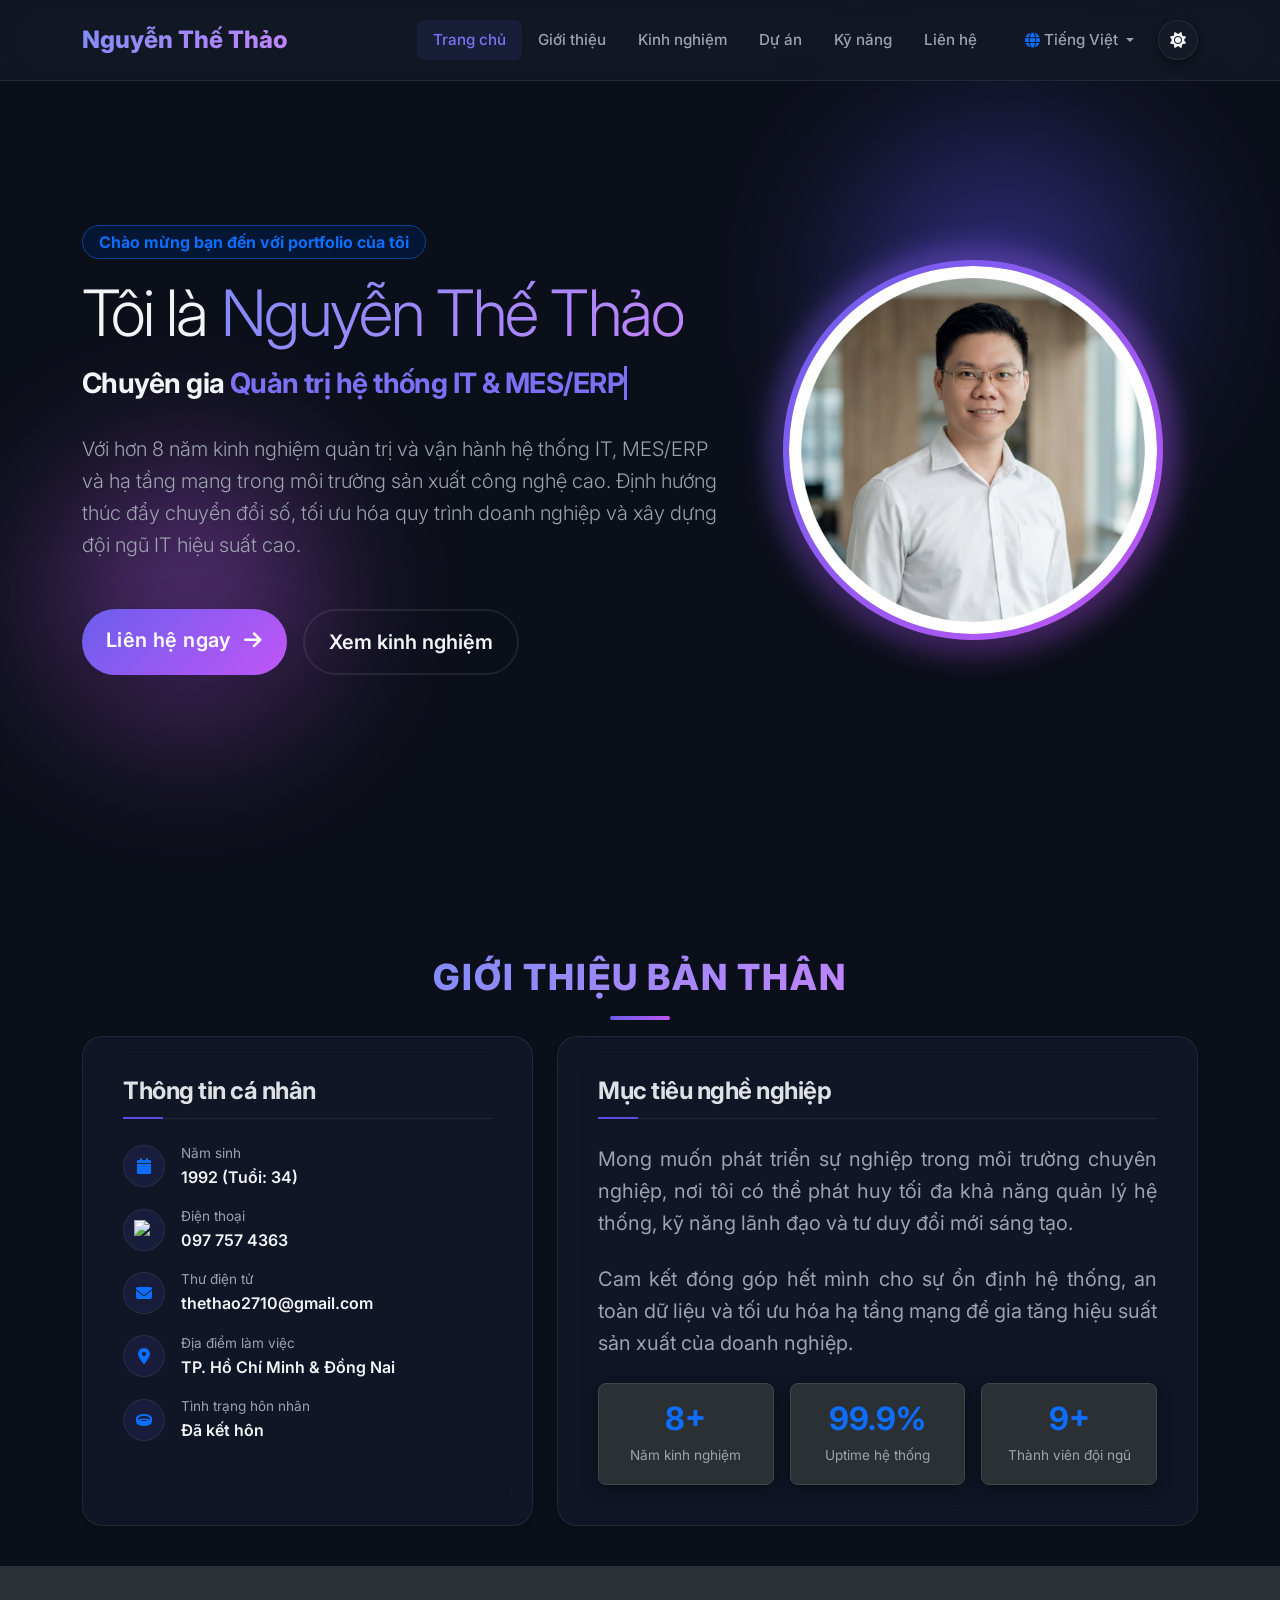
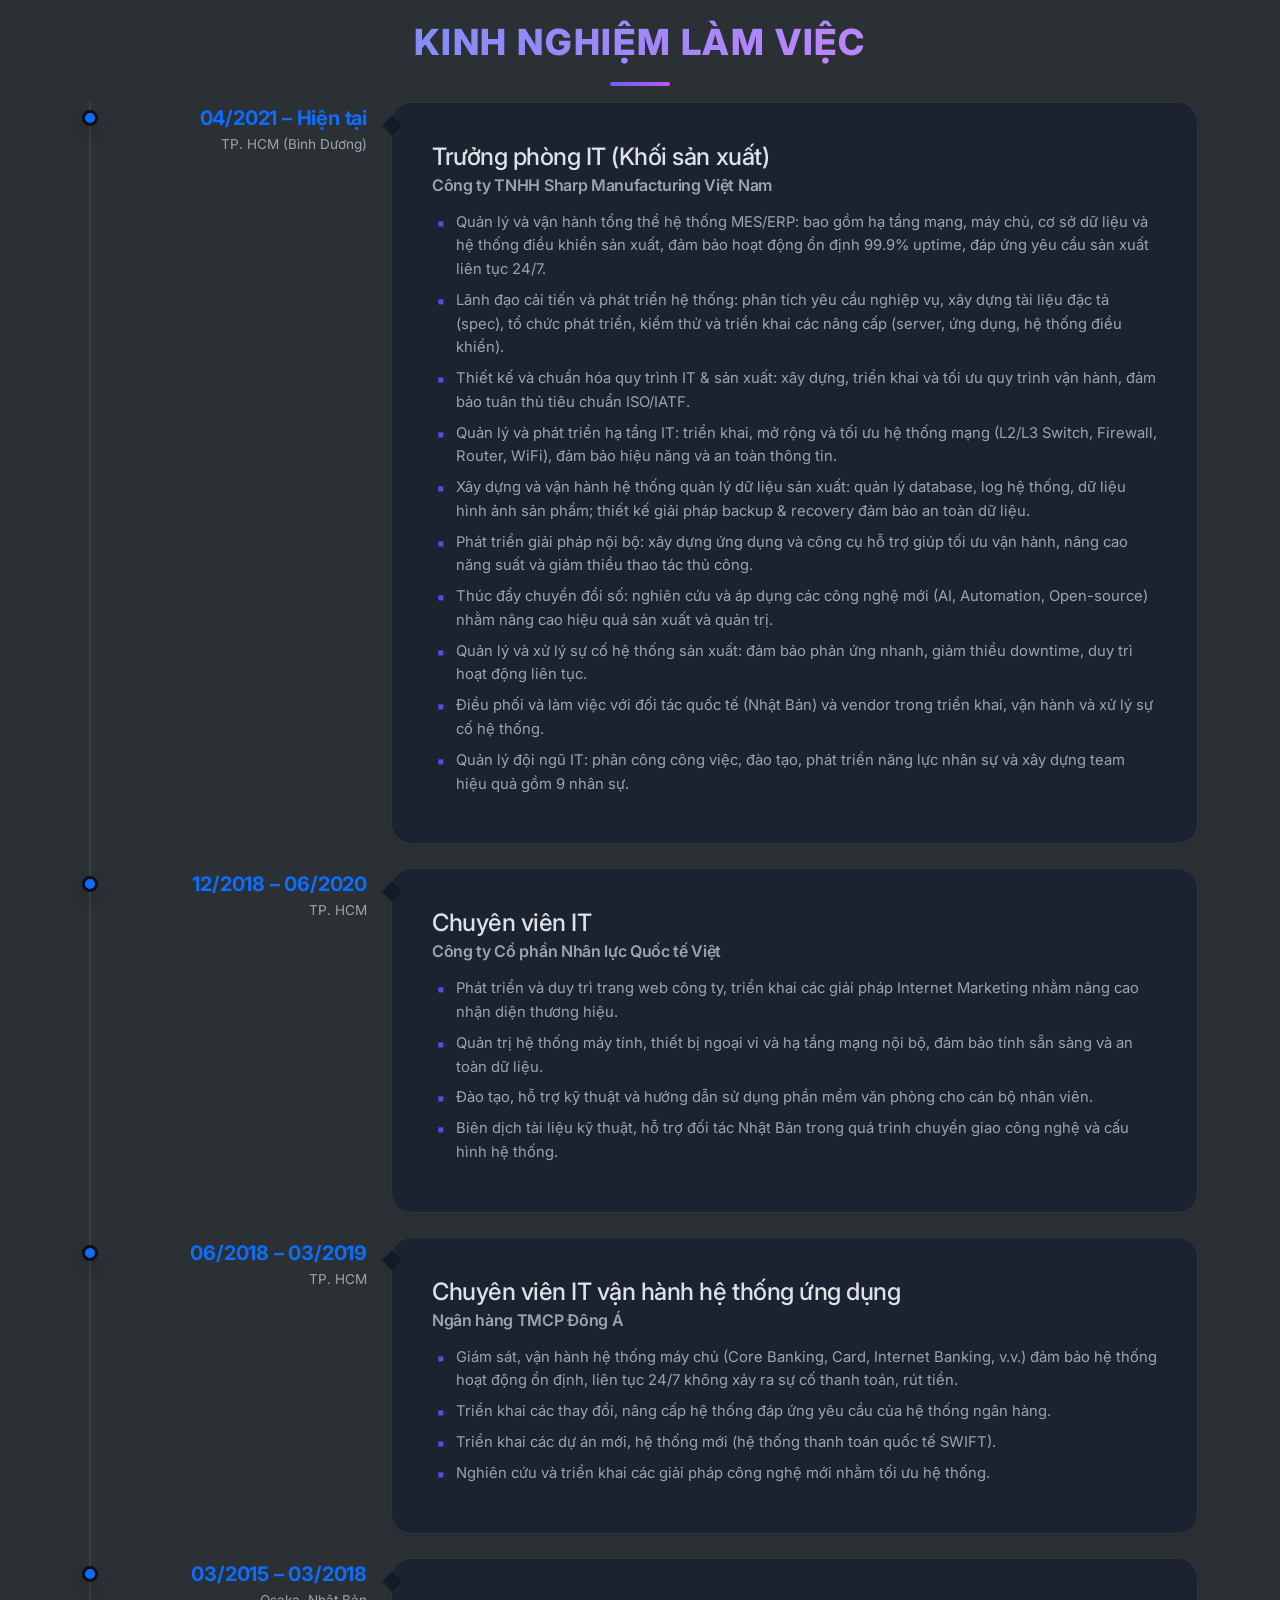
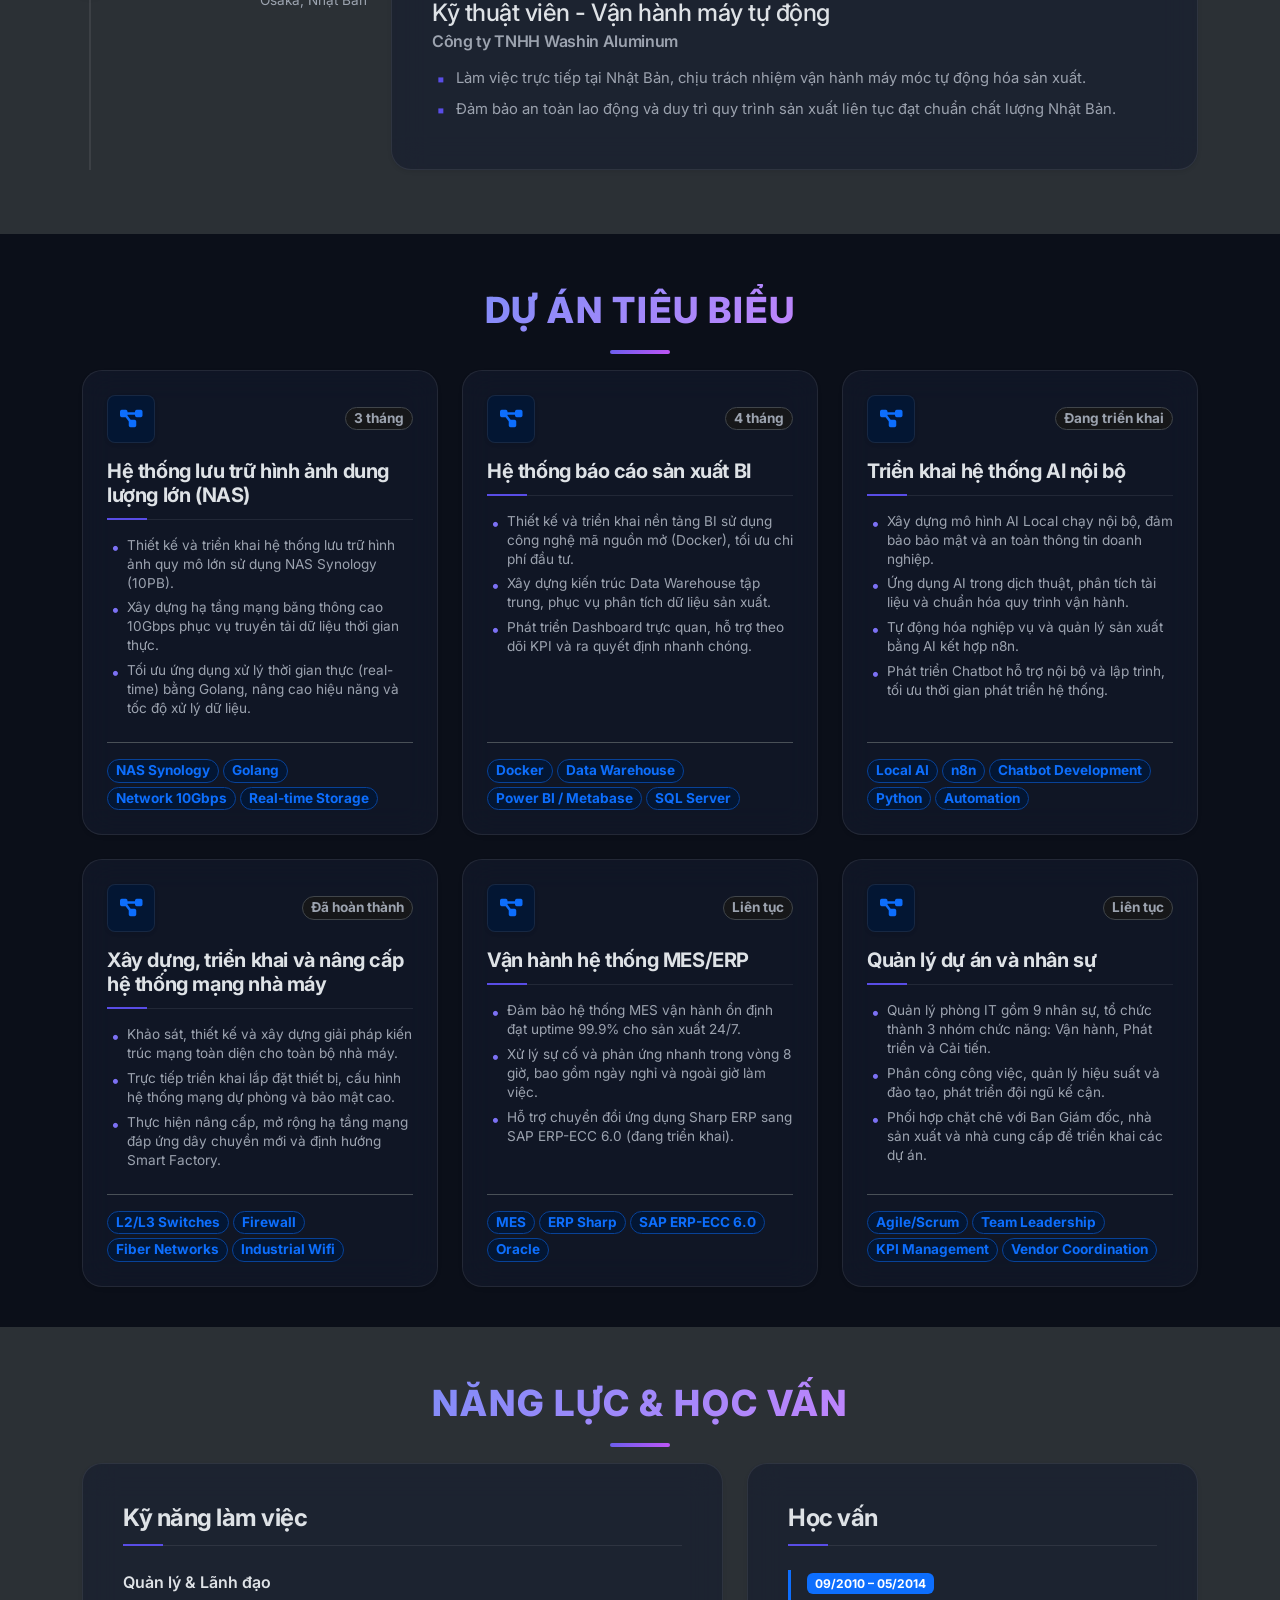
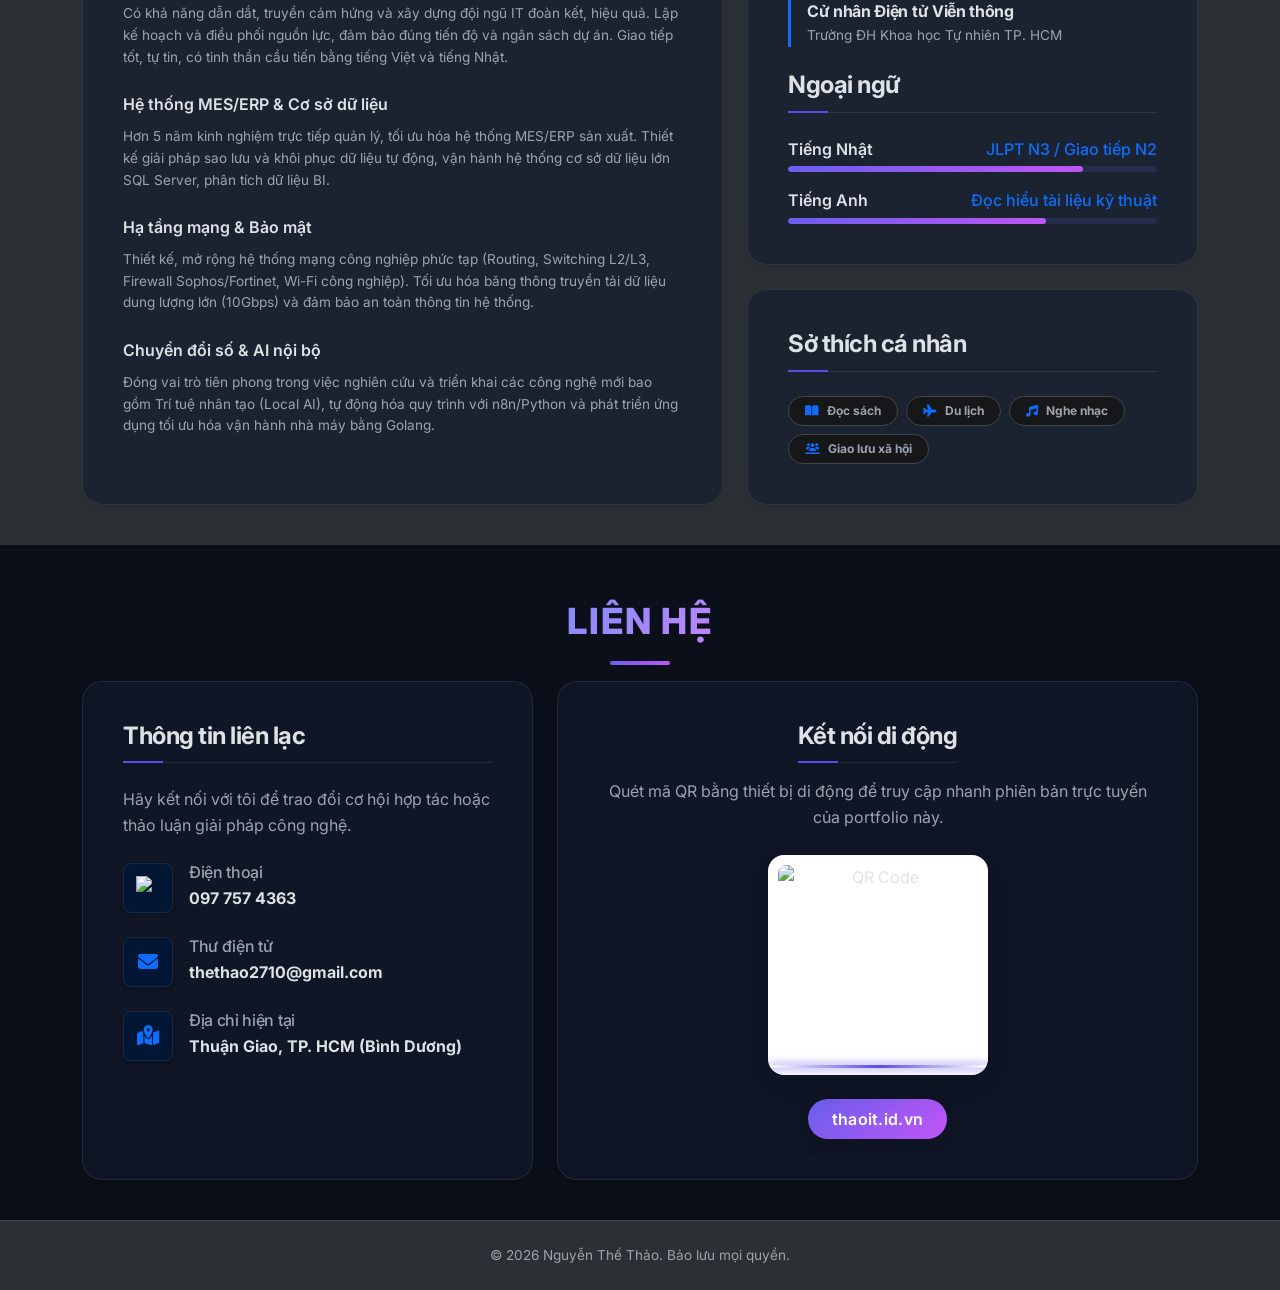
==== index.html @ 7d9b237a "Cập nhật dự án mạng nhà máy, đổi công nghệ sang Oracle, sửa lỗi giật màn hình trên mobile và đổi URL" ====
<!DOCTYPE html>
<html lang="vi" data-bs-theme="dark">

<head>
  <meta charset="UTF-8">
  <meta name="viewport" content="width=device-width, initial-scale=1.0">
  <meta name="description"
    content="Hồ sơ năng lực cá nhân của Nguyễn Thế Thảo - Trưởng phòng IT chuyên nghiệp với kinh nghiệm quản lý hệ thống IT, MES/ERP, hạ tầng mạng và chuyển đổi số.">
  <title>Nguyễn Thế Thảo - IT Systems & Infrastructure Manager Profile</title>
  <link rel="icon" href="data:image/svg+xml,<svg xmlns=%22http://www.w3.org/2000/svg%22 viewBox=%220 0 100 100%22><line x1=%2250%22 y1=%2220%22 x2=%2220%22 y2=%2275%22 stroke=%22%23818cf8%22 stroke-width=%226%22/><line x1=%2250%22 y1=%2220%22 x2=%2280%22 y2=%2275%22 stroke=%22%23818cf8%22 stroke-width=%226%22/><line x1=%2220%22 y1=%2275%22 x2=%2280%22 y2=%2275%22 stroke=%22%23818cf8%22 stroke-width=%226%22/><line x1=%2250%22 y1=%2220%22 x2=%2250%22 y2=%2250%22 stroke=%22%23818cf8%22 stroke-width=%224%22/><line x1=%2220%22 y1=%2275%22 x2=%2250%22 y2=%2250%22 stroke=%22%23818cf8%22 stroke-width=%224%22/><line x1=%2280%22 y1=%2275%22 x2=%2250%22 y2=%2250%22 stroke=%22%23818cf8%22 stroke-width=%224%22/><circle cx=%2250%22 cy=%2220%22 r=%2212%22 fill=%22%236366f1%22/><circle cx=%2220%22 cy=%2275%22 r=%2212%22 fill=%22%236366f1%22/><circle cx=%2280%22 cy=%2275%22 r=%2212%22 fill=%22%236366f1%22/><circle cx=%2250%22 cy=%2250%22 r=%228%22 fill=%22%23c084fc%22/></svg>">

  <!-- Google Fonts: Inter -->
  <link rel="preconnect" href="https://fonts.googleapis.com">
  <link rel="preconnect" href="https://fonts.gstatic.com" crossorigin>
  <link href="https://fonts.googleapis.com/css2?family=Inter:wght@300;400;500;600;700;800&display=swap"
    rel="stylesheet">

  <!-- Bootstrap 5 CSS -->
  <link href="https://cdn.jsdelivr.net/npm/bootstrap@5.3.3/dist/css/bootstrap.min.css" rel="stylesheet"
    integrity="sha384-QWTKZyjpPEjISv5WaRU9OFeRpok6YctnYmDr5pNlyT2bRjXh0JMhjY6hW+ALEwIH" crossorigin="anonymous">

  <!-- FontAwesome Icons -->
  <link rel="stylesheet" href="https://cdnjs.cloudflare.com/ajax/libs/font-awesome/6.4.0/css/all.min.css">

  <!-- Custom CSS -->
  <link rel="stylesheet" href="styles.css">
</head>

<body>

  <!-- Menu điều hướng -->
  <nav class="navbar navbar-expand-lg fixed-top custom-navbar" id="main-navbar">
    <div class="container">
      <a class="navbar-brand logo-text" href="#hero">
        <span class="gradient-text">Nguyễn Thế Thảo</span>
      </a>
      <button class="navbar-toggler" type="button" data-bs-toggle="collapse" data-bs-target="#navbar-nav"
        aria-controls="navbar-nav" aria-expanded="false" aria-label="Toggle navigation" id="navbar-toggle-btn">
        <span class="navbar-toggler-icon"></span>
      </button>
      <div class="collapse navbar-collapse" id="navbar-nav">
        <ul class="navbar-nav ms-auto align-items-center">
          <li class="nav-item">
            <a class="nav-link active" href="#hero" id="nav-link-hero" data-i18n="nav.home">Trang chủ</a>
          </li>
          <li class="nav-item">
            <a class="nav-link" href="#about" id="nav-link-about" data-i18n="nav.about">Giới thiệu</a>
          </li>
          <li class="nav-item">
            <a class="nav-link" href="#experience" id="nav-link-experience" data-i18n="nav.experience">Kinh nghiệm</a>
          </li>
          <li class="nav-item">
            <a class="nav-link" href="#projects" id="nav-link-projects" data-i18n="nav.projects">Dự án</a>
          </li>
          <li class="nav-item">
            <a class="nav-link" href="#skills" id="nav-link-skills" data-i18n="nav.skills">Kỹ năng</a>
          </li>
          <li class="nav-item">
            <a class="nav-link" href="#contact" id="nav-link-contact" data-i18n="nav.contact">Liên hệ</a>
          </li>

          <!-- Bộ chọn ngôn ngữ -->
          <li class="nav-item dropdown ms-lg-3 mt-3 mt-lg-0">
            <button class="btn btn-link nav-link dropdown-toggle d-flex align-items-center gap-1 lang-btn" type="button"
              id="language-dropdown-btn" data-bs-toggle="dropdown" aria-expanded="false">
              <i class="fa-solid fa-globe text-primary"></i> <span id="current-lang-text">Tiếng Việt</span>
            </button>
            <ul class="dropdown-menu dropdown-menu-end glass-card border-0 shadow-lg p-2"
              aria-labelledby="language-dropdown-btn">
              <li><button class="dropdown-item lang-option active rounded-2" data-lang="vi">Tiếng Việt</button></li>
              <li><button class="dropdown-item lang-option rounded-2" data-lang="en">English</button></li>
              <li><button class="dropdown-item lang-option rounded-2" data-lang="ja">日本語</button></li>
            </ul>
          </li>

          <!-- Nút đổi theme -->
          <li class="nav-item ms-lg-2 mt-2 mt-lg-0">
            <button class="btn-theme-toggle" id="theme-toggle-btn" aria-label="Chuyển đổi giao diện sáng tối">
              <i class="fa-solid fa-moon theme-icon-dark"></i>
              <i class="fa-solid fa-sun theme-icon-light d-none"></i>
            </button>
          </li>
        </ul>
      </div>
    </div>
  </nav>

  <!-- Trang chủ / Hero -->
  <section class="hero-section d-flex align-items-center position-relative overflow-hidden" id="hero">
    <div class="hero-bg-shapes">
      <div class="shape shape-1"></div>
      <div class="shape shape-2"></div>
    </div>
    <div class="container position-relative z-2">
      <div class="row align-items-center min-vh-100 py-5">
        <div class="col-lg-7 text-center text-lg-start">
          <span
            class="badge bg-primary-subtle text-primary border border-primary-subtle px-3 py-2 rounded-pill fs-6 mb-3 hero-tag"
            data-i18n="hero.badge">Chào mừng bạn đến với portfolio của tôi</span>
          <h1 class="display-3 fw-extrabold mb-3 name-heading">
            <span data-i18n="hero.iam">Tôi là</span> <span class="gradient-text">Nguyễn Thế Thảo</span>
          </h1>
          <h2 class="h3 fw-bold mb-4 profession-sub">
            <span data-i18n="hero.expert">Chuyên gia</span> <span class="typing-text" id="typed-text-target"></span>
          </h2>
          <p class="lead text-secondary mb-5 hero-description" data-i18n="hero.description">
            Với hơn 8 năm kinh nghiệm quản trị và vận hành hệ thống IT, MES/ERP và hạ tầng mạng trong môi trường sản
            xuất công nghệ cao. Định hướng thúc đẩy chuyển đổi số, tối ưu hóa quy trình doanh nghiệp và xây dựng đội ngũ
            IT hiệu suất cao.
          </p>
          <div class="d-flex flex-column flex-sm-row justify-content-center justify-content-lg-start gap-3">
            <a href="#contact" class="btn btn-primary btn-lg px-4 py-3 rounded-pill shadow-lg custom-btn-primary"
              id="cta-contact-btn">
              <span data-i18n="hero.btnContact">Liên hệ ngay</span> <i class="fa-solid fa-arrow-right ms-2"></i>
            </a>
            <a href="#experience" class="btn btn-outline-secondary btn-lg px-4 py-3 rounded-pill custom-btn-outline"
              id="cta-experience-btn" data-i18n="hero.btnExperience">
              Xem kinh nghiệm
            </a>
          </div>
        </div>
        <div class="col-lg-5 mt-5 mt-lg-0 text-center">
          <div class="hero-avatar-wrapper position-relative mx-auto">
            <div class="avatar-glow"></div>
            <div class="avatar-border">
              <img src="profile_picture.jpg" alt="Nguyễn Thế Thảo" class="hero-avatar-img">
            </div>
          </div>
        </div>
      </div>
    </div>
  </section>

  <!-- Giới thiệu / About -->
  <section class="about-section py-100-60" id="about">
    <div class="container">
      <div class="row mb-3">
        <div class="col-12 text-center">
          <h2 class="section-title" data-i18n="about.title">GIỚI THIỆU BẢN THÂN</h2>
          <div class="title-underline mx-auto"></div>
        </div>
      </div>
      <div class="row g-4 align-items-stretch">
        <div class="col-lg-5">
          <div class="card border-0 h-100 glass-card p-4 shadow-sm">
            <div class="card-body">
              <h3 class="h4 fw-bold mb-4 card-title-custom" data-i18n="about.personalInfo">Thông tin cá nhân</h3>
              <ul class="list-unstyled contact-info-list fs-6">
                <li class="mb-3 d-flex align-items-center">
                  <span class="info-icon-wrapper me-3"><i class="fa-solid fa-calendar text-primary"></i></span>
                  <div>
                    <span class="text-secondary d-block fs-7" data-i18n="about.yob">Năm sinh</span>
                    <strong class="info-value"><span id="personal-age-text">1992</span></strong>
                  </div>
                </li>
                <li class="mb-3 d-flex align-items-center">
                  <span class="info-icon-wrapper me-3">
                    <img src="https://upload.wikimedia.org/wikipedia/commons/9/91/Icon_of_Zalo.svg" alt="Zalo" class="zalo-icon">
                  </span>
                  <div>
                    <span class="text-secondary d-block fs-7" data-i18n="about.phone">Điện thoại</span>
                    <strong class="info-value"><a href="tel:0977574363" class="text-decoration-none text-reset">097 757
                        4363</a></strong>
                  </div>
                </li>
                <li class="mb-3 d-flex align-items-center">
                  <span class="info-icon-wrapper me-3"><i class="fa-solid fa-envelope text-primary"></i></span>
                  <div>
                    <span class="text-secondary d-block fs-7" data-i18n="about.email">Thư điện tử</span>
                    <strong class="info-value"><a href="mailto:thethao2710@gmail.com"
                        class="text-decoration-none text-reset">thethao2710@gmail.com</a></strong>
                  </div>
                </li>
                <li class="mb-3 d-flex align-items-center">
                  <span class="info-icon-wrapper me-3"><i class="fa-solid fa-location-dot text-primary"></i></span>
                  <div>
                    <span class="text-secondary d-block fs-7" data-i18n="about.address">Địa điểm làm việc</span>
                    <strong class="info-value" id="personal-address-val">TP. Hồ Chí Minh & Đồng Nai</strong>
                  </div>
                </li>
                <li class="d-flex align-items-center">
                  <span class="info-icon-wrapper me-3"><i class="fa-solid fa-ring text-primary"></i></span>
                  <div>
                    <span class="text-secondary d-block fs-7" data-i18n="about.marital">Tình trạng hôn nhân</span>
                    <strong class="info-value" id="personal-marital-val">Đã kết hôn</strong>
                  </div>
                </li>
              </ul>
            </div>
          </div>
        </div>
        <div class="col-lg-7">
          <div class="card border-0 h-100 glass-card p-4 shadow-sm">
            <div class="card-body d-flex flex-column justify-content-between">
              <div>
                <h3 class="h4 fw-bold mb-4 card-title-custom" data-i18n="about.objective">Mục tiêu nghề nghiệp</h3>
                <p class="fs-5 text-secondary mb-4 text-justify" data-i18n="about.obj1">
                  Mong muốn phát triển sự nghiệp trong môi trường chuyên nghiệp, nơi tôi có thể phát huy tối đa khả năng
                  quản lý hệ thống, kỹ năng lãnh đạo và tư duy đổi mới sáng tạo.
                </p>
                <p class="fs-5 text-secondary mb-4 text-justify" data-i18n="about.obj2">
                  Cam kết đóng góp hết mình cho sự ổn định hệ thống, an toàn dữ liệu và tối ưu hóa hạ tầng mạng để gia
                  tăng hiệu suất sản xuất của doanh nghiệp.
                </p>
              </div>
              <div class="row g-3">
                <div class="col-sm-4 text-center">
                  <div class="p-3 bg-body-tertiary rounded-3 stats-item border border-secondary-subtle">
                    <span class="h2 fw-bold text-primary mb-1 d-block">8+</span>
                    <span class="text-secondary fs-7" data-i18n="about.stat1">Năm kinh nghiệm</span>
                  </div>
                </div>
                <div class="col-sm-4 text-center">
                  <div class="p-3 bg-body-tertiary rounded-3 stats-item border border-secondary-subtle">
                    <span class="h2 fw-bold text-primary mb-1 d-block">99.9%</span>
                    <span class="text-secondary fs-7" data-i18n="about.stat2">Uptime hệ thống</span>
                  </div>
                </div>
                <div class="col-sm-4 text-center">
                  <div class="p-3 bg-body-tertiary rounded-3 stats-item border border-secondary-subtle">
                    <span class="h2 fw-bold text-primary mb-1 d-block">9+</span>
                    <span class="text-secondary fs-7" data-i18n="about.stat3">Thành viên đội ngũ</span>
                  </div>
                </div>
              </div>
            </div>
          </div>
        </div>
      </div>
    </div>
  </section>

  <!-- Kinh nghiệm làm việc / Experience -->
  <section class="experience-section py-100-60 bg-body-tertiary" id="experience">
    <div class="container">
      <div class="row mb-3">
        <div class="col-12 text-center">
          <h2 class="section-title" data-i18n="experience.title">KINH NGHIỆM LÀM VIỆC</h2>
          <div class="title-underline mx-auto"></div>
        </div>
      </div>

      <!-- Timeline -->
      <div class="timeline-container position-relative" id="experience-list-target">
        <!-- JS sẽ render nội dung kinh nghiệm vào đây thông qua template -->
      </div>
    </div>
  </section>

  <!-- Dự án tiêu biểu / Projects -->
  <section class="projects-section py-100-60" id="projects">
    <div class="container">
      <div class="row mb-3">
        <div class="col-12 text-center">
          <h2 class="section-title" data-i18n="projects.title">DỰ ÁN TIÊU BIỂU</h2>
          <div class="title-underline mx-auto"></div>
        </div>
      </div>

      <!-- Dự án Grid -->
      <div class="row g-4" id="projects-list-target">
        <!-- JS sẽ render danh sách dự án vào đây thông qua template -->
      </div>
    </div>
  </section>

  <!-- Kỹ năng & Học vấn / Skills & Education -->
  <section class="skills-section py-100-60 bg-body-tertiary" id="skills">
    <div class="container">
      <div class="row mb-3">
        <div class="col-12 text-center">
          <h2 class="section-title" data-i18n="skills.title">NĂNG LỰC & HỌC VẤN</h2>
          <div class="title-underline mx-auto"></div>
        </div>
      </div>
      <div class="row g-4">
        <!-- Kỹ năng -->
        <div class="col-lg-7">
          <div class="card border-0 h-100 glass-card p-4 shadow-sm">
            <div class="card-body">
              <h3 class="h4 fw-bold mb-4 card-title-custom" data-i18n="skills.workskills">Kỹ năng làm việc</h3>
              <div id="skills-list-target" class="d-flex flex-column gap-4">
                <!-- JS sẽ render danh sách kỹ năng vào đây -->
              </div>
            </div>
          </div>
        </div>
        <!-- Học vấn & Khác -->
        <div class="col-lg-5">
          <div class="d-flex flex-column gap-4 h-100">
            <!-- Học vấn -->
            <div class="card border-0 glass-card p-4 shadow-sm flex-fill">
              <div class="card-body">
                <h3 class="h4 fw-bold mb-4 card-title-custom" data-i18n="skills.education">Học vấn</h3>
                <div class="education-item mb-4 border-start border-primary border-3 ps-3">
                  <span class="badge bg-primary mb-2">09/2010 – 05/2014</span>
                  <h4 class="h6 fw-bold mb-1" data-i18n="skills.degree">Cử nhân Điện tử Viễn thông</h4>
                  <p class="text-secondary fs-7 mb-0" data-i18n="skills.school">Trường ĐH Khoa học Tự nhiên TP. HCM</p>

                </div>

                <h3 class="h4 fw-bold mb-4 card-title-custom" data-i18n="skills.languages">Ngoại ngữ</h3>
                <div class="language-list">
                  <div class="mb-3">
                    <div class="d-flex justify-content-between mb-1">
                      <span class="fw-semibold" data-i18n="skills.japanese">Tiếng Nhật</span>
                      <span class="text-primary fw-medium" data-i18n="skills.japaneseLevel">JLPT N3 / Giao tiếp
                        N2</span>
                    </div>
                    <div class="progress progress-custom" style="height: 6px;">
                      <div class="progress-bar" role="progressbar" style="width: 80%" aria-valuenow="80"
                        aria-valuemin="0" aria-valuemax="100"></div>
                    </div>
                  </div>
                  <div>
                    <div class="d-flex justify-content-between mb-1">
                      <span class="fw-semibold" data-i18n="skills.english">Tiếng Anh</span>
                      <span class="text-primary fw-medium" data-i18n="skills.englishLevel">Đọc hiểu tài liệu kỹ
                        thuật</span>
                    </div>
                    <div class="progress progress-custom" style="height: 6px;">
                      <div class="progress-bar" role="progressbar" style="width: 70%" aria-valuenow="70"
                        aria-valuemin="0" aria-valuemax="100"></div>
                    </div>
                  </div>
                </div>
              </div>
            </div>

            <!-- Sở thích -->
            <div class="card border-0 glass-card p-4 shadow-sm flex-fill">
              <div class="card-body">
                <h3 class="h4 fw-bold mb-4 card-title-custom" data-i18n="skills.hobbies">Sở thích cá nhân</h3>
                <div class="d-flex flex-wrap gap-2">
                  <span
                    class="badge bg-secondary-subtle text-secondary border border-secondary-subtle px-3 py-2 rounded-pill"><i
                      class="fa-solid fa-book-open me-2 text-primary"></i><span data-i18n="skills.hobbyRead">Đọc
                      sách</span></span>
                  <span
                    class="badge bg-secondary-subtle text-secondary border border-secondary-subtle px-3 py-2 rounded-pill"><i
                      class="fa-solid fa-plane me-2 text-primary"></i><span data-i18n="skills.hobbyTravel">Du
                      lịch</span></span>
                  <span
                    class="badge bg-secondary-subtle text-secondary border border-secondary-subtle px-3 py-2 rounded-pill"><i
                      class="fa-solid fa-music me-2 text-primary"></i><span data-i18n="skills.hobbyMusic">Nghe
                      nhạc</span></span>
                  <span
                    class="badge bg-secondary-subtle text-secondary border border-secondary-subtle px-3 py-2 rounded-pill"><i
                      class="fa-solid fa-users-line me-2 text-primary"></i><span data-i18n="skills.hobbySocial">Giao lưu
                      xã hội</span></span>
                </div>
              </div>
            </div>
          </div>
        </div>
      </div>
    </div>
  </section>

  <!-- Liên hệ / Contact -->
  <section class="contact-section py-100-60" id="contact">
    <div class="container">
      <div class="row mb-3">
        <div class="col-12 text-center">
          <h2 class="section-title" data-i18n="contact.title">LIÊN HỆ</h2>
          <div class="title-underline mx-auto"></div>
        </div>
      </div>
      <div class="row g-4">
        <div class="col-lg-5">
          <div class="card border-0 h-100 glass-card p-4 shadow-sm">
            <div class="card-body">
              <h3 class="h4 fw-bold mb-4 card-title-custom" data-i18n="contact.infoTitle">Thông tin liên lạc</h3>
              <p class="text-secondary mb-4" data-i18n="contact.infoDesc">
                Hãy kết nối với tôi để trao đổi cơ hội hợp tác hoặc thảo luận giải pháp công nghệ.
              </p>

              <div class="d-flex mb-4">
                <div
                  class="contact-icon bg-primary-subtle text-primary rounded-3 d-flex align-items-center justify-content-center me-3 shadow-sm">
                  <img src="https://upload.wikimedia.org/wikipedia/commons/9/91/Icon_of_Zalo.svg" alt="Zalo" class="zalo-icon">
                </div>
                <div>
                  <h4 class="h6 text-secondary mb-1" data-i18n="contact.phone">Điện thoại</h4>
                  <p class="fw-bold mb-0"><a href="tel:0977574363" class="text-decoration-none text-reset">097 757
                      4363</a></p>
                </div>
              </div>

              <div class="d-flex mb-4">
                <div
                  class="contact-icon bg-primary-subtle text-primary rounded-3 d-flex align-items-center justify-content-center me-3 shadow-sm">
                  <i class="fa-solid fa-envelope"></i>
                </div>
                <div>
                  <h4 class="h6 text-secondary mb-1" data-i18n="contact.email">Thư điện tử</h4>
                  <p class="fw-bold mb-0"><a href="mailto:thethao2710@gmail.com"
                      class="text-decoration-none text-reset">thethao2710@gmail.com</a></p>
                </div>
              </div>

              <div class="d-flex">
                <div
                  class="contact-icon bg-primary-subtle text-primary rounded-3 d-flex align-items-center justify-content-center me-3 shadow-sm">
                  <i class="fa-solid fa-map-location-dot"></i>
                </div>
                <div>
                  <h4 class="h6 text-secondary mb-1" data-i18n="contact.address">Địa chỉ hiện tại</h4>
                  <p class="fw-bold mb-0" id="contact-address-val">Thuận Giao, TP. HCM (Bình Dương)</p>
                </div>
              </div>
            </div>
          </div>
        </div>
        <div class="col-lg-7">
          <div class="card border-0 glass-card p-4 shadow-sm qr-card-container">
            <div class="card-body">
              <h3 class="h4 fw-bold mb-3 card-title-custom qr-title-custom" data-i18n="contact.qrTitle">Kết nối di động
              </h3>
              <p class="text-secondary mb-4" data-i18n="contact.qrDesc">
                Quét mã QR bằng thiết bị di động để truy cập nhanh phiên bản trực tuyến của portfolio này.
              </p>
              <div class="qr-wrapper mb-4">
                <img
                  src="https://api.qrserver.com/v1/create-qr-code/?size=200x200&data=http://thaoit.id.vn/"
                  alt="QR Code" class="qr-image">
                <div class="qr-scan-line"></div>
              </div>
              <a href="http://thaoit.id.vn/" target="_blank"
                class="btn btn-primary rounded-pill px-4 py-2 custom-btn-primary shadow">
                thaoit.id.vn
              </a>
            </div>
          </div>
        </div>
      </div>
    </div>
  </section>

  <footer class="py-4 border-top border-secondary-subtle bg-body-tertiary">
    <div class="container text-center">
      <p class="mb-0 text-secondary fs-7" data-i18n="footer.copyright">&copy; 2026 Nguyễn Thế Thảo. Bảo lưu mọi quyền.
      </p>
    </div>
  </footer>

  <!-- TEMPLATES (Cho render động bằng JS) -->

  <!-- Template Kinh nghiệm làm việc -->
  <template id="experience-card-template">
    <div class="timeline-item position-relative mb-4 scroll-reveal">
      <div class="timeline-dot bg-primary shadow"></div>
      <div class="row">
        <div class="col-md-3 text-md-end mb-2 mb-md-0">
          <span class="timeline-date fw-bold text-primary fs-5 d-block"></span>
          <span class="timeline-location text-secondary fs-7 d-block"></span>
        </div>
        <div class="col-md-9">
          <div class="card border-0 glass-card p-4 shadow-sm timeline-card">
            <div class="card-body">
              <h3 class="h4 fw-extrabold mb-1 job-title"></h3>
              <h4 class="h6 fw-semibold text-secondary mb-3 company-name"></h4>
              <ul class="job-duties list-unstyled mb-0 text-secondary">
                <!-- Thẻ li sẽ được chèn vào đây -->
              </ul>
            </div>
          </div>
        </div>
      </div>
    </div>
  </template>

  <!-- Template Dự án -->
  <template id="project-card-template">
    <div class="col-md-6 col-lg-4 scroll-reveal">
      <div class="card border-0 h-100 glass-card project-card shadow-sm">
        <div class="card-body d-flex flex-column justify-content-between p-4">
          <div>
            <div class="d-flex justify-content-between align-items-center mb-3">
              <span
                class="project-icon-box bg-primary-subtle text-primary rounded-3 d-flex align-items-center justify-content-center shadow-sm">
                <i class="fa-solid fa-diagram-project"></i>
              </span>
              <span
                class="badge bg-secondary-subtle text-secondary border border-secondary-subtle rounded-pill project-duration px-2 py-1 fs-7"></span>
            </div>
            <h3 class="h5 fw-bold mb-3 project-title card-title-custom"></h3>
            <ul class="project-details list-unstyled text-secondary fs-7 mb-4">
              <!-- Chi tiết dự án chèn vào đây -->
            </ul>
          </div>
          <div class="project-technologies d-flex flex-wrap gap-1 border-top pt-3">
            <!-- Badge công nghệ chèn vào đây -->
          </div>
        </div>
      </div>
    </div>
  </template>

  <!-- Template Kỹ năng làm việc (dạng thanh tiến trình / hoặc list chi tiết) -->
  <template id="skill-group-template">
    <div class="skill-group">
      <div class="d-flex justify-content-between align-items-center mb-2">
        <span class="fw-semibold skill-name fs-6"></span>
        <span class="text-primary fw-medium skill-level fs-7 d-none"></span>
      </div>
      <div class="skill-description text-secondary fs-7">
        <!-- Chi tiết kỹ năng -->
      </div>
    </div>
  </template>

  <!-- Bootstrap 5 JS Bundle -->
  <script src="https://cdn.jsdelivr.net/npm/bootstrap@5.3.3/dist/js/bootstrap.bundle.min.js"
    integrity="sha384-YvpcrYf0tY3lHB60NNkmXc5s9fDVZLESaAA55NDzOxhy9GkcIdslK1eN7N6jIeHz"
    crossorigin="anonymous"></script>

  <!-- Custom JS -->
  <script src="script.js"></script>
</body>

</html>
---- styles.css ----
/* ==========================================================================
   DESIGN SYSTEM & VARIABLES
   ========================================================================== */

:root {
  /* Font Family */
  --font-sans: 'Inter', system-ui, -apple-system, sans-serif;

  /* Transition */
  --transition-smooth: all 0.4s cubic-bezier(0.16, 1, 0.3, 1);
  --transition-fast: all 0.2s ease;

  /* HSL Color Tokens (Dark Mode Default) */
  --primary-hue: 245; /* Purple/Indigo base */
  --accent-hue: 280;  /* Violet base */
  
  --primary-color: hsl(var(--primary-hue), 75%, 60%);
  --primary-light: hsl(var(--primary-hue), 85%, 70%);
  --primary-dark: hsl(var(--primary-hue), 75%, 45%);
  --primary-subtle: rgba(99, 102, 241, 0.1);

  --accent-color: hsl(var(--accent-hue), 85%, 65%);
  
  --gradient-hero: linear-gradient(135deg, hsl(var(--primary-hue), 80%, 65%) 0%, hsl(var(--accent-hue), 90%, 65%) 100%);
  --gradient-text: linear-gradient(135deg, #818cf8 0%, #c084fc 100%);

  /* Dark Theme Specifics */
  --bg-base: #0b0f19;
  --bg-surface: #131a26;
  --bg-surface-rgb: 19, 26, 38;
  --bg-card: rgba(20, 27, 45, 0.6);
  --glass-bg: 20, 27, 45;
  --glass-border: 255, 255, 255;
  
  --text-main: #f3f4f6;
  --text-secondary: #9ca3af;
  --text-muted: #6b7280;
  
  --border-color: rgba(255, 255, 255, 0.08);
  --shadow-color: rgba(0, 0, 0, 0.4);
}

/* Light Theme Overrides */
[data-bs-theme="light"] {
  --bg-base: #f8fafc;
  --bg-surface: #ffffff;
  --bg-surface-rgb: 255, 255, 255;
  --bg-card: rgba(255, 255, 255, 0.7);
  --glass-bg: 255, 255, 255;
  --glass-border: 99, 102, 241;
  
  --text-main: #0f172a;
  --text-secondary: #475569;
  --text-muted: #94a3b8;
  
  --border-color: rgba(99, 102, 241, 0.12);
  --shadow-color: rgba(99, 102, 241, 0.05);
  
  --gradient-text: linear-gradient(135deg, #4f46e5 0%, #7c3aed 100%);
  --primary-subtle: rgba(79, 70, 229, 0.06);
}

/* ==========================================================================
   GLOBAL STYLES
   ========================================================================== */

body {
  font-family: var(--font-sans);
  background-color: var(--bg-base);
  color: var(--text-main);
  overflow-x: hidden;
  transition: background-color 0.5s ease, color 0.3s ease;
  line-height: 1.6;
}

h1, h2, h3, h4, h5, h6 {
  font-weight: 700;
  letter-spacing: -0.02em;
  color: var(--text-main);
}

.text-secondary {
  color: var(--text-secondary) !important;
}

.text-justify {
  text-align: justify;
}

/* Scrollbar Customization */
::-webkit-scrollbar {
  width: 8px;
}
::-webkit-scrollbar-track {
  background: var(--bg-base);
}
::-webkit-scrollbar-thumb {
  background: var(--primary-light);
  border-radius: 4px;
}
::-webkit-scrollbar-thumb:hover {
  background: var(--primary-dark);
}

/* ==========================================================================
   UTILITY & REUSABLE STYLES
   ========================================================================== */

.py-100-60 {
  padding-top: 50px;
  padding-bottom: 40px;
}
@media (max-width: 768px) {
  .py-100-60 {
    padding-top: 35px;
    padding-bottom: 25px;
  }
}

.gradient-text {
  background: var(--gradient-text);
  -webkit-background-clip: text;
  -webkit-text-fill-color: transparent;
  background-clip: text;
}

.glass-card {
  background: var(--bg-card);
  backdrop-filter: blur(16px) saturate(120%);
  -webkit-backdrop-filter: blur(16px) saturate(120%);
  border: 1px solid var(--border-color) !important;
  box-shadow: 0 8px 32px 0 var(--shadow-color);
  border-radius: 1.25rem !important;
  transition: var(--transition-smooth);
}

.glass-card:hover {
  transform: translateY(-5px);
  border-color: rgba(var(--glass-border), 0.2) !important;
  box-shadow: 0 12px 40px 0 rgba(var(--glass-border), 0.08), 0 8px 32px 0 var(--shadow-color);
}

.section-title {
  position: relative;
  font-size: 2.25rem;
  font-weight: 800;
  margin-bottom: 0.75rem;
  letter-spacing: 0.05em;
  background: var(--gradient-text);
  -webkit-background-clip: text;
  -webkit-text-fill-color: transparent;
  display: inline-block;
  line-height: 1.3;
  padding-top: 0.1em;
  padding-bottom: 0.1em;
}

.title-underline {
  height: 4px;
  width: 60px;
  background: var(--gradient-hero);
  border-radius: 2px;
}

.card-title-custom {
  position: relative;
  padding-bottom: 0.75rem;
  margin-bottom: 1.5rem;
  border-bottom: 1px solid var(--border-color);
}
.card-title-custom::after {
  content: '';
  position: absolute;
  bottom: -1px;
  left: 0;
  width: 40px;
  height: 2px;
  background-color: var(--primary-color);
}

/* Buttons */
.custom-btn-primary {
  background: var(--gradient-hero);
  border: none;
  font-weight: 600;
  letter-spacing: 0.02em;
  transition: var(--transition-smooth);
}
.custom-btn-primary:hover {
  opacity: 0.95;
  transform: scale(1.02);
  box-shadow: 0 10px 20px rgba(99, 102, 241, 0.25);
}

.custom-btn-outline {
  border: 2px solid var(--border-color);
  color: var(--text-main);
  font-weight: 600;
  transition: var(--transition-smooth);
}
.custom-btn-outline:hover {
  background-color: var(--primary-subtle);
  border-color: var(--primary-color);
  color: var(--text-main);
}

/* ==========================================================================
   NAVIGATION BAR
   ========================================================================== */

.custom-navbar {
  background: rgba(var(--bg-surface-rgb), 0.8) !important;
  backdrop-filter: blur(12px);
  -webkit-backdrop-filter: blur(12px);
  border-bottom: 1px solid var(--border-color);
  padding: 1rem 0;
  transition: var(--transition-smooth);
}

.custom-navbar.scrolled {
  padding: 0.5rem 0;
  background: rgba(var(--bg-surface-rgb), 0.95) !important;
  box-shadow: 0 4px 20px var(--shadow-color);
}

.logo-text {
  font-size: 1.5rem;
  font-weight: 800;
}

.custom-navbar .nav-link {
  color: var(--text-secondary);
  font-weight: 500;
  font-size: 0.95rem;
  padding: 0.5rem 1rem !important;
  border-radius: 0.5rem;
  transition: var(--transition-fast);
}

.custom-navbar .nav-link:hover,
.custom-navbar .nav-link.active {
  color: var(--primary-light) !important;
  background-color: var(--primary-subtle);
}

/* Language Selector styling */
.lang-btn {
  color: var(--text-secondary) !important;
  text-decoration: none;
  font-weight: 500;
  font-size: 0.95rem;
  padding: 0.5rem 1rem !important;
  border-radius: 0.5rem;
  transition: var(--transition-fast);
}
.lang-btn:hover,
.lang-btn:focus {
  color: var(--primary-light) !important;
  background-color: var(--primary-subtle);
  box-shadow: none;
}

.dropdown-menu {
  background: var(--bg-surface) !important;
  border: 1px solid var(--border-color) !important;
}

.dropdown-item {
  color: var(--text-secondary) !important;
  font-weight: 500;
  transition: var(--transition-fast);
}
.dropdown-item:hover {
  background-color: var(--primary-subtle) !important;
  color: var(--primary-light) !important;
}
.dropdown-item.active {
  background: var(--gradient-hero) !important;
  color: #ffffff !important;
}

/* Theme Toggle Button */
.btn-theme-toggle {
  background: var(--bg-surface);
  border: 1px solid var(--border-color);
  color: var(--text-main);
  width: 40px;
  height: 40px;
  border-radius: 50%;
  display: flex;
  align-items: center;
  justify-content: center;
  cursor: pointer;
  box-shadow: 0 4px 10px var(--shadow-color);
  transition: var(--transition-smooth);
}
.btn-theme-toggle:hover {
  transform: rotate(15deg) scale(1.05);
  border-color: var(--primary-color);
  color: var(--primary-light);
}

/* ==========================================================================
   HERO SECTION
   ========================================================================== */

.hero-section {
  background-color: var(--bg-base);
}

.hero-bg-shapes .shape {
  position: absolute;
  border-radius: 50%;
  filter: blur(80px);
  z-index: 1;
  opacity: 0.45;
}
.hero-bg-shapes .shape-1 {
  width: 300px;
  height: 300px;
  background: var(--primary-color);
  top: 15%;
  right: 10%;
}
.hero-bg-shapes .shape-2 {
  width: 250px;
  height: 250px;
  background: var(--accent-color);
  bottom: 20%;
  left: 5%;
}

.hero-tag {
  animation: pulse 2s infinite;
}

.name-heading {
  letter-spacing: -0.03em;
}

.profession-sub {
  min-height: 1.5em;
}

@media (max-width: 991.98px) {
  .profession-sub {
    min-height: 3.5em;
  }
}

.typing-text {
  color: var(--primary-light);
  border-right: 3px solid var(--primary-light);
  animation: blink 0.75s step-end infinite;
}

/* Hero Avatar */
.hero-avatar-wrapper {
  width: 280px;
  height: 280px;
}
@media (min-width: 992px) {
  .hero-avatar-wrapper {
    width: 380px;
    height: 380px;
  }
}

.avatar-glow {
  position: absolute;
  inset: -10px;
  border-radius: 50%;
  background: var(--gradient-hero);
  filter: blur(15px);
  opacity: 0.6;
  z-index: 1;
  animation: spinGlow 8s linear infinite;
}

.avatar-border {
  position: relative;
  width: 100%;
  height: 100%;
  border-radius: 50%;
  padding: 6px;
  background: var(--gradient-hero);
  z-index: 2;
  overflow: hidden;
  box-shadow: 0 10px 30px var(--shadow-color);
}

.avatar-placeholder {
  width: 100%;
  height: 100%;
  border-radius: 50%;
  background: var(--bg-surface);
}

.hero-avatar-img {
  width: 100%;
  height: 100%;
  border-radius: 50%;
  object-fit: cover;
  display: block;
}

/* ==========================================================================
   ABOUT & CONTACT INFO
   ========================================================================== */

.info-icon-wrapper {
  width: 42px;
  height: 42px;
  background-color: var(--primary-subtle);
  border-radius: 50%;
  display: flex;
  align-items: center;
  justify-content: center;
  flex-shrink: 0;
  border: 1px solid var(--border-color);
}

.info-value {
  color: var(--text-main);
  font-weight: 600;
}

.stats-item {
  box-shadow: 0 4px 15px var(--shadow-color);
  transition: var(--transition-fast);
}
.stats-item:hover {
  transform: translateY(-3px);
  border-color: var(--primary-color) !important;
}

.fs-7 {
  font-size: 0.85rem;
}
.fs-7-italic {
  font-size: 0.85rem;
  font-style: italic;
}

/* ==========================================================================
   TIMELINE (EXPERIENCE)
   ========================================================================== */

.timeline-container {
  padding-left: 2rem;
}
.timeline-container::before {
  content: '';
  position: absolute;
  top: 0;
  bottom: 0;
  left: 7px;
  width: 2px;
  background: var(--border-color);
}

.timeline-item {
  position: relative;
}

.timeline-dot {
  position: absolute;
  left: -2rem;
  top: 8px;
  width: 16px;
  height: 16px;
  border-radius: 50%;
  border: 3px solid var(--bg-base);
  z-index: 2;
}

.timeline-date {
  letter-spacing: -0.01em;
}

.timeline-card {
  position: relative;
}
.timeline-card::before {
  content: '';
  position: absolute;
  top: 15px;
  left: -8px;
  width: 15px;
  height: 15px;
  background-color: var(--bg-surface);
  border-left: 1px solid var(--border-color);
  border-bottom: 1px solid var(--border-color);
  transform: rotate(45deg);
  z-index: 1;
}

.job-duties li {
  position: relative;
  padding-left: 1.5rem;
  margin-bottom: 0.45rem;
  font-size: 0.925rem;
}
.job-duties li::before {
  content: '▪';
  position: absolute;
  left: 0.25rem;
  color: var(--primary-color);
  font-size: 1.1rem;
  top: -2px;
}

/* ==========================================================================
   PROJECT CARDS
   ========================================================================== */

.project-card {
  overflow: hidden;
}

.project-icon-box {
  width: 48px;
  height: 48px;
  font-size: 1.25rem;
  border: 1px solid var(--border-color);
}

.project-details li {
  position: relative;
  padding-left: 1.25rem;
  margin-bottom: 0.35rem;
  line-height: 1.4;
}
.project-details li::before {
  content: '•';
  position: absolute;
  left: 0.25rem;
  color: var(--primary-light);
  font-size: 1rem;
}

/* ==========================================================================
   SKILLS & PROGRESS
   ========================================================================== */

.progress-custom {
  background-color: rgba(99, 102, 241, 0.15);
  border-radius: 4px;
}

.progress-custom .progress-bar {
  background: var(--gradient-hero);
  border-radius: 4px;
}

.skill-description p {
  margin-bottom: 0.25rem;
  line-height: 1.4;
}

/* ==========================================================================
   CONTACT SECTION
   ========================================================================== */

.contact-icon {
  width: 50px;
  height: 50px;
  font-size: 1.25rem;
  border: 1px solid var(--border-color);
  flex-shrink: 0;
}

.form-control {
  background-color: rgba(255, 255, 255, 0.03);
  border: 1px solid var(--border-color);
  color: var(--text-main);
  padding: 0.75rem 1.25rem;
  border-radius: 0.75rem;
  transition: var(--transition-smooth);
}
.form-control:focus {
  background-color: rgba(var(--bg-surface-rgb), 0.9);
  border-color: var(--primary-color);
  box-shadow: 0 0 0 4px var(--primary-subtle);
  color: var(--text-main);
}

[data-bs-theme="light"] .form-control {
  background-color: rgba(0, 0, 0, 0.02);
}
[data-bs-theme="light"] .form-control:focus {
  background-color: #ffffff;
}

/* ==========================================================================
   ANIMATIONS & EFFECTS
   ========================================================================== */

@keyframes pulse {
  0% { transform: scale(1); }
  50% { transform: scale(1.05); }
  100% { transform: scale(1); }
}

@keyframes blink {
  from, to { border-color: transparent }
  50% { border-color: var(--primary-light); }
}

@keyframes spinGlow {
  0% { transform: rotate(0deg); }
  100% { transform: rotate(360deg); }
}

/* Scroll Reveal classes */
.scroll-reveal {
  opacity: 0;
  transform: translateY(30px);
  transition: opacity 0.8s cubic-bezier(0.16, 1, 0.3, 1), transform 0.8s cubic-bezier(0.16, 1, 0.3, 1);
}

.scroll-reveal.revealed {
  opacity: 1;
  transform: translateY(0);
}

/* ==========================================================================
   QR CODE STYLES (CONTACT ALTERNATIVE)
   ========================================================================== */
.qr-card-container {
  display: flex;
  flex-direction: column;
  align-items: center;
  justify-content: center;
  text-align: center;
  height: 100%;
}

.qr-title-custom {
  width: fit-content;
  margin-left: auto;
  margin-right: auto;
}

.qr-wrapper {
  position: relative;
  margin-left: auto;
  margin-right: auto;
  width: 220px;
  height: 220px;
  padding: 10px;
  background-color: #ffffff;
  border-radius: 1rem;
  box-shadow: 0 10px 30px rgba(0, 0, 0, 0.15);
  transition: var(--transition-smooth);
  overflow: hidden;
}

.qr-wrapper:hover {
  transform: scale(1.05);
  box-shadow: 0 15px 35px rgba(99, 102, 241, 0.25) !important;
}

.qr-image {
  width: 200px;
  height: 200px;
  border-radius: 0.5rem;
  display: block;
}

.qr-scan-line {
  position: absolute;
  left: 0;
  right: 0;
  height: 3px;
  background: linear-gradient(90deg, transparent, var(--primary-color), transparent);
  animation: qr-scan-anim 3s ease-in-out infinite;
  box-shadow: 0 0 10px var(--primary-color);
}

@keyframes qr-scan-anim {
  0% { top: 0%; }
  50% { top: 100%; }
  100% { top: 0%; }
}

/* Zalo Icon styling */
.zalo-icon {
  width: 20px;
  height: 20px;
  object-fit: contain;
  display: inline-block;
  vertical-align: middle;
}

.contact-icon .zalo-icon {
  width: 24px;
  height: 24px;
}
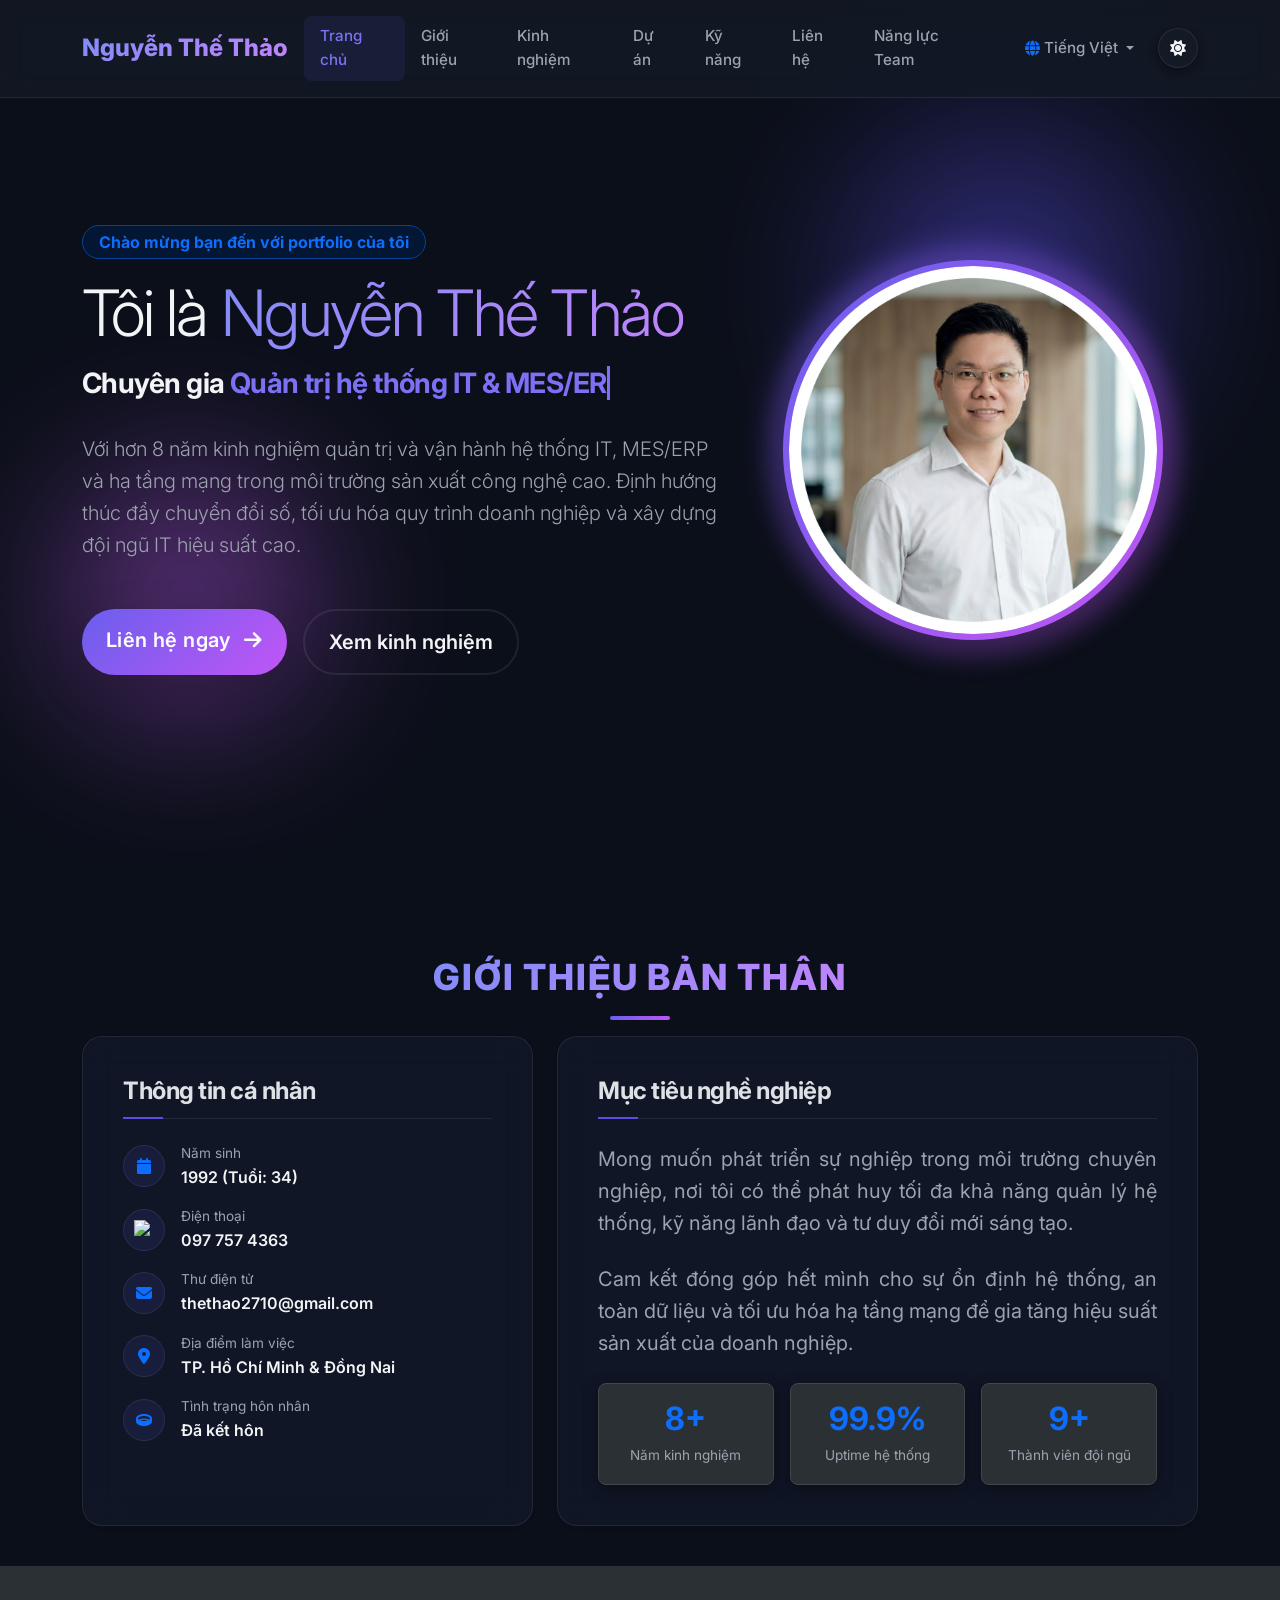
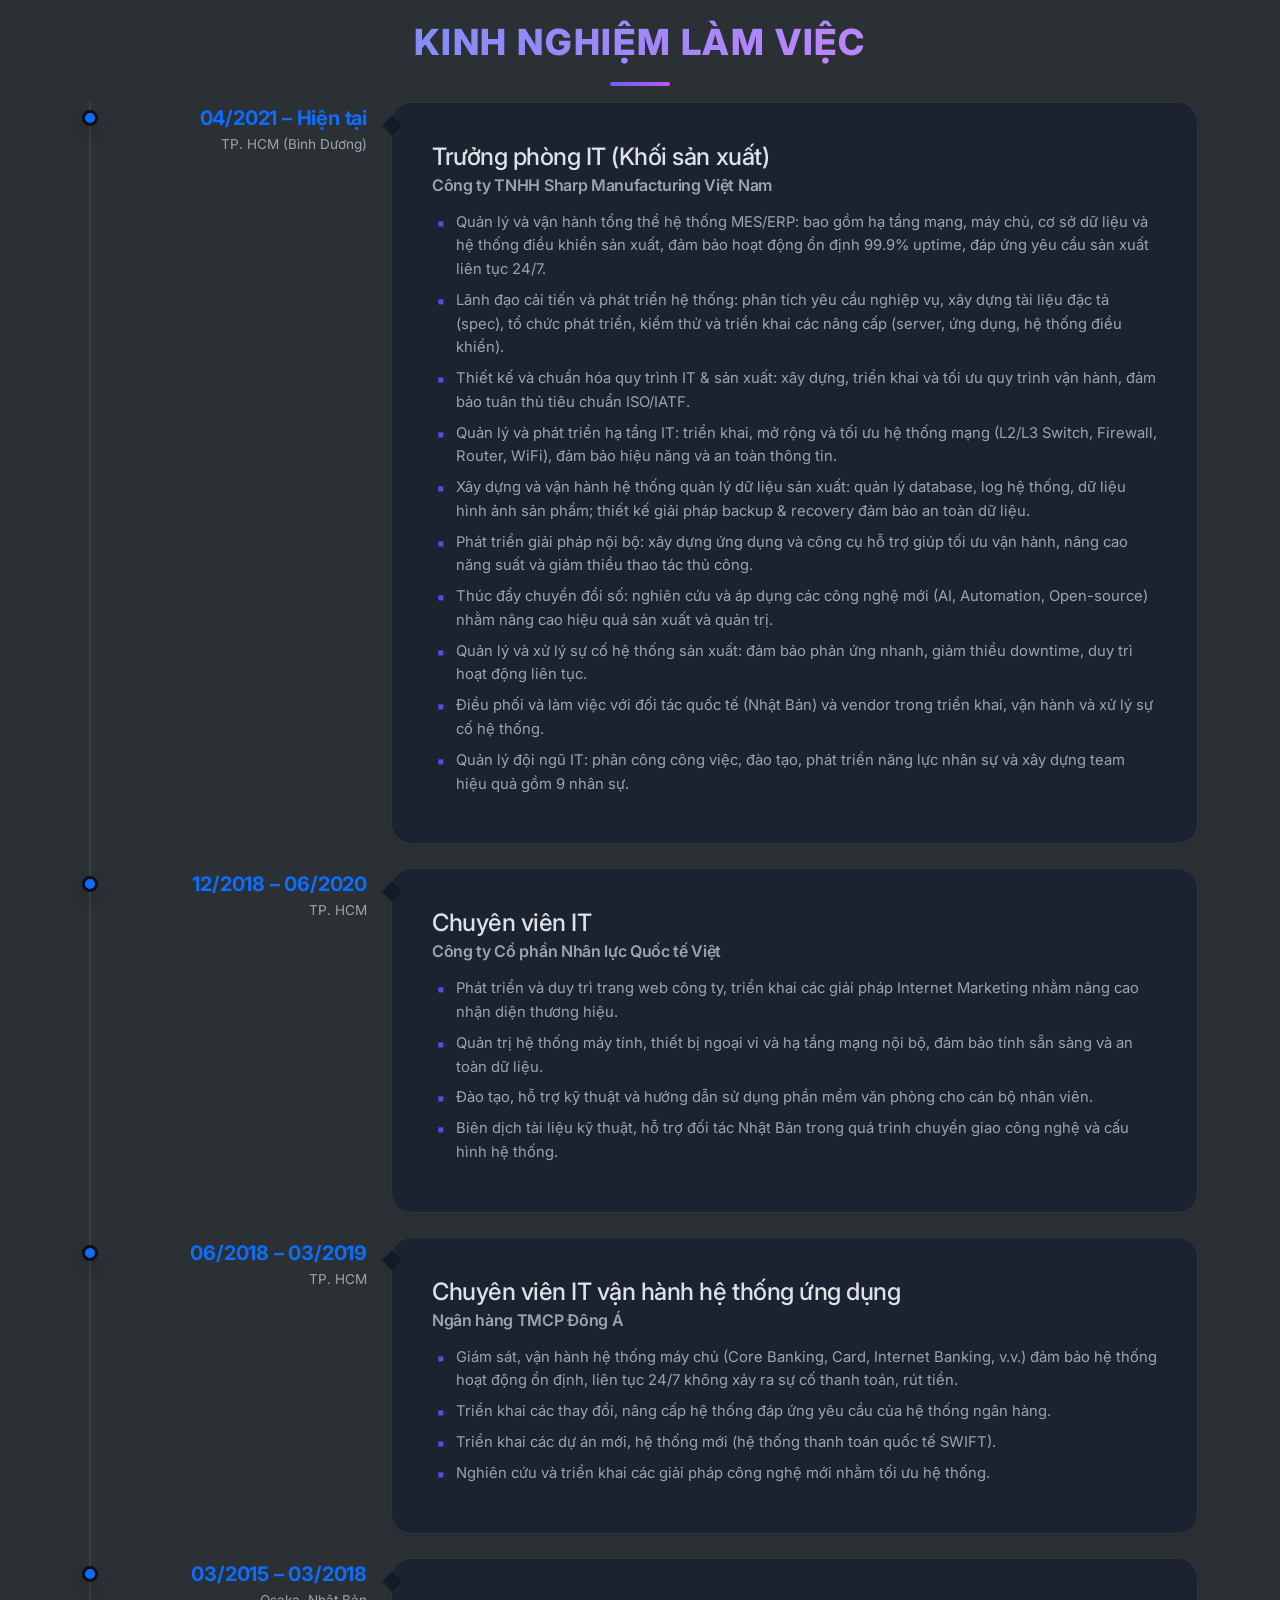
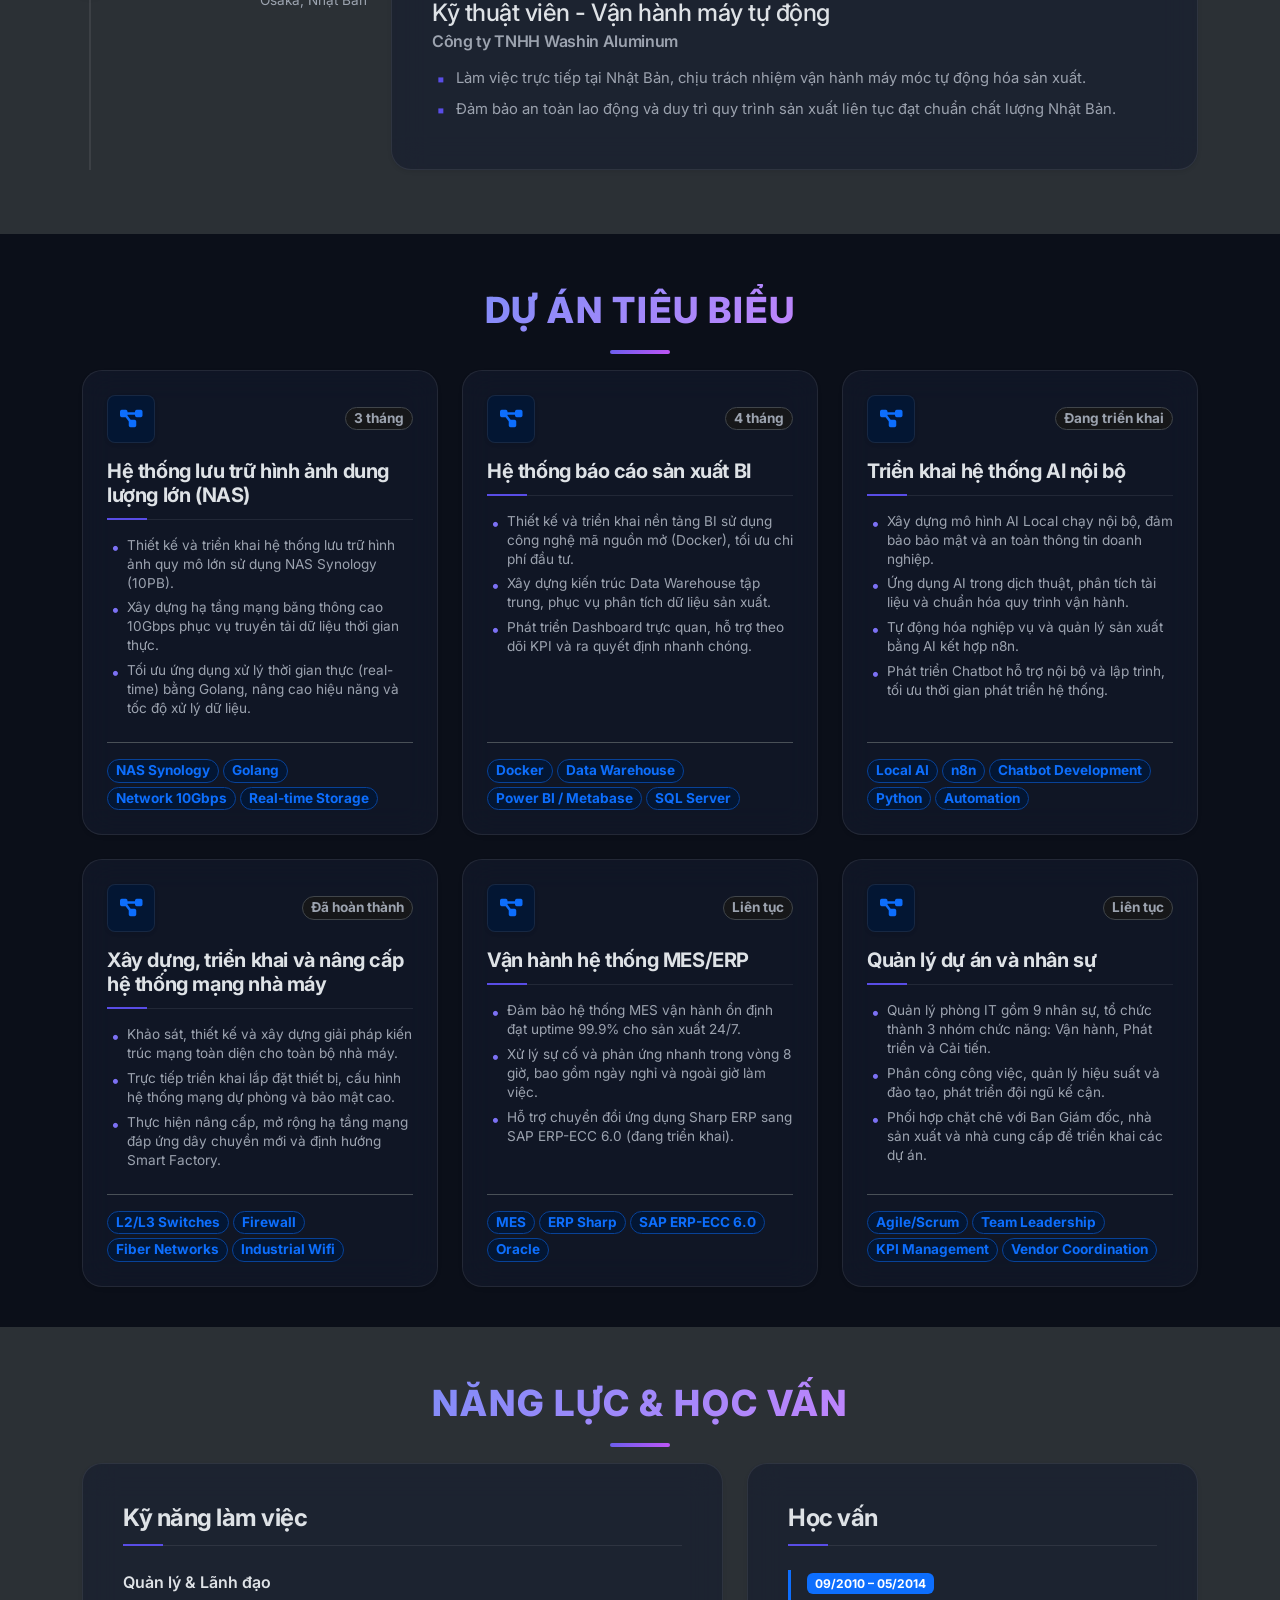
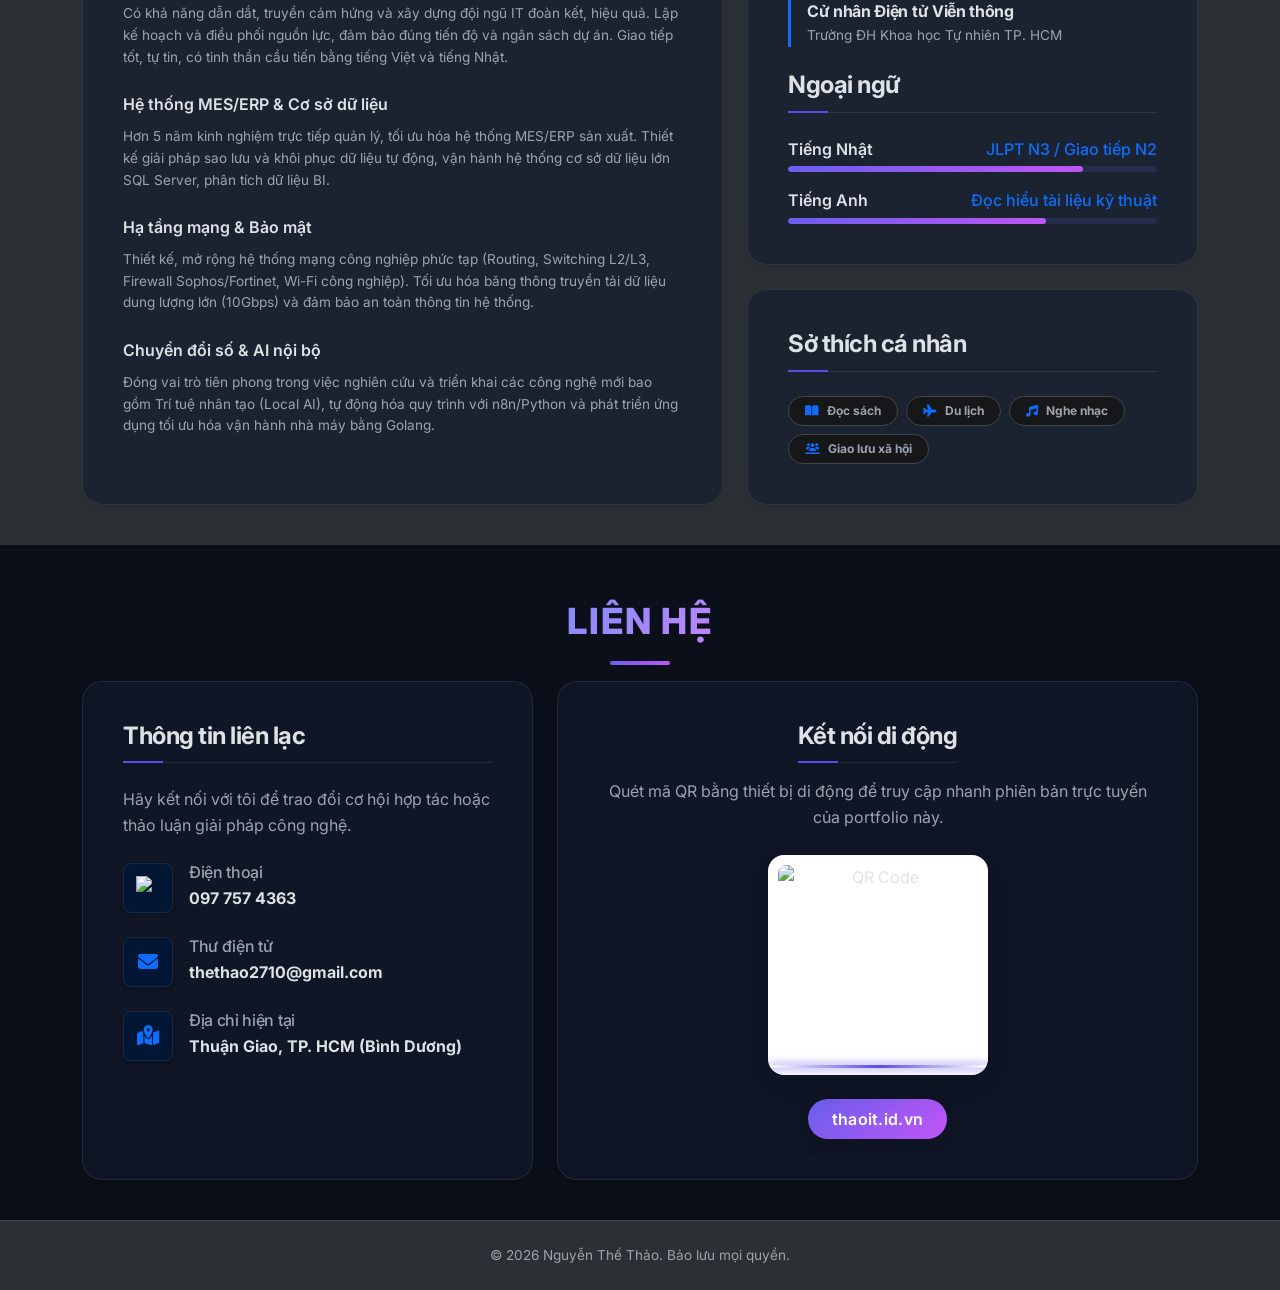
==== commit e9a9c8c3: "Cập nhật trang dịch vụ, tối ưu hóa SLA và liên hệ, tích hợp đa ngôn ngữ tiếng Trung" ====
--- a/index.html
+++ b/index.html
@@ -58,6 +58,9 @@
           <li class="nav-item">
             <a class="nav-link" href="#contact" id="nav-link-contact" data-i18n="nav.contact">Liên hệ</a>
           </li>
+          <li class="nav-item">
+            <a class="nav-link" href="services.html" id="nav-link-services" data-i18n="nav.services">Năng lực Team</a>
+          </li>
 
           <!-- Bộ chọn ngôn ngữ -->
           <li class="nav-item dropdown ms-lg-3 mt-3 mt-lg-0">
@@ -70,6 +73,7 @@
               <li><button class="dropdown-item lang-option active rounded-2" data-lang="vi">Tiếng Việt</button></li>
               <li><button class="dropdown-item lang-option rounded-2" data-lang="en">English</button></li>
               <li><button class="dropdown-item lang-option rounded-2" data-lang="ja">日本語</button></li>
+              <li><button class="dropdown-item lang-option rounded-2" data-lang="zh">中文</button></li>
             </ul>
           </li>
 
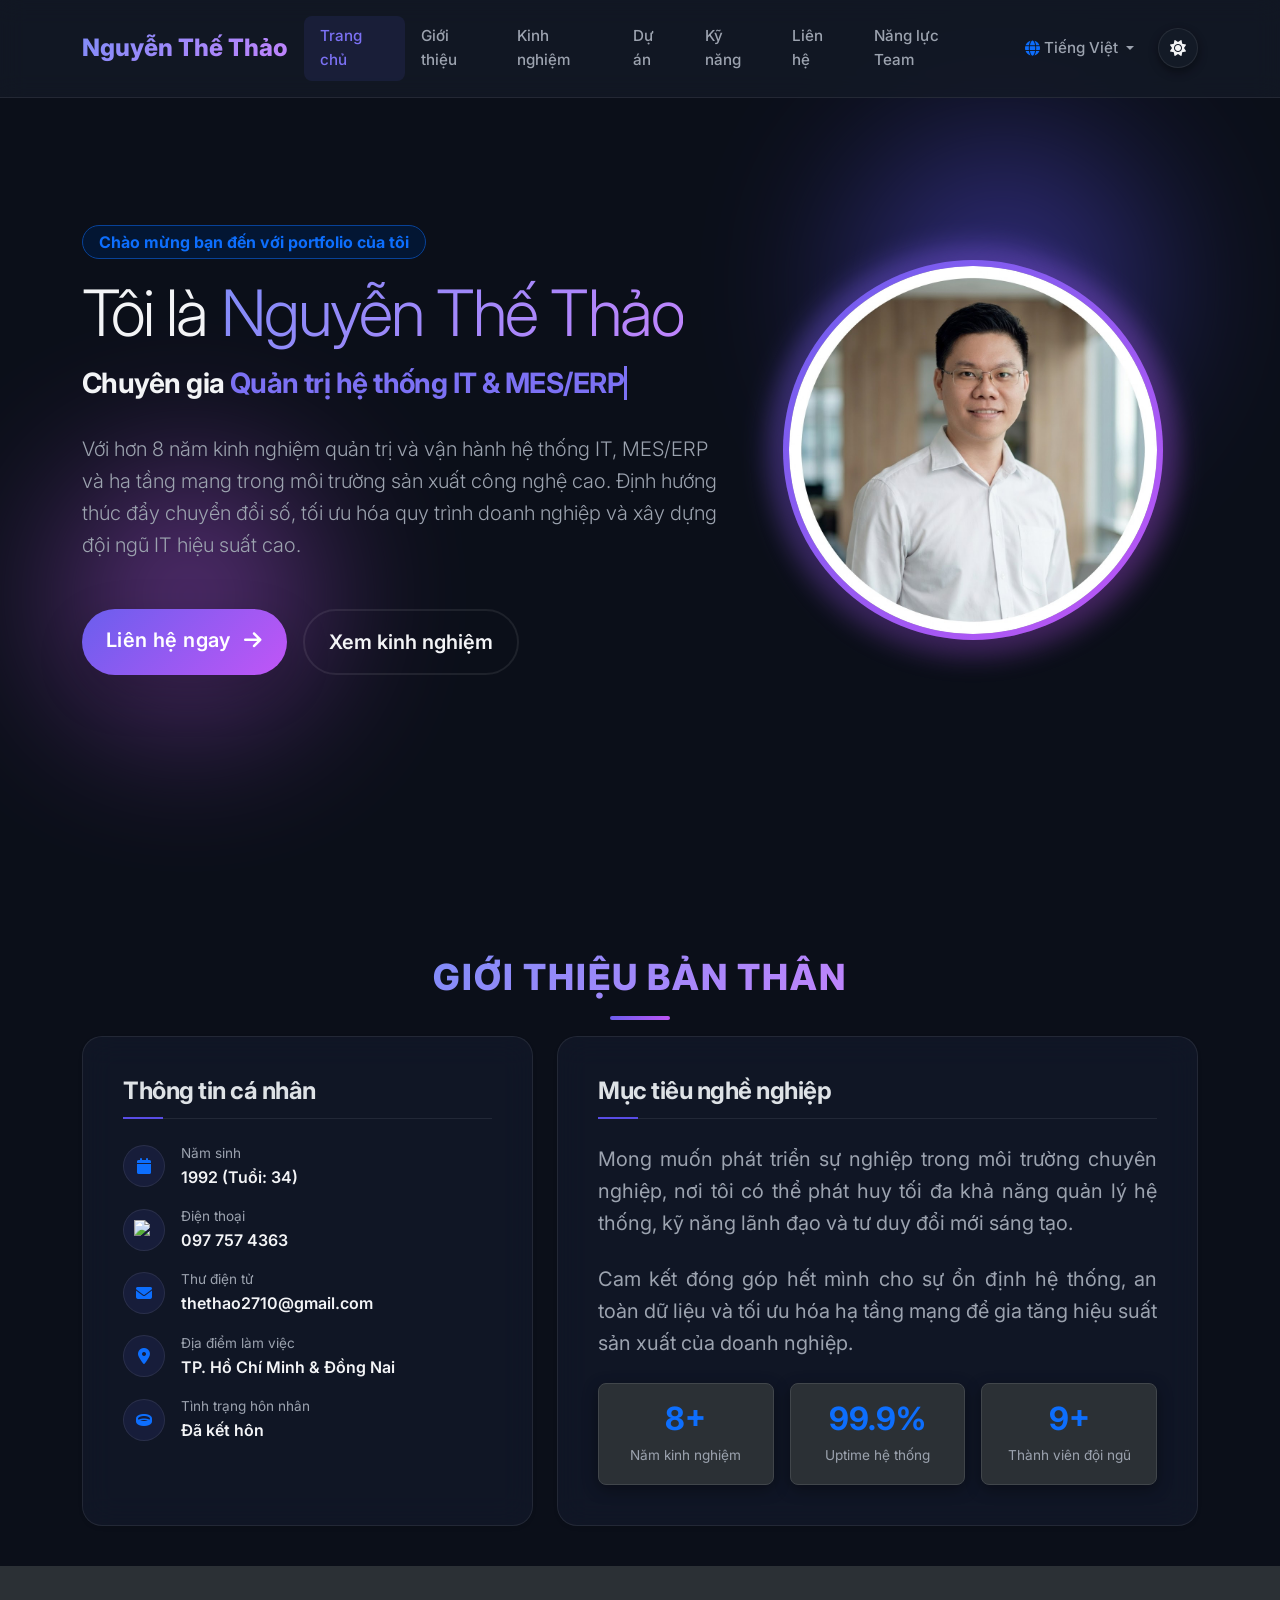
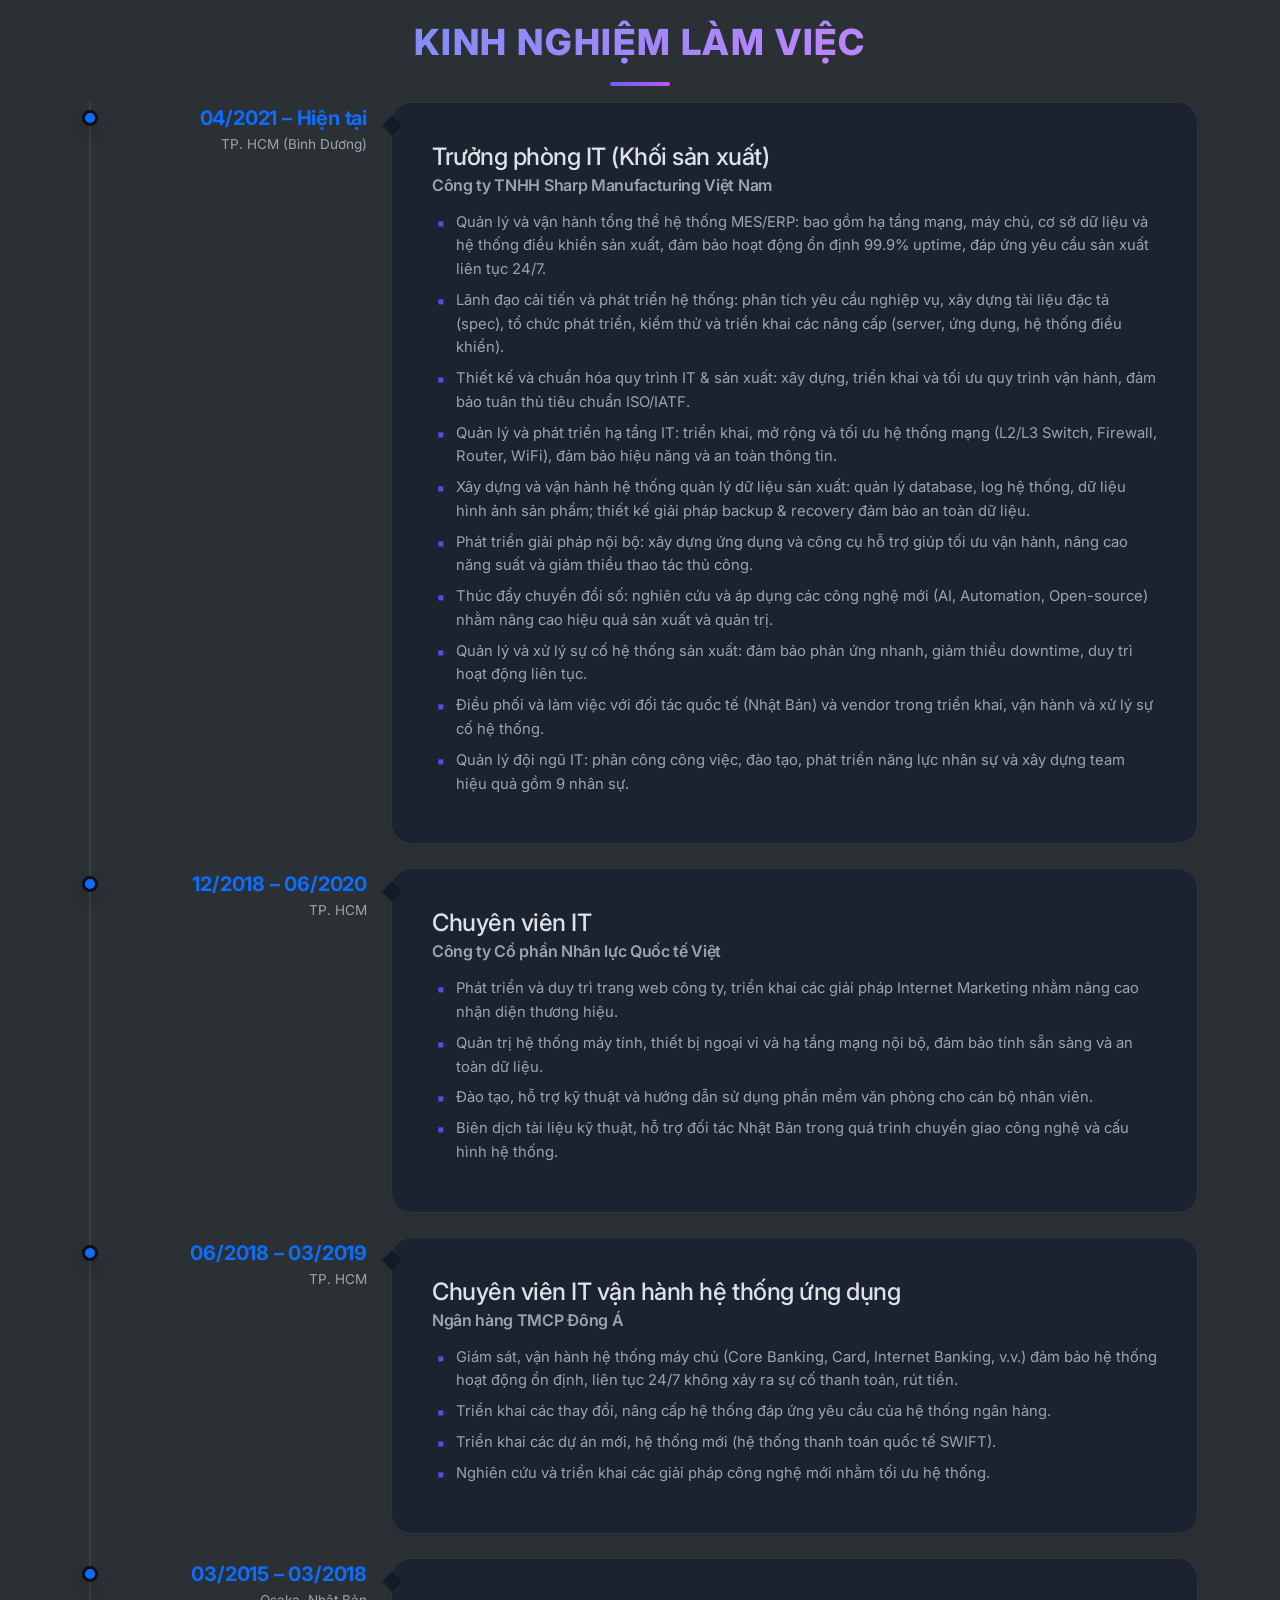
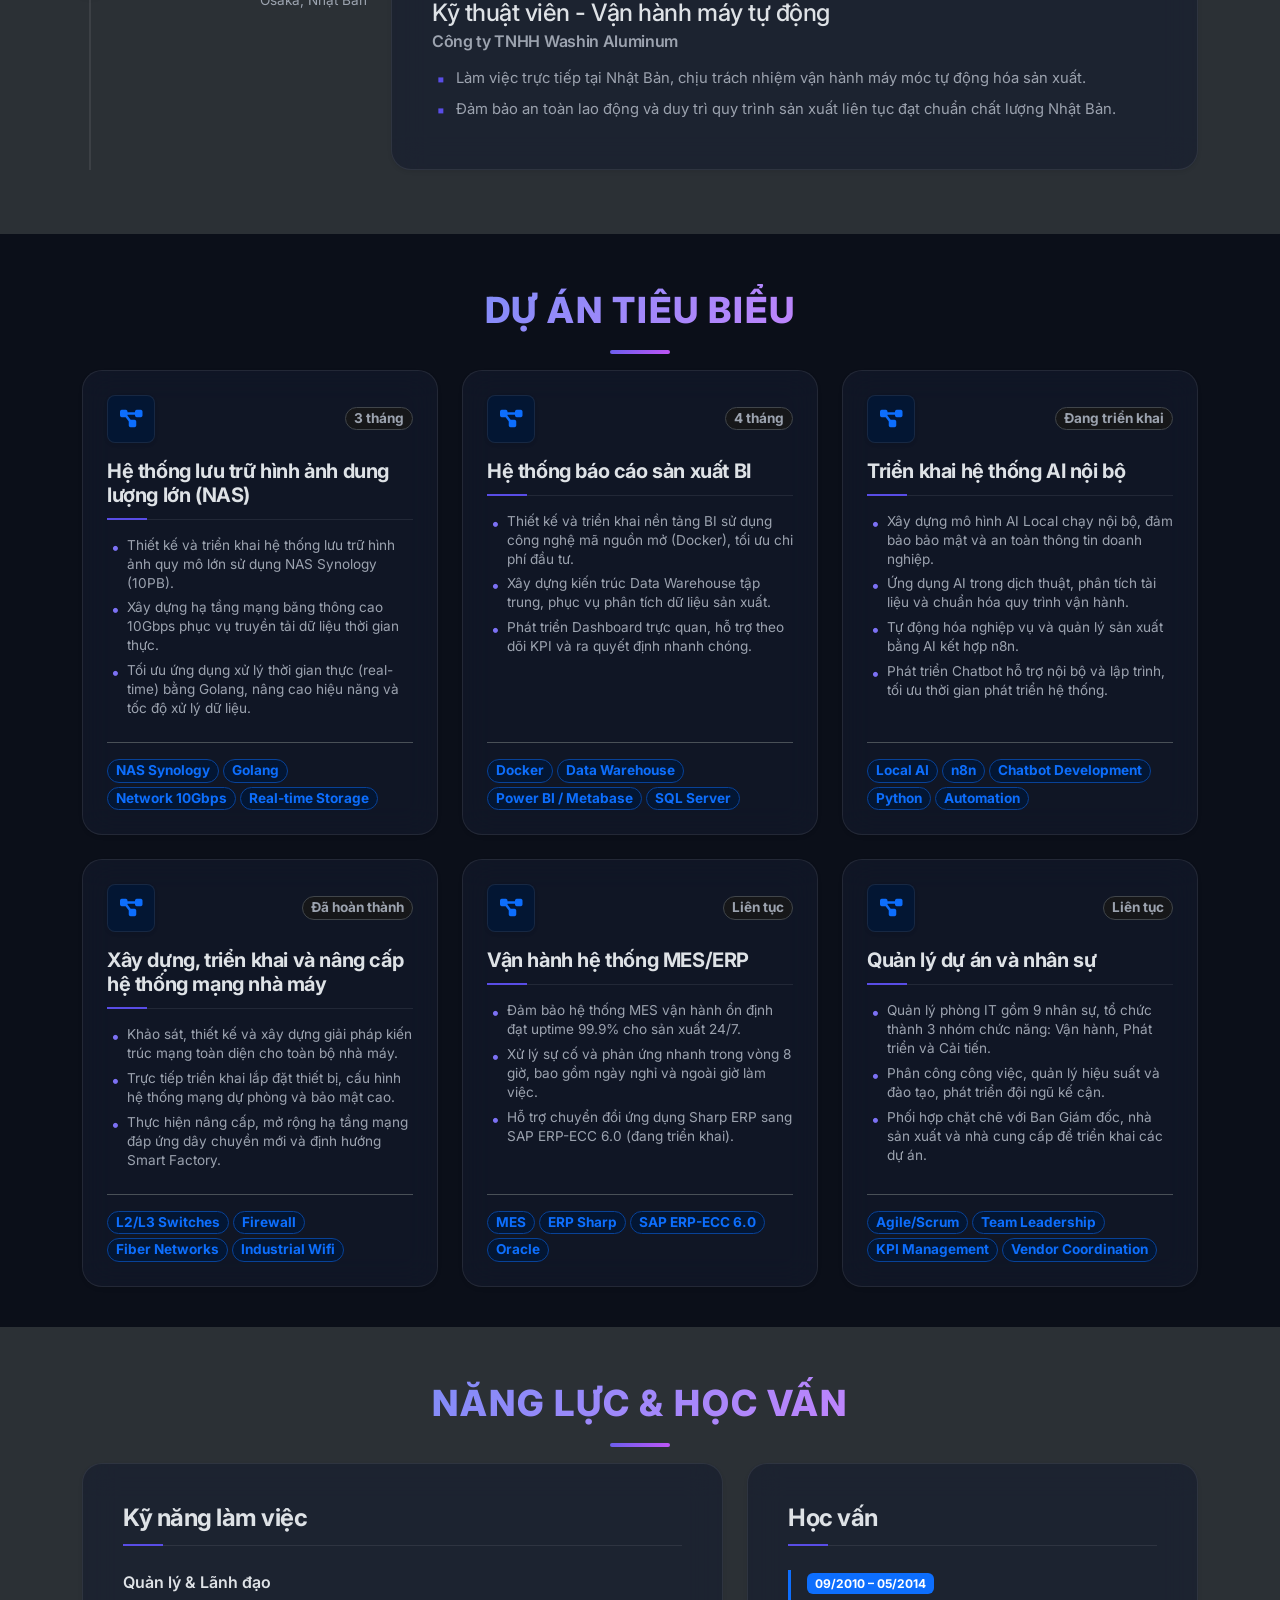
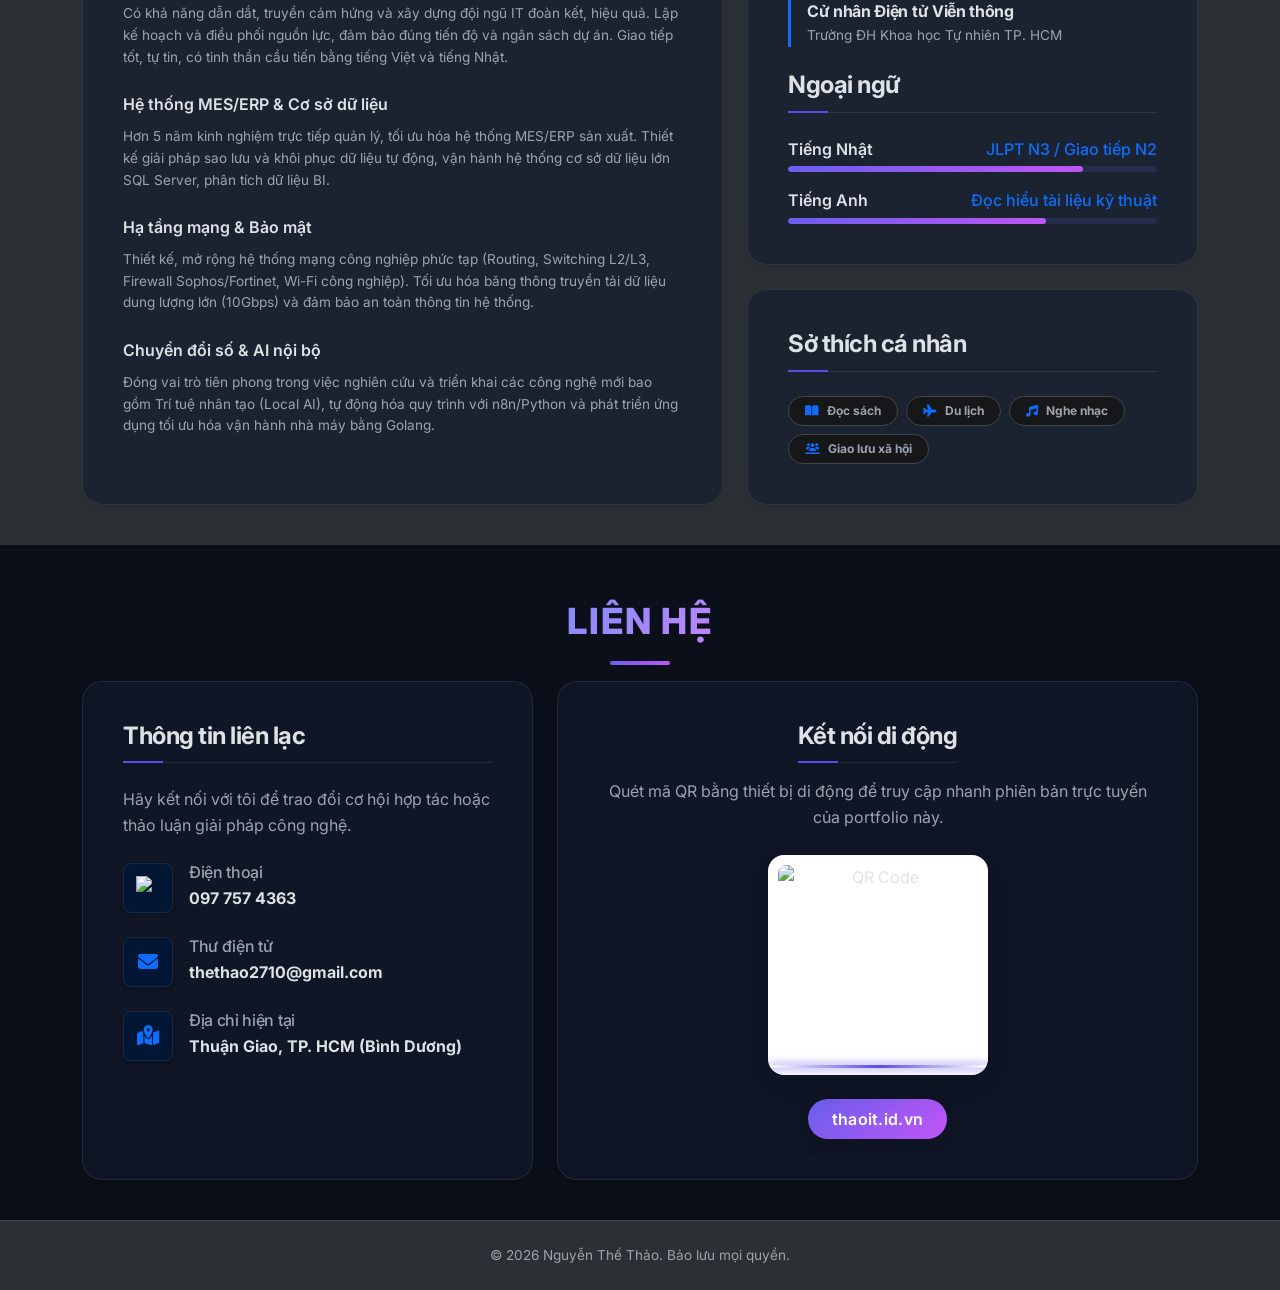
==== commit 0ca58ea2: "Cập nhật biểu tượng logo_thaoit làm favicon, apple-touch-icon, manifest và cấu hình thẻ meta chia sẻ" ====
--- a/index.html
+++ b/index.html
@@ -7,7 +7,24 @@
   <meta name="description"
     content="Hồ sơ năng lực cá nhân của Nguyễn Thế Thảo - Trưởng phòng IT chuyên nghiệp với kinh nghiệm quản lý hệ thống IT, MES/ERP, hạ tầng mạng và chuyển đổi số.">
   <title>Nguyễn Thế Thảo - IT Systems & Infrastructure Manager Profile</title>
-  <link rel="icon" href="data:image/svg+xml,<svg xmlns=%22http://www.w3.org/2000/svg%22 viewBox=%220 0 100 100%22><line x1=%2250%22 y1=%2220%22 x2=%2220%22 y2=%2275%22 stroke=%22%23818cf8%22 stroke-width=%226%22/><line x1=%2250%22 y1=%2220%22 x2=%2280%22 y2=%2275%22 stroke=%22%23818cf8%22 stroke-width=%226%22/><line x1=%2220%22 y1=%2275%22 x2=%2280%22 y2=%2275%22 stroke=%22%23818cf8%22 stroke-width=%226%22/><line x1=%2250%22 y1=%2220%22 x2=%2250%22 y2=%2250%22 stroke=%22%23818cf8%22 stroke-width=%224%22/><line x1=%2220%22 y1=%2275%22 x2=%2250%22 y2=%2250%22 stroke=%22%23818cf8%22 stroke-width=%224%22/><line x1=%2280%22 y1=%2275%22 x2=%2250%22 y2=%2250%22 stroke=%22%23818cf8%22 stroke-width=%224%22/><circle cx=%2250%22 cy=%2220%22 r=%2212%22 fill=%22%236366f1%22/><circle cx=%2220%22 cy=%2275%22 r=%2212%22 fill=%22%236366f1%22/><circle cx=%2280%22 cy=%2275%22 r=%2212%22 fill=%22%236366f1%22/><circle cx=%2250%22 cy=%2250%22 r=%228%22 fill=%22%23c084fc%22/></svg>">
+  <link rel="icon" type="image/png" href="logo_thaoit.png">
+  <link rel="apple-touch-icon" sizes="180x180" href="logo_thaoit.png">
+  <link rel="manifest" href="manifest.json">
+  <meta name="theme-color" content="#6366f1">
+
+  <!-- Open Graph / Facebook -->
+  <meta property="og:type" content="website">
+  <meta property="og:url" content="https://thaoit.id.vn/">
+  <meta property="og:title" content="Nguyễn Thế Thảo - IT Systems & Infrastructure Manager Profile">
+  <meta property="og:description" content="Hồ sơ năng lực cá nhân của Nguyễn Thế Thảo - Trưởng phòng IT chuyên nghiệp với kinh nghiệm quản lý hệ thống IT, MES/ERP, hạ tầng mạng và chuyển đổi số.">
+  <meta property="og:image" content="https://thaoit.id.vn/logo_thaoit.png">
+
+  <!-- Twitter -->
+  <meta property="twitter:card" content="summary_large_image">
+  <meta property="twitter:url" content="https://thaoit.id.vn/">
+  <meta property="twitter:title" content="Nguyễn Thế Thảo - IT Systems & Infrastructure Manager Profile">
+  <meta property="twitter:description" content="Hồ sơ năng lực cá nhân của Nguyễn Thế Thảo - Trưởng phòng IT chuyên nghiệp với kinh nghiệm quản lý hệ thống IT, MES/ERP, hạ tầng mạng và chuyển đổi số.">
+  <meta property="twitter:image" content="https://thaoit.id.vn/logo_thaoit.png">
 
   <!-- Google Fonts: Inter -->
   <link rel="preconnect" href="https://fonts.googleapis.com">
--- a/styles.css
+++ b/styles.css
@@ -64,6 +64,11 @@
    GLOBAL STYLES
    ========================================================================== */
 
+html {
+  scroll-behavior: smooth;
+  scroll-padding-top: 85px; /* Giữ khoảng cách trống phía trên tránh bị Fixed Navbar che khuất tiêu đề */
+}
+
 body {
   font-family: var(--font-sans);
   background-color: var(--bg-base);
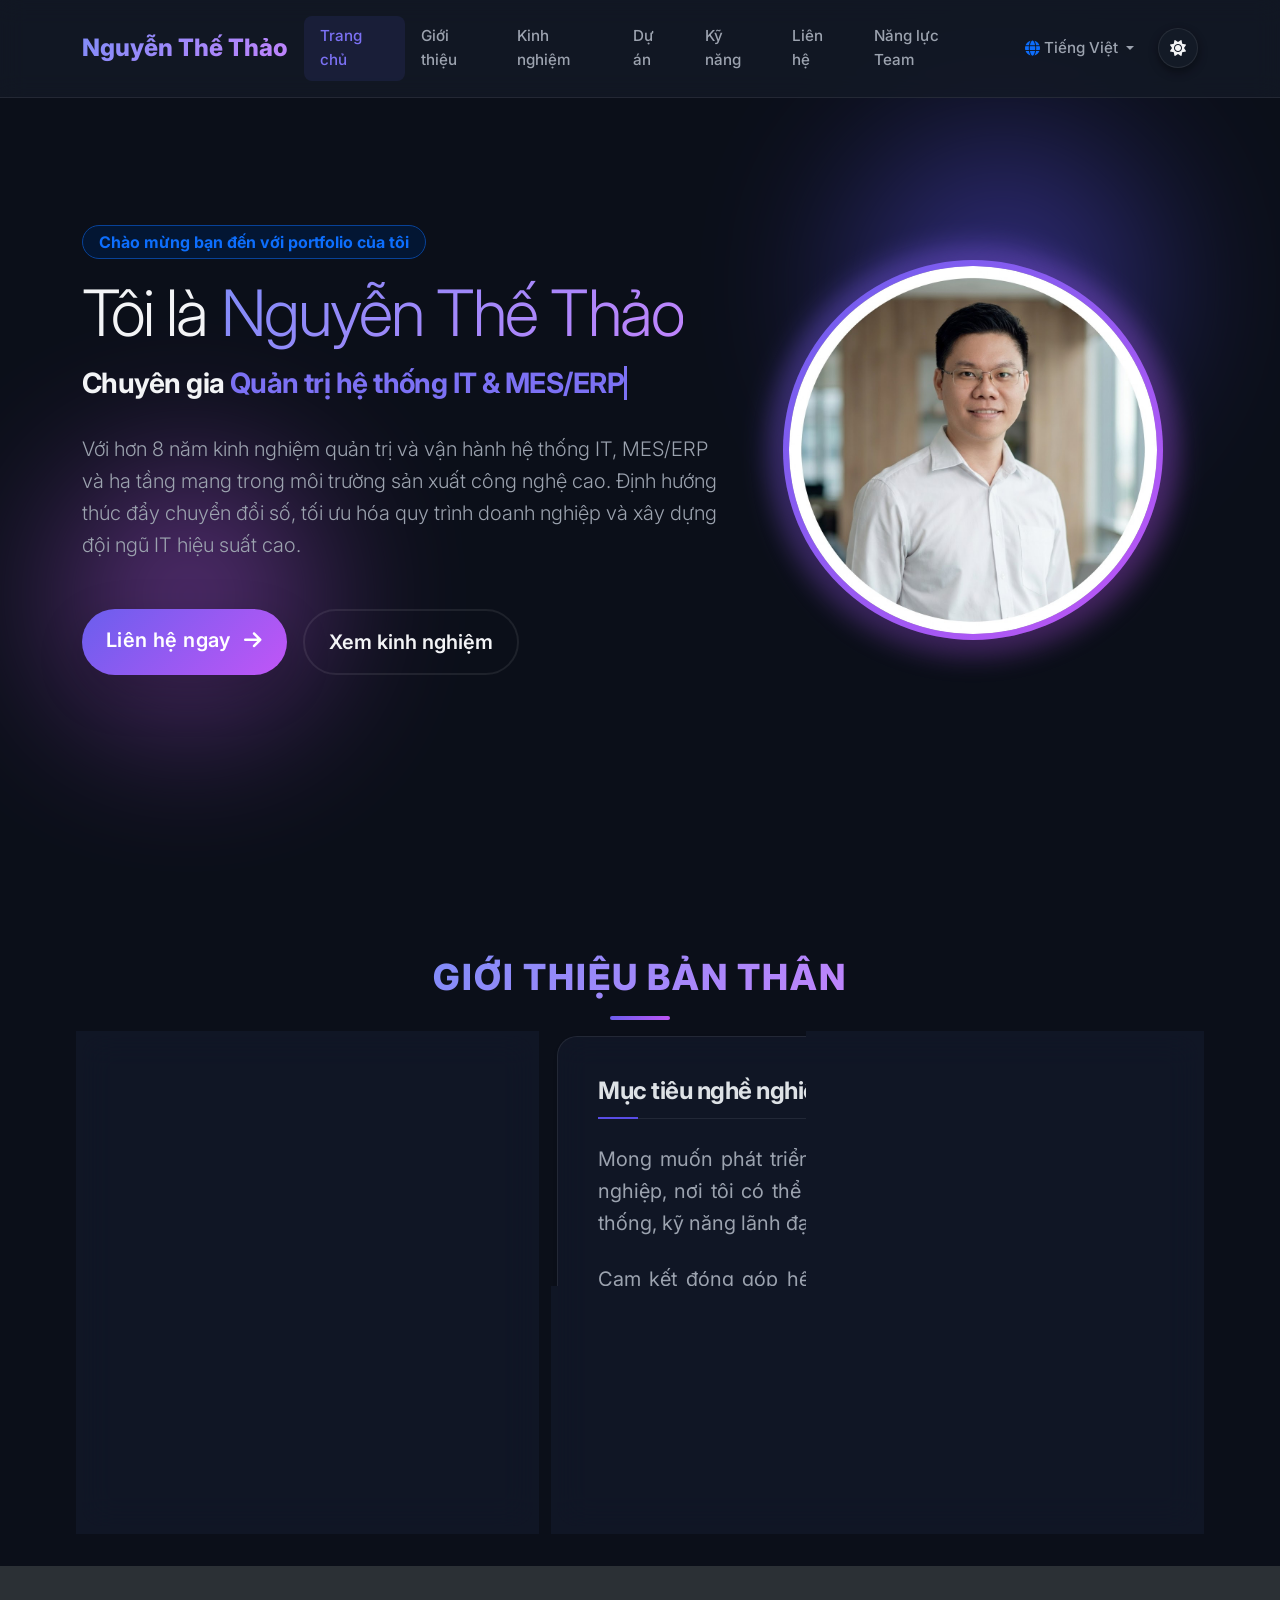
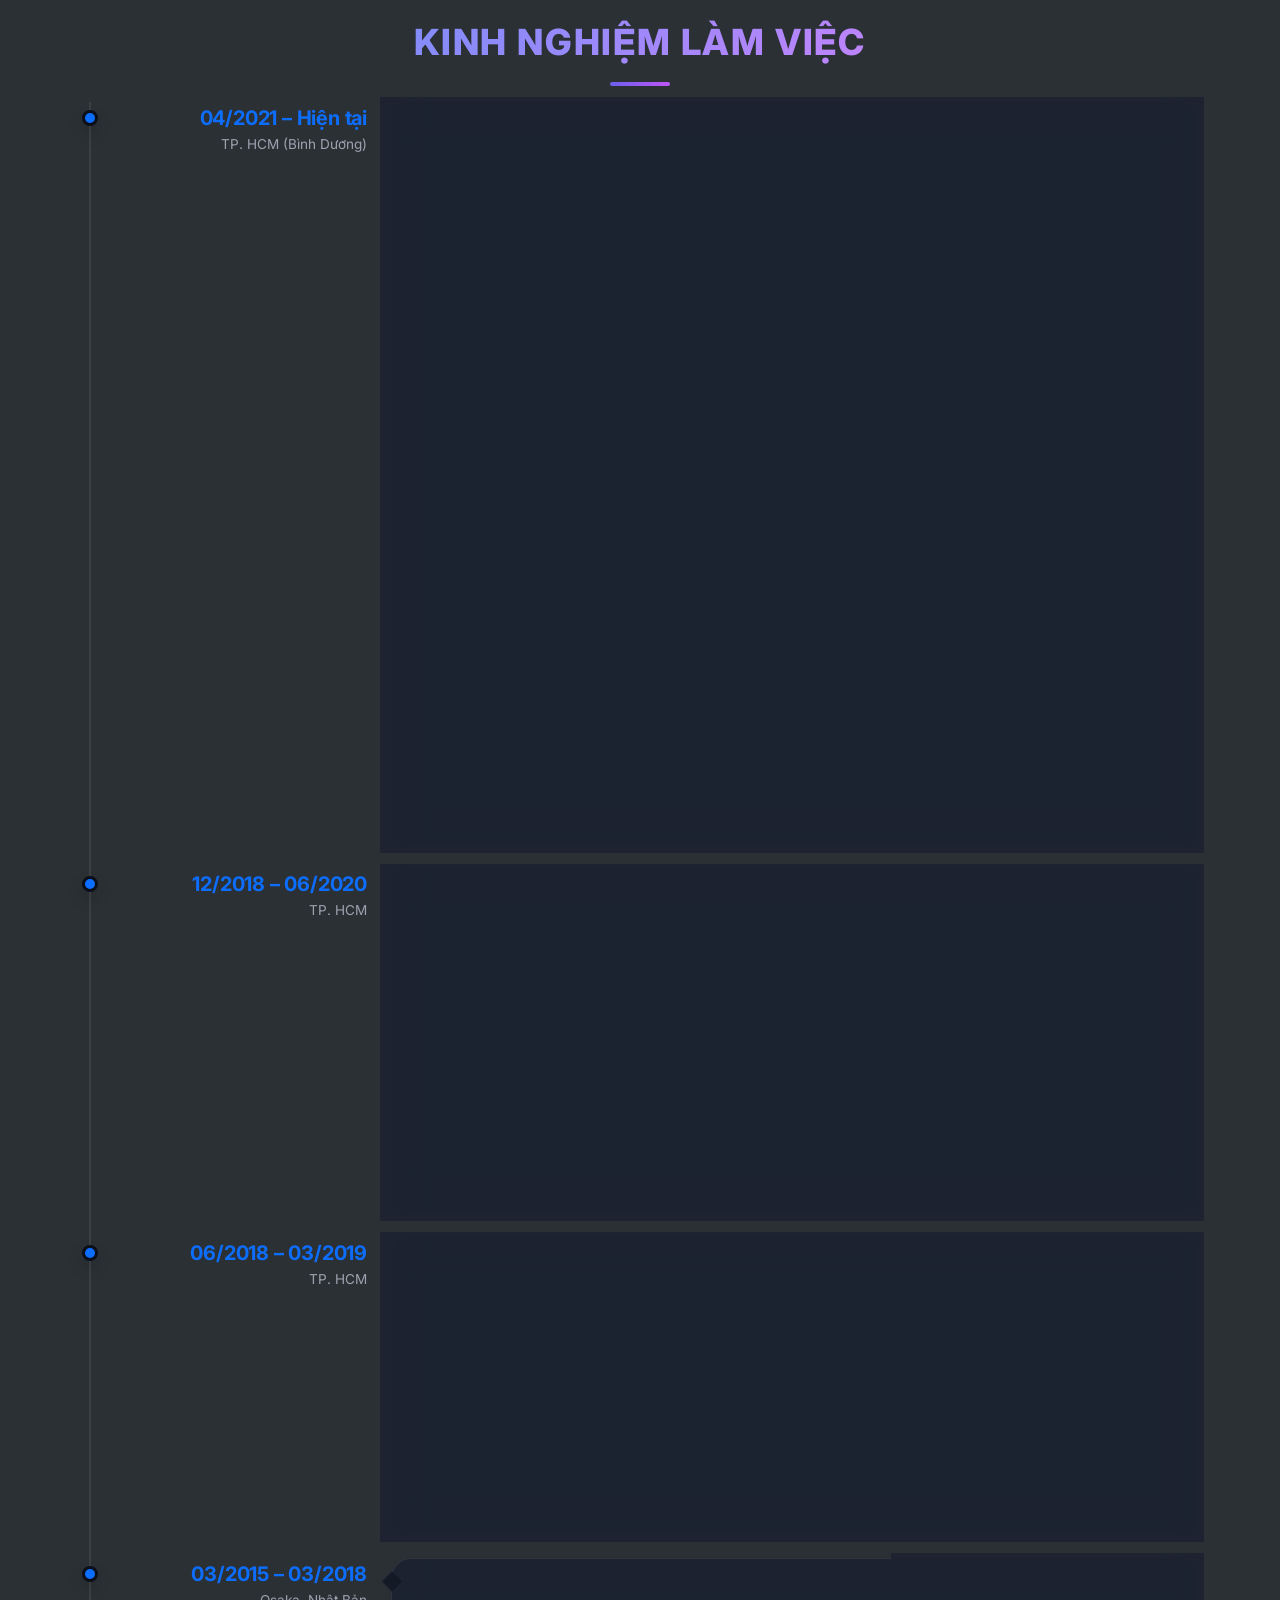
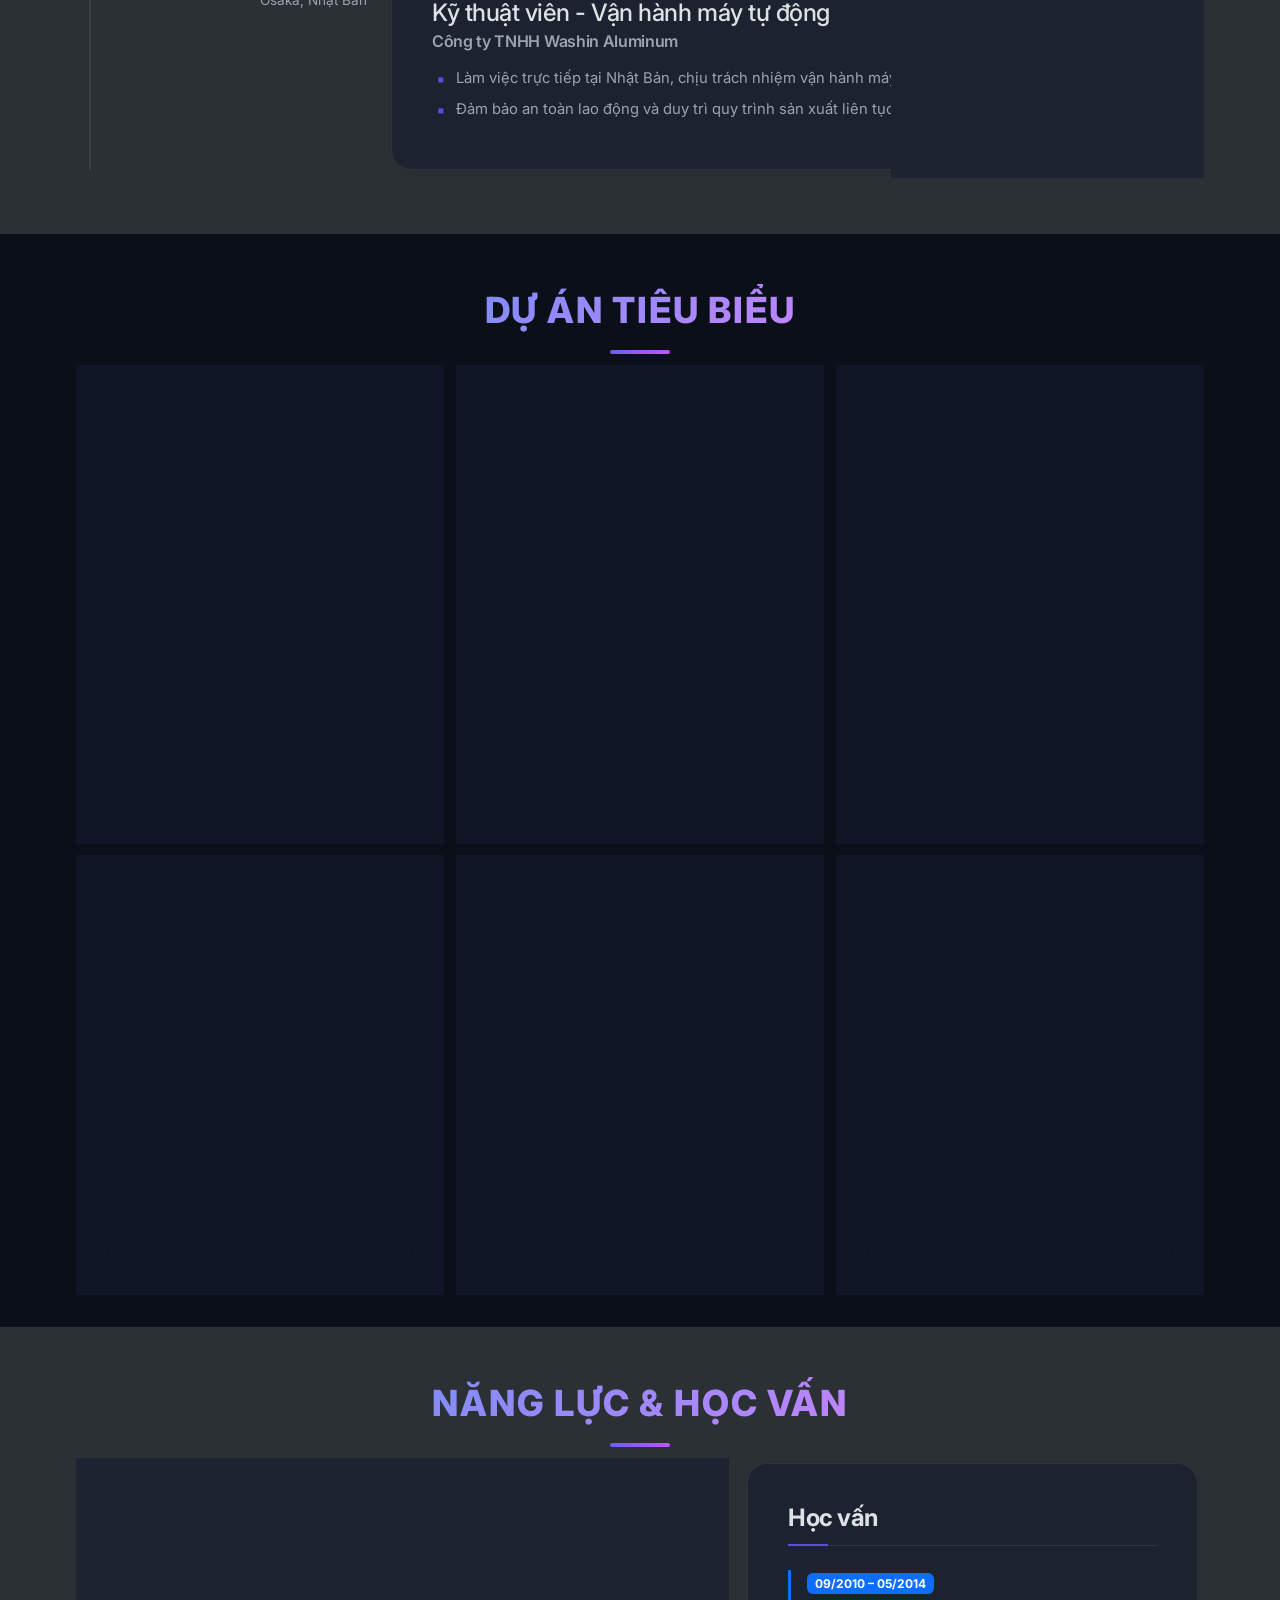
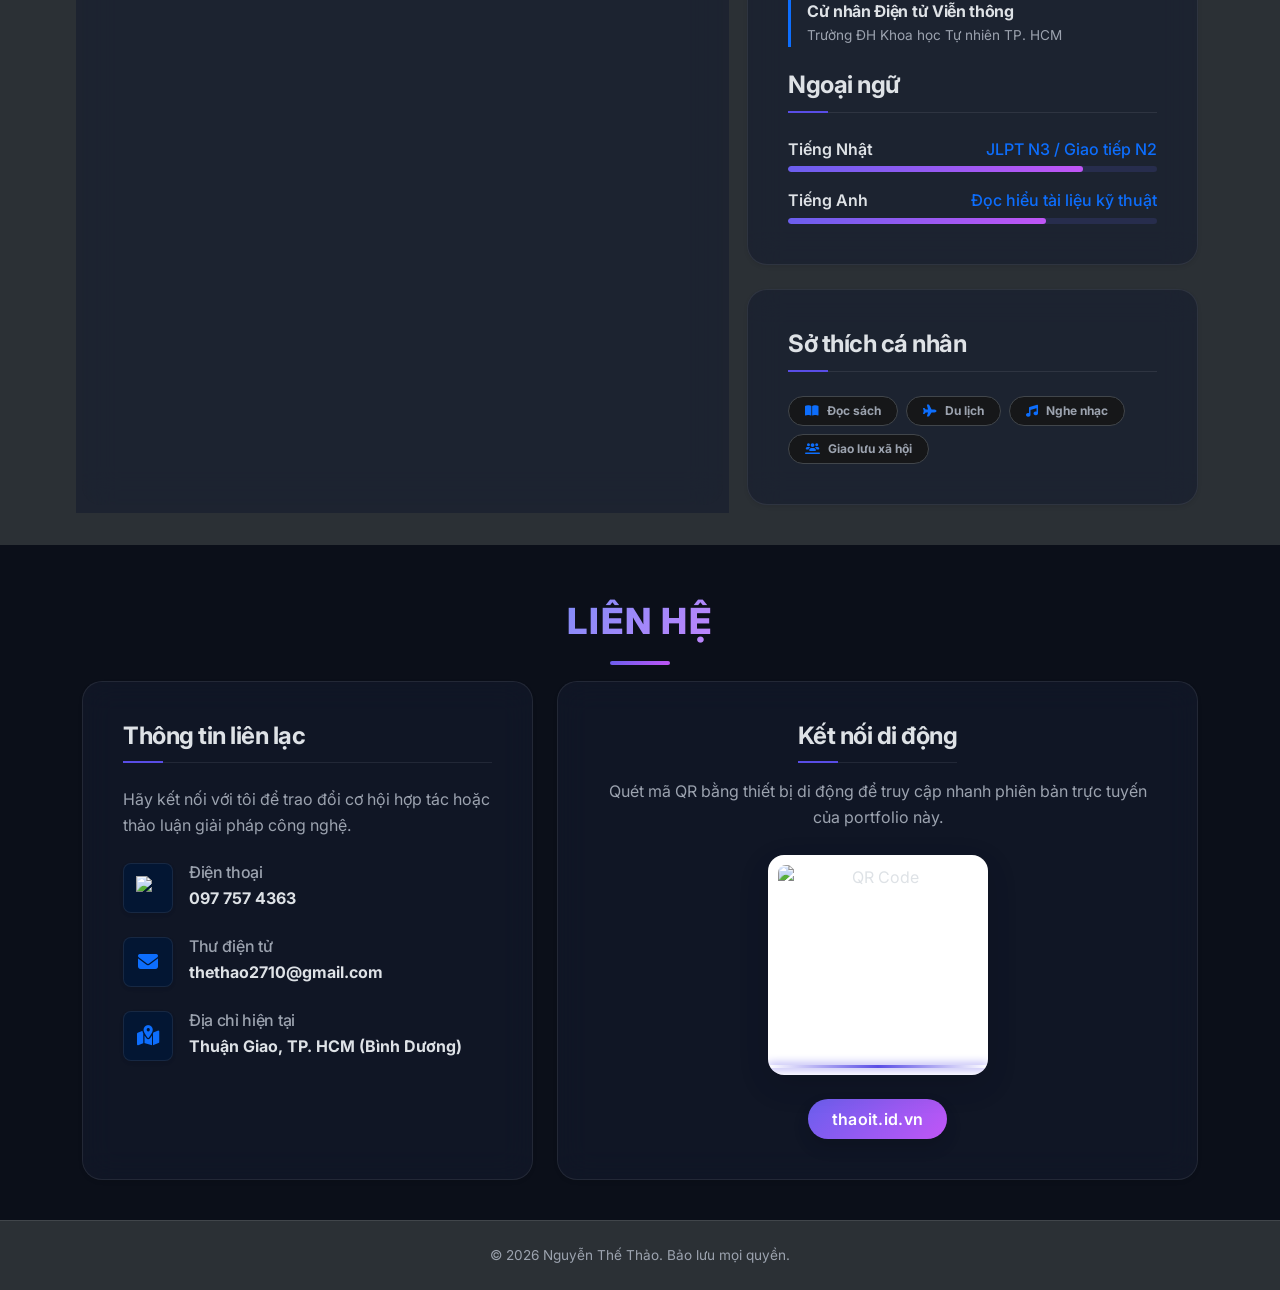
==== commit a995a8fb: "Thêm nút chuyển lên đầu trang hỗ trợ responsive trên di động và đa ngôn ngữ" ====
--- a/index.html
+++ b/index.html
@@ -531,6 +531,11 @@
     </div>
   </template>
 
+  <!-- Nút chuyển lên đầu trang -->
+  <button id="back-to-top" class="btn-back-to-top" data-i18n-title="button.backToTop" title="Lên đầu trang" aria-label="Lên đầu trang">
+    <i class="fa-solid fa-arrow-up"></i>
+  </button>
+
   <!-- Bootstrap 5 JS Bundle -->
   <script src="https://cdn.jsdelivr.net/npm/bootstrap@5.3.3/dist/js/bootstrap.bundle.min.js"
     integrity="sha384-YvpcrYf0tY3lHB60NNkmXc5s9fDVZLESaAA55NDzOxhy9GkcIdslK1eN7N6jIeHz"
--- a/styles.css
+++ b/styles.css
@@ -703,3 +703,50 @@
   height: 24px;
 }
 
+/* ==========================================================================
+   BACK TO TOP BUTTON
+   ========================================================================== */
+.btn-back-to-top {
+  position: fixed;
+  bottom: 24px;
+  right: 24px;
+  width: 48px;
+  height: 48px;
+  border-radius: 50%;
+  background: var(--gradient-hero);
+  border: 1px solid var(--border-color);
+  color: #ffffff;
+  display: flex;
+  align-items: center;
+  justify-content: center;
+  font-size: 1.2rem;
+  cursor: pointer;
+  z-index: 1035; /* Cao hơn navbar để không bị che khuất */
+  box-shadow: 0 4px 12px var(--shadow-color);
+  opacity: 0;
+  visibility: hidden;
+  transform: translateY(20px);
+  transition: var(--transition-smooth);
+}
+
+.btn-back-to-top.show {
+  opacity: 1;
+  visibility: visible;
+  transform: translateY(0);
+}
+
+.btn-back-to-top:hover {
+  transform: translateY(-5px);
+  color: #ffffff;
+  box-shadow: 0 8px 24px rgba(var(--glass-border), 0.2);
+}
+
+@media (max-width: 768px) {
+  .btn-back-to-top {
+    bottom: 20px;
+    right: 20px;
+    width: 42px;
+    height: 42px;
+    font-size: 1rem;
+  }
+}
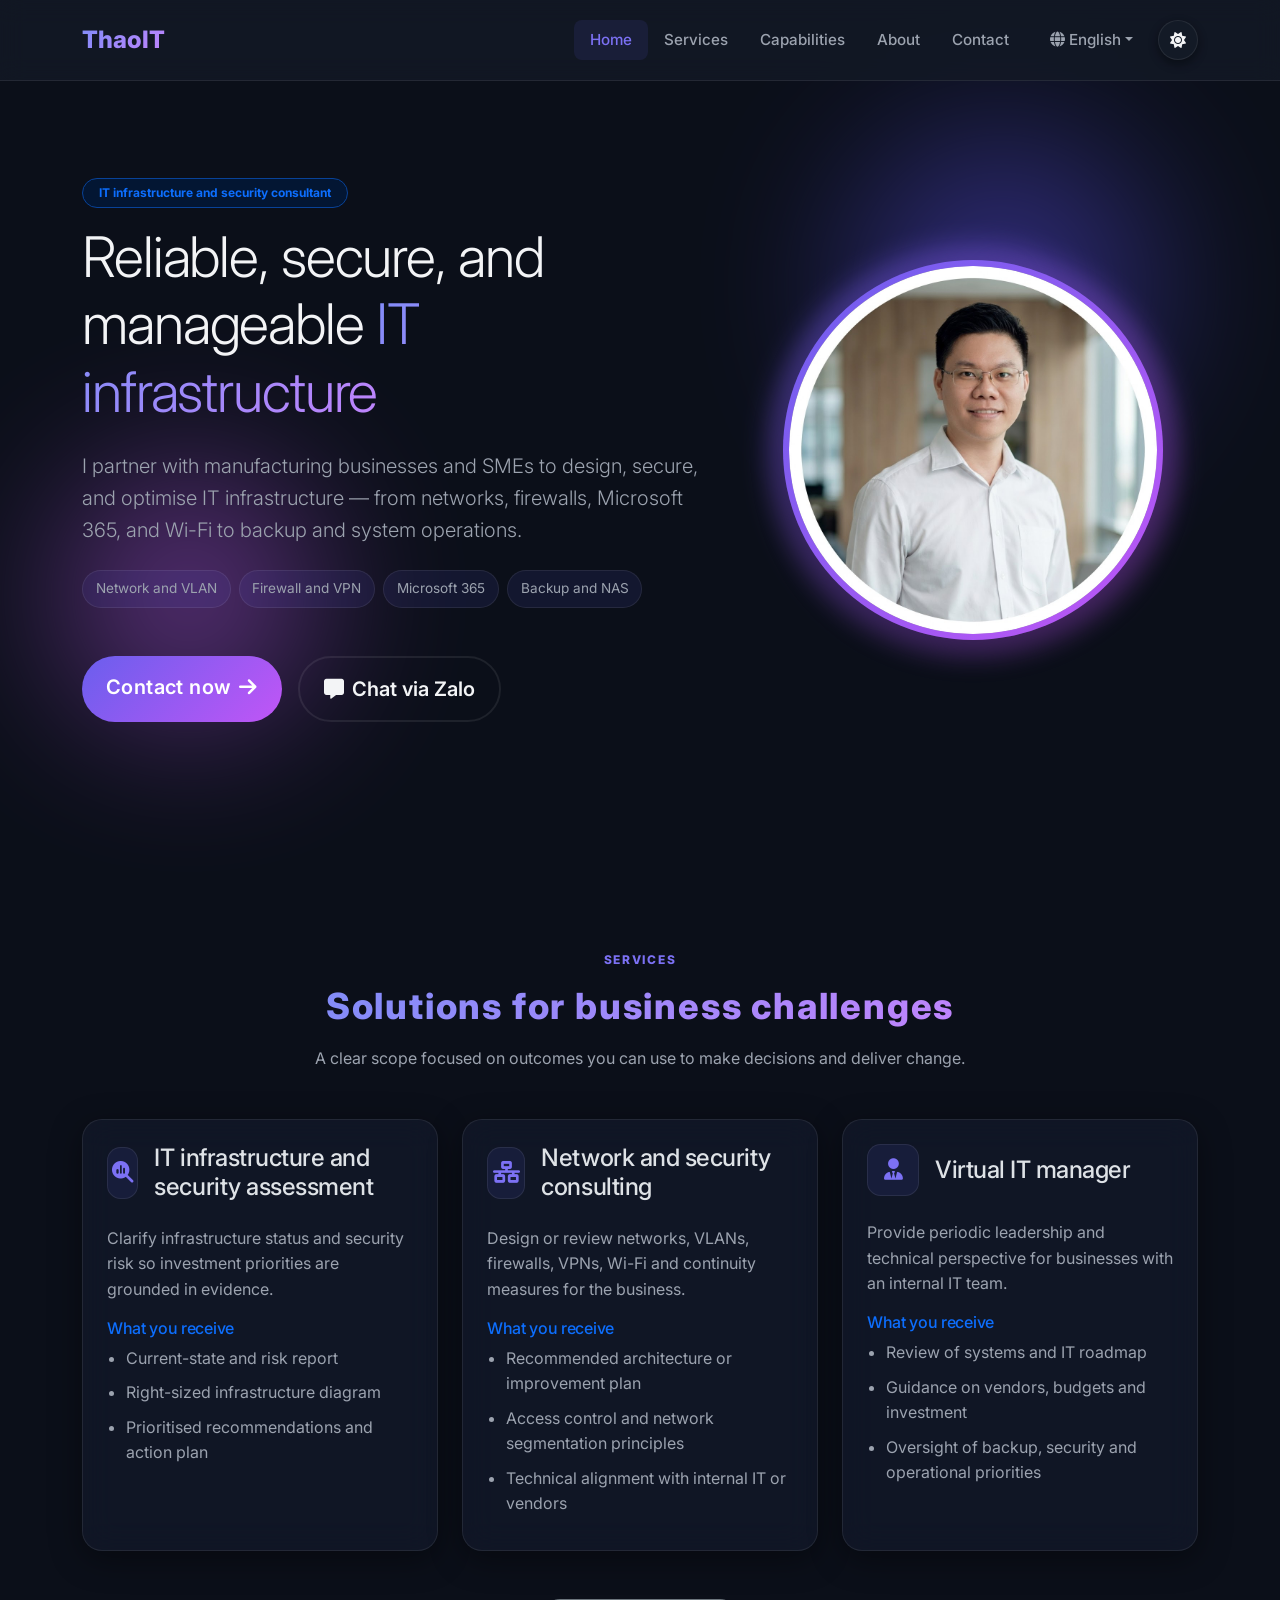
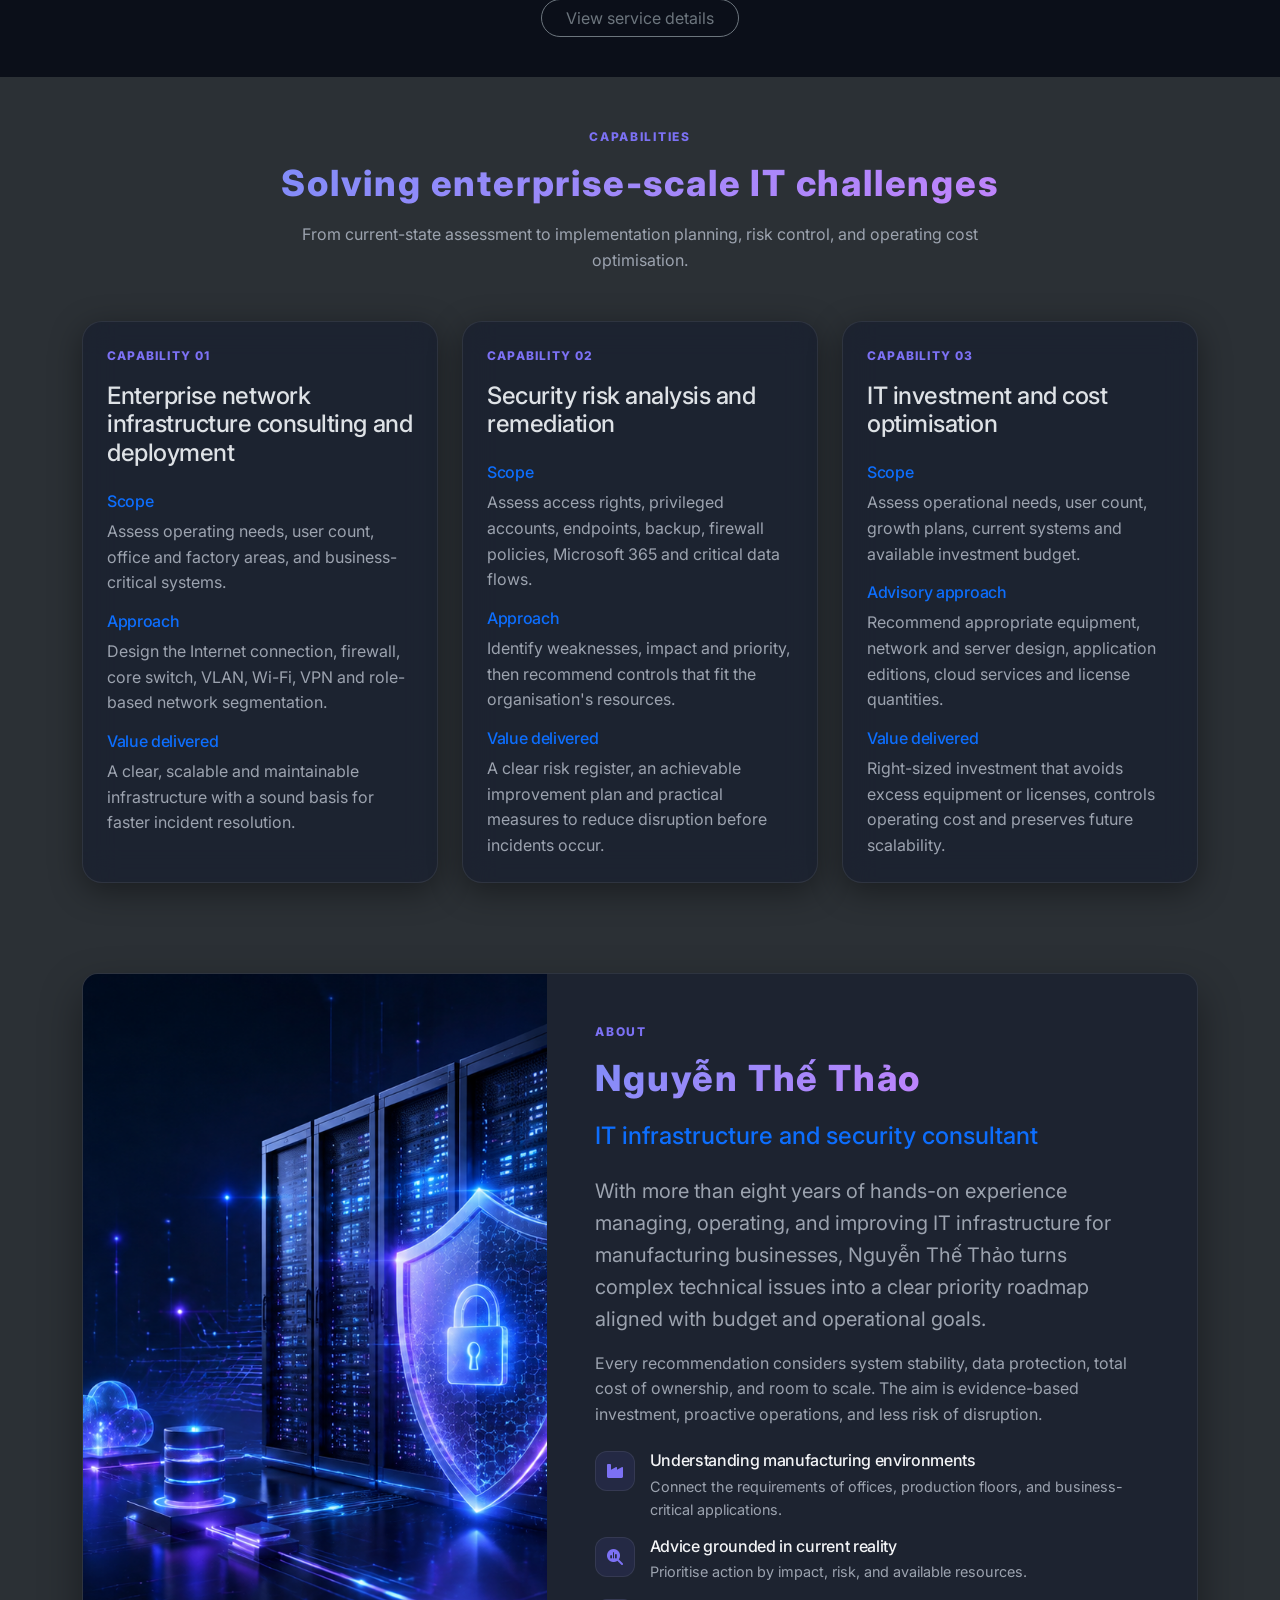
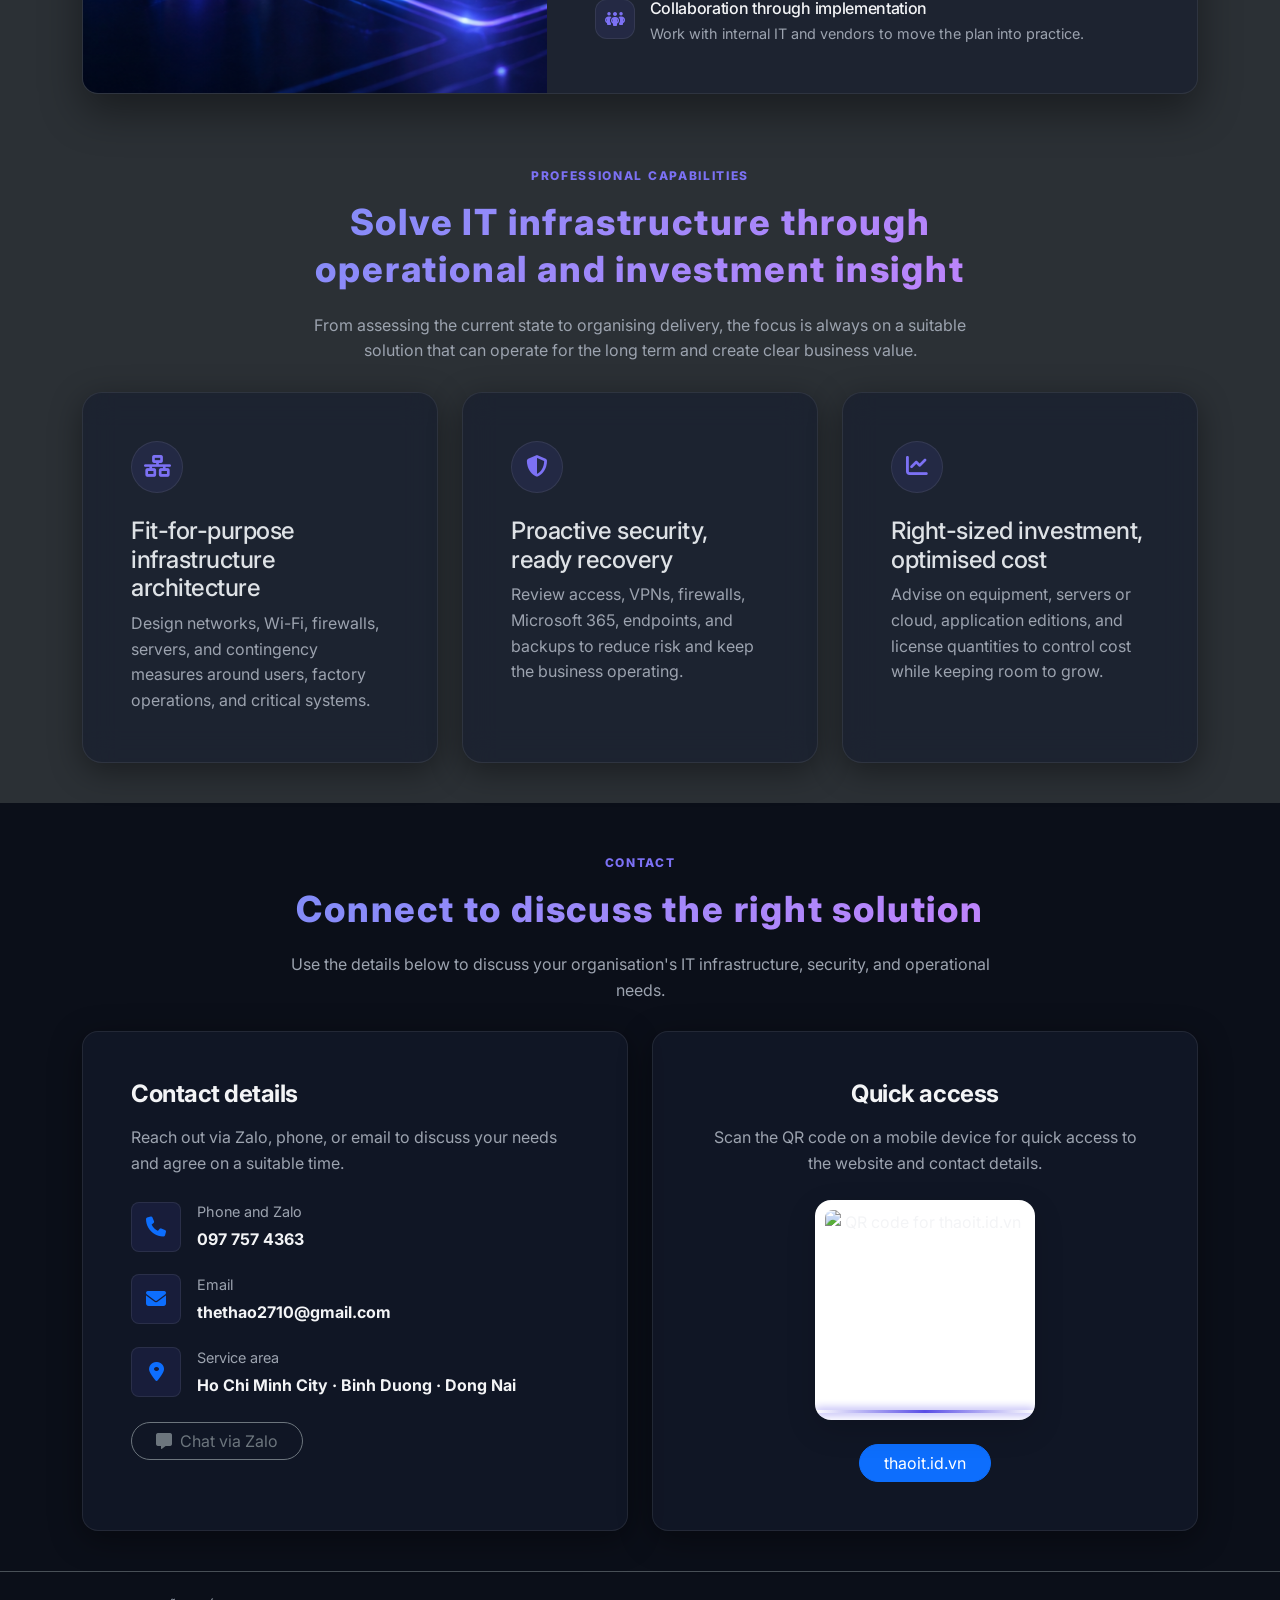
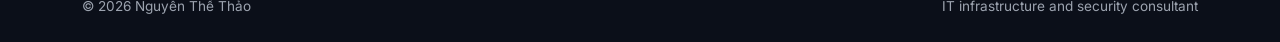
==== commit 77e5f363: "Cập nhật website tư vấn đa ngôn ngữ" ====
--- a/index.html
+++ b/index.html
@@ -1,548 +1,142 @@
 <!DOCTYPE html>
-<html lang="vi" data-bs-theme="dark">
-
+<html lang="en" data-bs-theme="dark">
 <head>
   <meta charset="UTF-8">
   <meta name="viewport" content="width=device-width, initial-scale=1.0">
-  <meta name="description"
-    content="Hồ sơ năng lực cá nhân của Nguyễn Thế Thảo - Trưởng phòng IT chuyên nghiệp với kinh nghiệm quản lý hệ thống IT, MES/ERP, hạ tầng mạng và chuyển đổi số.">
-  <title>Nguyễn Thế Thảo - IT Systems & Infrastructure Manager Profile</title>
+  <meta name="description" content="IT infrastructure and security consulting for manufacturing businesses and SMEs.">
+  <title>Nguyễn Thế Thảo | IT Infrastructure and Security Consultant</title>
   <link rel="icon" type="image/png" href="logo_thaoit.png">
-  <link rel="apple-touch-icon" sizes="180x180" href="logo_thaoit.png">
   <link rel="manifest" href="manifest.json">
   <meta name="theme-color" content="#6366f1">
-
-  <!-- Open Graph / Facebook -->
   <meta property="og:type" content="website">
   <meta property="og:url" content="https://thaoit.id.vn/">
-  <meta property="og:title" content="Nguyễn Thế Thảo - IT Systems & Infrastructure Manager Profile">
-  <meta property="og:description" content="Hồ sơ năng lực cá nhân của Nguyễn Thế Thảo - Trưởng phòng IT chuyên nghiệp với kinh nghiệm quản lý hệ thống IT, MES/ERP, hạ tầng mạng và chuyển đổi số.">
+  <meta property="og:title" content="Nguyễn Thế Thảo | IT Infrastructure and Security Consultant">
+  <meta property="og:description" content="IT infrastructure and security consulting for manufacturing businesses and SMEs.">
   <meta property="og:image" content="https://thaoit.id.vn/logo_thaoit.png">
-
-  <!-- Twitter -->
-  <meta property="twitter:card" content="summary_large_image">
-  <meta property="twitter:url" content="https://thaoit.id.vn/">
-  <meta property="twitter:title" content="Nguyễn Thế Thảo - IT Systems & Infrastructure Manager Profile">
-  <meta property="twitter:description" content="Hồ sơ năng lực cá nhân của Nguyễn Thế Thảo - Trưởng phòng IT chuyên nghiệp với kinh nghiệm quản lý hệ thống IT, MES/ERP, hạ tầng mạng và chuyển đổi số.">
-  <meta property="twitter:image" content="https://thaoit.id.vn/logo_thaoit.png">
-
-  <!-- Google Fonts: Inter -->
   <link rel="preconnect" href="https://fonts.googleapis.com">
   <link rel="preconnect" href="https://fonts.gstatic.com" crossorigin>
-  <link href="https://fonts.googleapis.com/css2?family=Inter:wght@300;400;500;600;700;800&display=swap"
-    rel="stylesheet">
-
-  <!-- Bootstrap 5 CSS -->
-  <link href="https://cdn.jsdelivr.net/npm/bootstrap@5.3.3/dist/css/bootstrap.min.css" rel="stylesheet"
-    integrity="sha384-QWTKZyjpPEjISv5WaRU9OFeRpok6YctnYmDr5pNlyT2bRjXh0JMhjY6hW+ALEwIH" crossorigin="anonymous">
-
-  <!-- FontAwesome Icons -->
+  <link href="https://fonts.googleapis.com/css2?family=Inter:wght@400;500;600;700;800&amp;display=swap" rel="stylesheet">
+  <link href="https://cdn.jsdelivr.net/npm/bootstrap@5.3.3/dist/css/bootstrap.min.css" rel="stylesheet" integrity="sha384-QWTKZyjpPEjISv5WaRU9OFeRpok6YctnYmDr5pNlyT2bRjXh0JMhjY6hW+ALEwIH" crossorigin="anonymous">
   <link rel="stylesheet" href="https://cdnjs.cloudflare.com/ajax/libs/font-awesome/6.4.0/css/all.min.css">
-
-  <!-- Custom CSS -->
   <link rel="stylesheet" href="styles.css">
 </head>
-
 <body>
-
-  <!-- Menu điều hướng -->
   <nav class="navbar navbar-expand-lg fixed-top custom-navbar" id="main-navbar">
     <div class="container">
-      <a class="navbar-brand logo-text" href="#hero">
-        <span class="gradient-text">Nguyễn Thế Thảo</span>
-      </a>
-      <button class="navbar-toggler" type="button" data-bs-toggle="collapse" data-bs-target="#navbar-nav"
-        aria-controls="navbar-nav" aria-expanded="false" aria-label="Toggle navigation" id="navbar-toggle-btn">
-        <span class="navbar-toggler-icon"></span>
-      </button>
+      <a class="navbar-brand logo-text" href="#hero"><span class="gradient-text">ThaoIT</span></a>
+      <button class="navbar-toggler" type="button" data-bs-toggle="collapse" data-bs-target="#navbar-nav" aria-controls="navbar-nav" aria-expanded="false" aria-label="Open navigation" data-i18n-aria-label="controls.openNavigation"><span class="navbar-toggler-icon"></span></button>
       <div class="collapse navbar-collapse" id="navbar-nav">
-        <ul class="navbar-nav ms-auto align-items-center">
-          <li class="nav-item">
-            <a class="nav-link active" href="#hero" id="nav-link-hero" data-i18n="nav.home">Trang chủ</a>
-          </li>
-          <li class="nav-item">
-            <a class="nav-link" href="#about" id="nav-link-about" data-i18n="nav.about">Giới thiệu</a>
-          </li>
-          <li class="nav-item">
-            <a class="nav-link" href="#experience" id="nav-link-experience" data-i18n="nav.experience">Kinh nghiệm</a>
-          </li>
-          <li class="nav-item">
-            <a class="nav-link" href="#projects" id="nav-link-projects" data-i18n="nav.projects">Dự án</a>
-          </li>
-          <li class="nav-item">
-            <a class="nav-link" href="#skills" id="nav-link-skills" data-i18n="nav.skills">Kỹ năng</a>
-          </li>
-          <li class="nav-item">
-            <a class="nav-link" href="#contact" id="nav-link-contact" data-i18n="nav.contact">Liên hệ</a>
-          </li>
-          <li class="nav-item">
-            <a class="nav-link" href="services.html" id="nav-link-services" data-i18n="nav.services">Năng lực Team</a>
-          </li>
-
-          <!-- Bộ chọn ngôn ngữ -->
-          <li class="nav-item dropdown ms-lg-3 mt-3 mt-lg-0">
-            <button class="btn btn-link nav-link dropdown-toggle d-flex align-items-center gap-1 lang-btn" type="button"
-              id="language-dropdown-btn" data-bs-toggle="dropdown" aria-expanded="false">
-              <i class="fa-solid fa-globe text-primary"></i> <span id="current-lang-text">Tiếng Việt</span>
-            </button>
-            <ul class="dropdown-menu dropdown-menu-end glass-card border-0 shadow-lg p-2"
-              aria-labelledby="language-dropdown-btn">
-              <li><button class="dropdown-item lang-option active rounded-2" data-lang="vi">Tiếng Việt</button></li>
-              <li><button class="dropdown-item lang-option rounded-2" data-lang="en">English</button></li>
-              <li><button class="dropdown-item lang-option rounded-2" data-lang="ja">日本語</button></li>
-              <li><button class="dropdown-item lang-option rounded-2" data-lang="zh">中文</button></li>
+        <ul class="navbar-nav ms-auto align-items-lg-center">
+          <li class="nav-item"><a class="nav-link active" href="#hero" data-i18n="nav.home">Home</a></li>
+          <li class="nav-item"><a class="nav-link" href="#services" data-i18n="nav.services">Services</a></li>
+          <li class="nav-item"><a class="nav-link" href="#case-studies" data-i18n="nav.capabilities">Capabilities</a></li>
+          <li class="nav-item"><a class="nav-link" href="#about" data-i18n="nav.about">About</a></li>
+          <li class="nav-item"><a class="nav-link" href="#contact" data-i18n="nav.contact">Contact</a></li>
+          <li class="nav-item dropdown ms-lg-2 mt-2 mt-lg-0">
+            <button class="btn btn-link lang-btn dropdown-toggle" id="language-menu-button" type="button" data-bs-toggle="dropdown" aria-expanded="false" aria-label="Choose language" data-i18n-aria-label="controls.chooseLanguage"><i class="fa-solid fa-globe me-1"></i><span id="current-language-label">English</span></button>
+            <ul class="dropdown-menu dropdown-menu-end p-2" aria-labelledby="language-menu-button">
+              <li><button class="dropdown-item rounded-2" type="button" data-language="en">English</button></li>
+              <li><button class="dropdown-item rounded-2" type="button" data-language="vi">Tiếng Việt</button></li>
+              <li><button class="dropdown-item rounded-2" type="button" data-language="ja">日本語</button></li>
             </ul>
           </li>
-
-          <!-- Nút đổi theme -->
-          <li class="nav-item ms-lg-2 mt-2 mt-lg-0">
-            <button class="btn-theme-toggle" id="theme-toggle-btn" aria-label="Chuyển đổi giao diện sáng tối">
-              <i class="fa-solid fa-moon theme-icon-dark"></i>
-              <i class="fa-solid fa-sun theme-icon-light d-none"></i>
-            </button>
-          </li>
+          <li class="nav-item ms-lg-2 mt-2 mt-lg-0"><button class="btn-theme-toggle" id="theme-toggle-btn" type="button" aria-label="Switch to light theme"><i class="fa-solid fa-sun" id="theme-toggle-icon"></i></button></li>
         </ul>
       </div>
     </div>
   </nav>
-
-  <!-- Trang chủ / Hero -->
-  <section class="hero-section d-flex align-items-center position-relative overflow-hidden" id="hero">
-    <div class="hero-bg-shapes">
-      <div class="shape shape-1"></div>
-      <div class="shape shape-2"></div>
-    </div>
-    <div class="container position-relative z-2">
-      <div class="row align-items-center min-vh-100 py-5">
-        <div class="col-lg-7 text-center text-lg-start">
-          <span
-            class="badge bg-primary-subtle text-primary border border-primary-subtle px-3 py-2 rounded-pill fs-6 mb-3 hero-tag"
-            data-i18n="hero.badge">Chào mừng bạn đến với portfolio của tôi</span>
-          <h1 class="display-3 fw-extrabold mb-3 name-heading">
-            <span data-i18n="hero.iam">Tôi là</span> <span class="gradient-text">Nguyễn Thế Thảo</span>
-          </h1>
-          <h2 class="h3 fw-bold mb-4 profession-sub">
-            <span data-i18n="hero.expert">Chuyên gia</span> <span class="typing-text" id="typed-text-target"></span>
-          </h2>
-          <p class="lead text-secondary mb-5 hero-description" data-i18n="hero.description">
-            Với hơn 8 năm kinh nghiệm quản trị và vận hành hệ thống IT, MES/ERP và hạ tầng mạng trong môi trường sản
-            xuất công nghệ cao. Định hướng thúc đẩy chuyển đổi số, tối ưu hóa quy trình doanh nghiệp và xây dựng đội ngũ
-            IT hiệu suất cao.
-          </p>
-          <div class="d-flex flex-column flex-sm-row justify-content-center justify-content-lg-start gap-3">
-            <a href="#contact" class="btn btn-primary btn-lg px-4 py-3 rounded-pill shadow-lg custom-btn-primary"
-              id="cta-contact-btn">
-              <span data-i18n="hero.btnContact">Liên hệ ngay</span> <i class="fa-solid fa-arrow-right ms-2"></i>
-            </a>
-            <a href="#experience" class="btn btn-outline-secondary btn-lg px-4 py-3 rounded-pill custom-btn-outline"
-              id="cta-experience-btn" data-i18n="hero.btnExperience">
-              Xem kinh nghiệm
-            </a>
-          </div>
-        </div>
-        <div class="col-lg-5 mt-5 mt-lg-0 text-center">
-          <div class="hero-avatar-wrapper position-relative mx-auto">
-            <div class="avatar-glow"></div>
-            <div class="avatar-border">
-              <img src="profile_picture.jpg" alt="Nguyễn Thế Thảo" class="hero-avatar-img">
+  <main>
+    <section class="hero-section consultant-hero d-flex align-items-center position-relative overflow-hidden" id="hero">
+      <div class="hero-bg-shapes"><div class="shape shape-1"></div><div class="shape shape-2"></div></div>
+      <div class="container position-relative z-2">
+        <div class="row align-items-center min-vh-100 py-5">
+          <div class="col-lg-7 text-center text-lg-start">
+            <span class="badge bg-primary-subtle text-primary border border-primary-subtle px-3 py-2 rounded-pill mb-3" data-i18n="hero.badge">IT infrastructure and security consultant</span>
+            <h1 class="display-4 fw-extrabold mb-4"><span data-i18n="hero.titleStart">Reliable, secure, and manageable</span> <span class="gradient-text" data-i18n="hero.titleHighlight">IT infrastructure</span></h1>
+            <p class="lead text-secondary mb-4" data-i18n="hero.description">I partner with manufacturing businesses and SMEs to design, secure, and optimise IT infrastructure — from networks, firewalls, Microsoft 365, and Wi-Fi to backup and system operations.</p>
+            <div class="d-flex flex-wrap gap-2 justify-content-center justify-content-lg-start mb-5 consultant-tags">
+              <span data-i18n="hero.tagNetwork">Network and VLAN</span><span data-i18n="hero.tagFirewall">Firewall and VPN</span><span>Microsoft 365</span><span>Backup and NAS</span>
+            </div>
+            <div class="d-flex flex-column flex-sm-row justify-content-center justify-content-lg-start gap-3">
+              <a href="#contact" class="btn btn-primary btn-lg px-4 py-3 rounded-pill custom-btn-primary"><span data-i18n="hero.bookConsultation">Contact now</span><i class="fa-solid fa-arrow-right ms-2"></i></a>
+              <a href="https://zalo.me/0977574363" target="_blank" rel="noopener" class="btn btn-outline-secondary btn-lg px-4 py-3 rounded-pill custom-btn-outline"><i class="fa-solid fa-message me-2"></i><span data-i18n="hero.chatZalo">Chat via Zalo</span></a>
             </div>
           </div>
+          <div class="col-lg-5 mt-5 mt-lg-0 text-center"><div class="hero-avatar-wrapper position-relative mx-auto"><div class="avatar-glow"></div><div class="avatar-border"><img src="profile_picture.jpg" alt="Nguyễn Thế Thảo" class="hero-avatar-img"></div></div></div>
         </div>
       </div>
-    </div>
-  </section>
+    </section>
 
-  <!-- Giới thiệu / About -->
-  <section class="about-section py-100-60" id="about">
-    <div class="container">
-      <div class="row mb-3">
-        <div class="col-12 text-center">
-          <h2 class="section-title" data-i18n="about.title">GIỚI THIỆU BẢN THÂN</h2>
-          <div class="title-underline mx-auto"></div>
-        </div>
+    <section class="py-100-60" id="services">
+      <div class="container">
+        <div class="text-center mb-5"><p class="section-kicker" data-i18n="services.kicker">Services</p><h2 class="section-title" data-i18n="services.title">Solutions for business challenges</h2><p class="text-secondary mx-auto max-w-700" data-i18n="services.description">A clear scope focused on outcomes you can use to make decisions and deliver change.</p></div>
+        <div class="row g-4" id="services-list-target"></div>
+        <div class="text-center mt-5"><a class="btn btn-outline-secondary rounded-pill px-4" href="services.html" data-i18n="services.viewDetails">View service details</a></div>
       </div>
-      <div class="row g-4 align-items-stretch">
-        <div class="col-lg-5">
-          <div class="card border-0 h-100 glass-card p-4 shadow-sm">
-            <div class="card-body">
-              <h3 class="h4 fw-bold mb-4 card-title-custom" data-i18n="about.personalInfo">Thông tin cá nhân</h3>
-              <ul class="list-unstyled contact-info-list fs-6">
-                <li class="mb-3 d-flex align-items-center">
-                  <span class="info-icon-wrapper me-3"><i class="fa-solid fa-calendar text-primary"></i></span>
-                  <div>
-                    <span class="text-secondary d-block fs-7" data-i18n="about.yob">Năm sinh</span>
-                    <strong class="info-value"><span id="personal-age-text">1992</span></strong>
-                  </div>
-                </li>
-                <li class="mb-3 d-flex align-items-center">
-                  <span class="info-icon-wrapper me-3">
-                    <img src="https://upload.wikimedia.org/wikipedia/commons/9/91/Icon_of_Zalo.svg" alt="Zalo" class="zalo-icon">
-                  </span>
-                  <div>
-                    <span class="text-secondary d-block fs-7" data-i18n="about.phone">Điện thoại</span>
-                    <strong class="info-value"><a href="tel:0977574363" class="text-decoration-none text-reset">097 757
-                        4363</a></strong>
-                  </div>
-                </li>
-                <li class="mb-3 d-flex align-items-center">
-                  <span class="info-icon-wrapper me-3"><i class="fa-solid fa-envelope text-primary"></i></span>
-                  <div>
-                    <span class="text-secondary d-block fs-7" data-i18n="about.email">Thư điện tử</span>
-                    <strong class="info-value"><a href="mailto:thethao2710@gmail.com"
-                        class="text-decoration-none text-reset">thethao2710@gmail.com</a></strong>
-                  </div>
-                </li>
-                <li class="mb-3 d-flex align-items-center">
-                  <span class="info-icon-wrapper me-3"><i class="fa-solid fa-location-dot text-primary"></i></span>
-                  <div>
-                    <span class="text-secondary d-block fs-7" data-i18n="about.address">Địa điểm làm việc</span>
-                    <strong class="info-value" id="personal-address-val">TP. Hồ Chí Minh & Đồng Nai</strong>
-                  </div>
-                </li>
-                <li class="d-flex align-items-center">
-                  <span class="info-icon-wrapper me-3"><i class="fa-solid fa-ring text-primary"></i></span>
-                  <div>
-                    <span class="text-secondary d-block fs-7" data-i18n="about.marital">Tình trạng hôn nhân</span>
-                    <strong class="info-value" id="personal-marital-val">Đã kết hôn</strong>
-                  </div>
-                </li>
-              </ul>
-            </div>
-          </div>
-        </div>
-        <div class="col-lg-7">
-          <div class="card border-0 h-100 glass-card p-4 shadow-sm">
-            <div class="card-body d-flex flex-column justify-content-between">
-              <div>
-                <h3 class="h4 fw-bold mb-4 card-title-custom" data-i18n="about.objective">Mục tiêu nghề nghiệp</h3>
-                <p class="fs-5 text-secondary mb-4 text-justify" data-i18n="about.obj1">
-                  Mong muốn phát triển sự nghiệp trong môi trường chuyên nghiệp, nơi tôi có thể phát huy tối đa khả năng
-                  quản lý hệ thống, kỹ năng lãnh đạo và tư duy đổi mới sáng tạo.
-                </p>
-                <p class="fs-5 text-secondary mb-4 text-justify" data-i18n="about.obj2">
-                  Cam kết đóng góp hết mình cho sự ổn định hệ thống, an toàn dữ liệu và tối ưu hóa hạ tầng mạng để gia
-                  tăng hiệu suất sản xuất của doanh nghiệp.
-                </p>
-              </div>
-              <div class="row g-3">
-                <div class="col-sm-4 text-center">
-                  <div class="p-3 bg-body-tertiary rounded-3 stats-item border border-secondary-subtle">
-                    <span class="h2 fw-bold text-primary mb-1 d-block">8+</span>
-                    <span class="text-secondary fs-7" data-i18n="about.stat1">Năm kinh nghiệm</span>
-                  </div>
-                </div>
-                <div class="col-sm-4 text-center">
-                  <div class="p-3 bg-body-tertiary rounded-3 stats-item border border-secondary-subtle">
-                    <span class="h2 fw-bold text-primary mb-1 d-block">99.9%</span>
-                    <span class="text-secondary fs-7" data-i18n="about.stat2">Uptime hệ thống</span>
-                  </div>
-                </div>
-                <div class="col-sm-4 text-center">
-                  <div class="p-3 bg-body-tertiary rounded-3 stats-item border border-secondary-subtle">
-                    <span class="h2 fw-bold text-primary mb-1 d-block">9+</span>
-                    <span class="text-secondary fs-7" data-i18n="about.stat3">Thành viên đội ngũ</span>
-                  </div>
+    </section>
+
+    <section class="py-100-60 bg-body-tertiary" id="case-studies">
+      <div class="container"><div class="text-center mb-5"><p class="section-kicker" data-i18n="cases.kicker">Capabilities</p><h2 class="section-title" data-i18n="cases.title">Solving enterprise-scale IT challenges</h2><p class="text-secondary mx-auto max-w-700" data-i18n="cases.description">From current-state assessment to implementation planning, risk control, and operating cost optimisation.</p></div><div class="row g-4" id="case-studies-target"></div></div>
+    </section>
+
+    <section class="py-100-60 bg-body-tertiary" id="about">
+      <div class="container">
+        <article class="about-profile-panel rounded-4 overflow-hidden">
+          <div class="row g-0 align-items-stretch">
+            <div class="col-lg-5"><figure class="about-visual mb-0"><img src="infrastructure-security-illustration.png" alt="Illustration of servers, networking, and IT security" data-i18n-alt="image.infrastructureAlt" loading="lazy"></figure></div>
+            <div class="col-lg-7">
+              <div class="about-copy p-4 p-lg-5">
+                <p class="section-kicker" data-i18n="about.kicker">About</p>
+                <h2 class="section-title mb-3">Nguyễn Thế Thảo</h2>
+                <p class="h4 text-primary mb-4" data-i18n="about.role">IT infrastructure and security consultant</p>
+                <p class="text-secondary fs-5 mb-3" data-i18n="about.descriptionOne">With more than eight years of hands-on experience managing, operating, and improving IT infrastructure for manufacturing businesses, Nguyễn Thế Thảo turns complex technical issues into a clear priority roadmap aligned with budget and operational goals.</p>
+                <p class="text-secondary mb-4" data-i18n="about.descriptionTwo">Every recommendation considers system stability, data protection, total cost of ownership, and room to scale. The aim is evidence-based investment, proactive operations, and less risk of disruption.</p>
+                <div class="about-highlights">
+                  <div class="about-highlight"><span class="about-highlight-icon"><i class="fa-solid fa-industry"></i></span><div><h3 class="h6 mb-1" data-i18n="about.highlightOneTitle">Understanding manufacturing environments</h3><p class="text-secondary mb-0" data-i18n="about.highlightOneText">Connect the requirements of offices, production floors, and business-critical applications.</p></div></div>
+                  <div class="about-highlight"><span class="about-highlight-icon"><i class="fa-solid fa-magnifying-glass-chart"></i></span><div><h3 class="h6 mb-1" data-i18n="about.highlightTwoTitle">Advice grounded in current reality</h3><p class="text-secondary mb-0" data-i18n="about.highlightTwoText">Prioritise action by impact, risk, and available resources.</p></div></div>
+                  <div class="about-highlight"><span class="about-highlight-icon"><i class="fa-solid fa-people-group"></i></span><div><h3 class="h6 mb-1" data-i18n="about.highlightThreeTitle">Collaboration through implementation</h3><p class="text-secondary mb-0" data-i18n="about.highlightThreeText">Work with internal IT and vendors to move the plan into practice.</p></div></div>
                 </div>
               </div>
             </div>
           </div>
-        </div>
-      </div>
-    </div>
-  </section>
-
-  <!-- Kinh nghiệm làm việc / Experience -->
-  <section class="experience-section py-100-60 bg-body-tertiary" id="experience">
-    <div class="container">
-      <div class="row mb-3">
-        <div class="col-12 text-center">
-          <h2 class="section-title" data-i18n="experience.title">KINH NGHIỆM LÀM VIỆC</h2>
-          <div class="title-underline mx-auto"></div>
-        </div>
-      </div>
-
-      <!-- Timeline -->
-      <div class="timeline-container position-relative" id="experience-list-target">
-        <!-- JS sẽ render nội dung kinh nghiệm vào đây thông qua template -->
-      </div>
-    </div>
-  </section>
-
-  <!-- Dự án tiêu biểu / Projects -->
-  <section class="projects-section py-100-60" id="projects">
-    <div class="container">
-      <div class="row mb-3">
-        <div class="col-12 text-center">
-          <h2 class="section-title" data-i18n="projects.title">DỰ ÁN TIÊU BIỂU</h2>
-          <div class="title-underline mx-auto"></div>
-        </div>
-      </div>
-
-      <!-- Dự án Grid -->
-      <div class="row g-4" id="projects-list-target">
-        <!-- JS sẽ render danh sách dự án vào đây thông qua template -->
-      </div>
-    </div>
-  </section>
-
-  <!-- Kỹ năng & Học vấn / Skills & Education -->
-  <section class="skills-section py-100-60 bg-body-tertiary" id="skills">
-    <div class="container">
-      <div class="row mb-3">
-        <div class="col-12 text-center">
-          <h2 class="section-title" data-i18n="skills.title">NĂNG LỰC & HỌC VẤN</h2>
-          <div class="title-underline mx-auto"></div>
-        </div>
-      </div>
-      <div class="row g-4">
-        <!-- Kỹ năng -->
-        <div class="col-lg-7">
-          <div class="card border-0 h-100 glass-card p-4 shadow-sm">
-            <div class="card-body">
-              <h3 class="h4 fw-bold mb-4 card-title-custom" data-i18n="skills.workskills">Kỹ năng làm việc</h3>
-              <div id="skills-list-target" class="d-flex flex-column gap-4">
-                <!-- JS sẽ render danh sách kỹ năng vào đây -->
-              </div>
-            </div>
-          </div>
-        </div>
-        <!-- Học vấn & Khác -->
-        <div class="col-lg-5">
-          <div class="d-flex flex-column gap-4 h-100">
-            <!-- Học vấn -->
-            <div class="card border-0 glass-card p-4 shadow-sm flex-fill">
-              <div class="card-body">
-                <h3 class="h4 fw-bold mb-4 card-title-custom" data-i18n="skills.education">Học vấn</h3>
-                <div class="education-item mb-4 border-start border-primary border-3 ps-3">
-                  <span class="badge bg-primary mb-2">09/2010 – 05/2014</span>
-                  <h4 class="h6 fw-bold mb-1" data-i18n="skills.degree">Cử nhân Điện tử Viễn thông</h4>
-                  <p class="text-secondary fs-7 mb-0" data-i18n="skills.school">Trường ĐH Khoa học Tự nhiên TP. HCM</p>
-
-                </div>
-
-                <h3 class="h4 fw-bold mb-4 card-title-custom" data-i18n="skills.languages">Ngoại ngữ</h3>
-                <div class="language-list">
-                  <div class="mb-3">
-                    <div class="d-flex justify-content-between mb-1">
-                      <span class="fw-semibold" data-i18n="skills.japanese">Tiếng Nhật</span>
-                      <span class="text-primary fw-medium" data-i18n="skills.japaneseLevel">JLPT N3 / Giao tiếp
-                        N2</span>
-                    </div>
-                    <div class="progress progress-custom" style="height: 6px;">
-                      <div class="progress-bar" role="progressbar" style="width: 80%" aria-valuenow="80"
-                        aria-valuemin="0" aria-valuemax="100"></div>
-                    </div>
-                  </div>
-                  <div>
-                    <div class="d-flex justify-content-between mb-1">
-                      <span class="fw-semibold" data-i18n="skills.english">Tiếng Anh</span>
-                      <span class="text-primary fw-medium" data-i18n="skills.englishLevel">Đọc hiểu tài liệu kỹ
-                        thuật</span>
-                    </div>
-                    <div class="progress progress-custom" style="height: 6px;">
-                      <div class="progress-bar" role="progressbar" style="width: 70%" aria-valuenow="70"
-                        aria-valuemin="0" aria-valuemax="100"></div>
-                    </div>
-                  </div>
-                </div>
-              </div>
-            </div>
-
-            <!-- Sở thích -->
-            <div class="card border-0 glass-card p-4 shadow-sm flex-fill">
-              <div class="card-body">
-                <h3 class="h4 fw-bold mb-4 card-title-custom" data-i18n="skills.hobbies">Sở thích cá nhân</h3>
-                <div class="d-flex flex-wrap gap-2">
-                  <span
-                    class="badge bg-secondary-subtle text-secondary border border-secondary-subtle px-3 py-2 rounded-pill"><i
-                      class="fa-solid fa-book-open me-2 text-primary"></i><span data-i18n="skills.hobbyRead">Đọc
-                      sách</span></span>
-                  <span
-                    class="badge bg-secondary-subtle text-secondary border border-secondary-subtle px-3 py-2 rounded-pill"><i
-                      class="fa-solid fa-plane me-2 text-primary"></i><span data-i18n="skills.hobbyTravel">Du
-                      lịch</span></span>
-                  <span
-                    class="badge bg-secondary-subtle text-secondary border border-secondary-subtle px-3 py-2 rounded-pill"><i
-                      class="fa-solid fa-music me-2 text-primary"></i><span data-i18n="skills.hobbyMusic">Nghe
-                      nhạc</span></span>
-                  <span
-                    class="badge bg-secondary-subtle text-secondary border border-secondary-subtle px-3 py-2 rounded-pill"><i
-                      class="fa-solid fa-users-line me-2 text-primary"></i><span data-i18n="skills.hobbySocial">Giao lưu
-                      xã hội</span></span>
-                </div>
-              </div>
-            </div>
+        </article>
+        <div class="mt-5 pt-lg-4">
+          <div class="text-center mx-auto max-w-700"><p class="section-kicker" data-i18n="about.capabilitiesKicker">Professional capabilities</p><h3 class="h2 section-title mb-3" data-i18n="about.capabilitiesTitle">Solve IT infrastructure through operational and investment insight</h3><p class="text-secondary mb-0" data-i18n="about.capabilitiesDescription">From assessing the current state to organising delivery, the focus is always on a suitable solution that can operate for the long term and create clear business value.</p></div>
+          <div class="row g-4 mt-1">
+            <div class="col-md-4"><article class="card border-0 glass-card capability-card h-100 p-4 p-lg-5"><i class="fa-solid fa-network-wired feature-icon"></i><h4 class="h4 mt-4" data-i18n="about.capabilityOneTitle">Fit-for-purpose infrastructure architecture</h4><p class="text-secondary mb-0" data-i18n="about.capabilityOneText">Design networks, Wi-Fi, firewalls, servers, and contingency measures around users, factory operations, and critical systems.</p></article></div>
+            <div class="col-md-4"><article class="card border-0 glass-card capability-card h-100 p-4 p-lg-5"><i class="fa-solid fa-shield-halved feature-icon"></i><h4 class="h4 mt-4" data-i18n="about.capabilityTwoTitle">Proactive security, ready recovery</h4><p class="text-secondary mb-0" data-i18n="about.capabilityTwoText">Review access, VPNs, firewalls, Microsoft 365, endpoints, and backups to reduce risk and keep the business operating.</p></article></div>
+            <div class="col-md-4"><article class="card border-0 glass-card capability-card h-100 p-4 p-lg-5"><i class="fa-solid fa-chart-line feature-icon"></i><h4 class="h4 mt-4" data-i18n="about.capabilityThreeTitle">Right-sized investment, optimised cost</h4><p class="text-secondary mb-0" data-i18n="about.capabilityThreeText">Advise on equipment, servers or cloud, application editions, and license quantities to control cost while keeping room to grow.</p></article></div>
           </div>
         </div>
       </div>
-    </div>
-  </section>
+    </section>
 
-  <!-- Liên hệ / Contact -->
-  <section class="contact-section py-100-60" id="contact">
-    <div class="container">
-      <div class="row mb-3">
-        <div class="col-12 text-center">
-          <h2 class="section-title" data-i18n="contact.title">LIÊN HỆ</h2>
-          <div class="title-underline mx-auto"></div>
-        </div>
-      </div>
-      <div class="row g-4">
-        <div class="col-lg-5">
-          <div class="card border-0 h-100 glass-card p-4 shadow-sm">
-            <div class="card-body">
-              <h3 class="h4 fw-bold mb-4 card-title-custom" data-i18n="contact.infoTitle">Thông tin liên lạc</h3>
-              <p class="text-secondary mb-4" data-i18n="contact.infoDesc">
-                Hãy kết nối với tôi để trao đổi cơ hội hợp tác hoặc thảo luận giải pháp công nghệ.
-              </p>
-
-              <div class="d-flex mb-4">
-                <div
-                  class="contact-icon bg-primary-subtle text-primary rounded-3 d-flex align-items-center justify-content-center me-3 shadow-sm">
-                  <img src="https://upload.wikimedia.org/wikipedia/commons/9/91/Icon_of_Zalo.svg" alt="Zalo" class="zalo-icon">
-                </div>
-                <div>
-                  <h4 class="h6 text-secondary mb-1" data-i18n="contact.phone">Điện thoại</h4>
-                  <p class="fw-bold mb-0"><a href="tel:0977574363" class="text-decoration-none text-reset">097 757
-                      4363</a></p>
-                </div>
-              </div>
-
-              <div class="d-flex mb-4">
-                <div
-                  class="contact-icon bg-primary-subtle text-primary rounded-3 d-flex align-items-center justify-content-center me-3 shadow-sm">
-                  <i class="fa-solid fa-envelope"></i>
-                </div>
-                <div>
-                  <h4 class="h6 text-secondary mb-1" data-i18n="contact.email">Thư điện tử</h4>
-                  <p class="fw-bold mb-0"><a href="mailto:thethao2710@gmail.com"
-                      class="text-decoration-none text-reset">thethao2710@gmail.com</a></p>
-                </div>
-              </div>
-
-              <div class="d-flex">
-                <div
-                  class="contact-icon bg-primary-subtle text-primary rounded-3 d-flex align-items-center justify-content-center me-3 shadow-sm">
-                  <i class="fa-solid fa-map-location-dot"></i>
-                </div>
-                <div>
-                  <h4 class="h6 text-secondary mb-1" data-i18n="contact.address">Địa chỉ hiện tại</h4>
-                  <p class="fw-bold mb-0" id="contact-address-val">Thuận Giao, TP. HCM (Bình Dương)</p>
-                </div>
-              </div>
-            </div>
+    <section class="py-100-60" id="contact">
+      <div class="container">
+        <div class="text-center mx-auto contact-heading"><p class="section-kicker" data-i18n="contact.kicker">Contact</p><h2 class="section-title mb-3" data-i18n="contact.title">Connect to discuss the right solution</h2><p class="text-secondary mb-0" data-i18n="contact.description">Use the details below to discuss your organisation's IT infrastructure, security, and operational needs.</p></div>
+        <div class="row g-4 mt-1">
+          <div class="col-lg-6">
+            <article class="contact-panel rounded-4 h-100 p-4 p-lg-5">
+              <h3 class="h4 fw-bold mb-3" data-i18n="contact.infoTitle">Contact details</h3><p class="text-secondary mb-4" data-i18n="contact.infoDescription">Reach out via Zalo, phone, or email to discuss your needs and agree on a suitable time.</p>
+              <div class="contact-detail"><span class="contact-icon rounded-3 text-primary"><i class="fa-solid fa-phone"></i></span><div><p class="contact-detail-label mb-1" data-i18n="contact.phone">Phone and Zalo</p><a class="contact-detail-value" href="tel:0977574363">097 757 4363</a></div></div>
+              <div class="contact-detail"><span class="contact-icon rounded-3 text-primary"><i class="fa-solid fa-envelope"></i></span><div><p class="contact-detail-label mb-1" data-i18n="contact.email">Email</p><a class="contact-detail-value" href="mailto:thethao2710@gmail.com">thethao2710@gmail.com</a></div></div>
+              <div class="contact-detail"><span class="contact-icon rounded-3 text-primary"><i class="fa-solid fa-location-dot"></i></span><div><p class="contact-detail-label mb-1" data-i18n="contact.region">Service area</p><p class="contact-detail-value mb-0" data-i18n="contact.regionValue">Ho Chi Minh City · Binh Duong · Dong Nai</p></div></div>
+              <a class="btn btn-outline-secondary rounded-pill px-4 mt-4" href="https://zalo.me/0977574363" target="_blank" rel="noopener"><i class="fa-solid fa-message me-2"></i><span data-i18n="contact.zalo">Chat via Zalo</span></a>
+            </article>
           </div>
-        </div>
-        <div class="col-lg-7">
-          <div class="card border-0 glass-card p-4 shadow-sm qr-card-container">
-            <div class="card-body">
-              <h3 class="h4 fw-bold mb-3 card-title-custom qr-title-custom" data-i18n="contact.qrTitle">Kết nối di động
-              </h3>
-              <p class="text-secondary mb-4" data-i18n="contact.qrDesc">
-                Quét mã QR bằng thiết bị di động để truy cập nhanh phiên bản trực tuyến của portfolio này.
-              </p>
-              <div class="qr-wrapper mb-4">
-                <img
-                  src="https://api.qrserver.com/v1/create-qr-code/?size=200x200&data=http://thaoit.id.vn/"
-                  alt="QR Code" class="qr-image">
-                <div class="qr-scan-line"></div>
-              </div>
-              <a href="http://thaoit.id.vn/" target="_blank"
-                class="btn btn-primary rounded-pill px-4 py-2 custom-btn-primary shadow">
-                thaoit.id.vn
-              </a>
-            </div>
+          <div class="col-lg-6">
+            <article class="contact-panel qr-card-container rounded-4 h-100 p-4 p-lg-5"><h3 class="h4 fw-bold mb-3 qr-title-custom" data-i18n="contact.quickTitle">Quick access</h3><p class="text-secondary mb-4" data-i18n="contact.quickDescription">Scan the QR code on a mobile device for quick access to the website and contact details.</p><div class="qr-wrapper"><img class="qr-image" src="https://api.qrserver.com/v1/create-qr-code/?size=200x200&amp;data=https%3A%2F%2Fthaoit.id.vn%2F" alt="QR code for thaoit.id.vn" data-i18n-alt="contact.qrAlt"><span class="qr-scan-line" aria-hidden="true"></span></div><a class="btn btn-primary rounded-pill px-4 mt-4" href="https://thaoit.id.vn/" target="_blank" rel="noopener">thaoit.id.vn</a></article>
           </div>
         </div>
       </div>
-    </div>
-  </section>
-
-  <footer class="py-4 border-top border-secondary-subtle bg-body-tertiary">
-    <div class="container text-center">
-      <p class="mb-0 text-secondary fs-7" data-i18n="footer.copyright">&copy; 2026 Nguyễn Thế Thảo. Bảo lưu mọi quyền.
-      </p>
-    </div>
-  </footer>
-
-  <!-- TEMPLATES (Cho render động bằng JS) -->
-
-  <!-- Template Kinh nghiệm làm việc -->
-  <template id="experience-card-template">
-    <div class="timeline-item position-relative mb-4 scroll-reveal">
-      <div class="timeline-dot bg-primary shadow"></div>
-      <div class="row">
-        <div class="col-md-3 text-md-end mb-2 mb-md-0">
-          <span class="timeline-date fw-bold text-primary fs-5 d-block"></span>
-          <span class="timeline-location text-secondary fs-7 d-block"></span>
-        </div>
-        <div class="col-md-9">
-          <div class="card border-0 glass-card p-4 shadow-sm timeline-card">
-            <div class="card-body">
-              <h3 class="h4 fw-extrabold mb-1 job-title"></h3>
-              <h4 class="h6 fw-semibold text-secondary mb-3 company-name"></h4>
-              <ul class="job-duties list-unstyled mb-0 text-secondary">
-                <!-- Thẻ li sẽ được chèn vào đây -->
-              </ul>
-            </div>
-          </div>
-        </div>
-      </div>
-    </div>
-  </template>
-
-  <!-- Template Dự án -->
-  <template id="project-card-template">
-    <div class="col-md-6 col-lg-4 scroll-reveal">
-      <div class="card border-0 h-100 glass-card project-card shadow-sm">
-        <div class="card-body d-flex flex-column justify-content-between p-4">
-          <div>
-            <div class="d-flex justify-content-between align-items-center mb-3">
-              <span
-                class="project-icon-box bg-primary-subtle text-primary rounded-3 d-flex align-items-center justify-content-center shadow-sm">
-                <i class="fa-solid fa-diagram-project"></i>
-              </span>
-              <span
-                class="badge bg-secondary-subtle text-secondary border border-secondary-subtle rounded-pill project-duration px-2 py-1 fs-7"></span>
-            </div>
-            <h3 class="h5 fw-bold mb-3 project-title card-title-custom"></h3>
-            <ul class="project-details list-unstyled text-secondary fs-7 mb-4">
-              <!-- Chi tiết dự án chèn vào đây -->
-            </ul>
-          </div>
-          <div class="project-technologies d-flex flex-wrap gap-1 border-top pt-3">
-            <!-- Badge công nghệ chèn vào đây -->
-          </div>
-        </div>
-      </div>
-    </div>
-  </template>
-
-  <!-- Template Kỹ năng làm việc (dạng thanh tiến trình / hoặc list chi tiết) -->
-  <template id="skill-group-template">
-    <div class="skill-group">
-      <div class="d-flex justify-content-between align-items-center mb-2">
-        <span class="fw-semibold skill-name fs-6"></span>
-        <span class="text-primary fw-medium skill-level fs-7 d-none"></span>
-      </div>
-      <div class="skill-description text-secondary fs-7">
-        <!-- Chi tiết kỹ năng -->
-      </div>
-    </div>
-  </template>
-
-  <!-- Nút chuyển lên đầu trang -->
-  <button id="back-to-top" class="btn-back-to-top" data-i18n-title="button.backToTop" title="Lên đầu trang" aria-label="Lên đầu trang">
-    <i class="fa-solid fa-arrow-up"></i>
-  </button>
-
-  <!-- Bootstrap 5 JS Bundle -->
-  <script src="https://cdn.jsdelivr.net/npm/bootstrap@5.3.3/dist/js/bootstrap.bundle.min.js"
-    integrity="sha384-YvpcrYf0tY3lHB60NNkmXc5s9fDVZLESaAA55NDzOxhy9GkcIdslK1eN7N6jIeHz"
-    crossorigin="anonymous"></script>
-
-  <!-- Custom JS -->
+    </section>
+  </main>
+  <footer class="border-top py-4"><div class="container d-flex flex-column flex-md-row justify-content-between gap-2 text-secondary fs-7"><span>© 2026 Nguyễn Thế Thảo</span><span data-i18n="footer.role">IT infrastructure and security consultant</span></div></footer>
+  <button class="btn-back-to-top" id="back-to-top" aria-label="Back to top" data-i18n-aria-label="backToTop"><i class="fa-solid fa-arrow-up"></i></button>
+  <template id="service-card-template"><div class="col-lg-4"><article class="card border-0 glass-card h-100 p-4 service-card"><div class="d-flex align-items-center gap-3"><span class="service-icon-box"><i class="service-icon"></i></span><h3 class="h4 mb-0 service-title"></h3></div><p class="text-secondary mt-4 service-description"></p><h4 class="h6 text-primary service-deliverables-heading">What you receive</h4><ul class="service-deliverables text-secondary mb-0"></ul></article></div></template>
+  <template id="case-study-template"><div class="col-lg-4"><article class="card border-0 glass-card h-100 p-4 case-card"><span class="case-label"></span><h3 class="h4 mt-3 case-title"></h3><div class="case-content text-secondary"></div></article></div></template>
+  <script src="https://cdn.jsdelivr.net/npm/bootstrap@5.3.3/dist/js/bootstrap.bundle.min.js" integrity="sha384-YvpcrYf0tY3lHB60NNkmXc5s9fDVZLESaAA55NDzOxhy9GkcIdslK1eN7N6jIeHz" crossorigin="anonymous"></script>
+  <script src="site-controls.js"></script>
   <script src="script.js"></script>
 </body>
-
-</html>+</html>
--- a/styles.css
+++ b/styles.css
@@ -92,6 +92,171 @@
   text-align: justify;
 }
 
+.max-w-700 {
+  max-width: 700px;
+}
+
+.section-kicker {
+  color: var(--primary-light);
+  font-size: 0.75rem;
+  font-weight: 800;
+  letter-spacing: 0.14em;
+  margin-bottom: 0.65rem;
+  text-transform: uppercase;
+}
+
+.consultant-tags span {
+  background: var(--primary-subtle);
+  border: 1px solid var(--border-color);
+  border-radius: 999px;
+  color: var(--text-secondary);
+  font-size: 0.85rem;
+  padding: 0.45rem 0.8rem;
+}
+
+.service-icon-box,
+.feature-icon {
+  align-items: center;
+  background: var(--primary-subtle);
+  border: 1px solid var(--border-color);
+  border-radius: 0.85rem;
+  color: var(--primary-light);
+  display: inline-flex;
+  font-size: 1.35rem;
+  height: 3.25rem;
+  justify-content: center;
+  width: 3.25rem;
+}
+
+.feature-icon {
+  border-radius: 50%;
+}
+
+.service-deliverables {
+  padding-left: 1.2rem;
+}
+
+.service-deliverables li {
+  margin-bottom: 0.55rem;
+}
+
+.case-label {
+  color: var(--primary-light);
+  font-size: 0.75rem;
+  font-weight: 800;
+  letter-spacing: 0.1em;
+  text-transform: uppercase;
+}
+
+.about-profile-panel {
+  background: var(--bg-card);
+  border: 1px solid var(--border-color);
+  box-shadow: 0 18px 42px var(--shadow-color);
+}
+
+.about-visual {
+  height: 100%;
+  min-height: 100%;
+  overflow: hidden;
+}
+
+.about-visual img {
+  display: block;
+  height: 100%;
+  min-height: 31rem;
+  object-fit: cover;
+  object-position: 72% center;
+  width: 100%;
+}
+
+.about-copy {
+  max-width: 50rem;
+}
+
+.about-highlights {
+  display: grid;
+  gap: 1rem;
+}
+
+.about-highlight {
+  align-items: flex-start;
+  display: flex;
+  gap: 0.9rem;
+}
+
+.about-highlight-icon {
+  align-items: center;
+  background: var(--primary-subtle);
+  border: 1px solid var(--border-color);
+  border-radius: 0.75rem;
+  color: var(--primary-light);
+  display: inline-flex;
+  flex: 0 0 2.5rem;
+  height: 2.5rem;
+  justify-content: center;
+}
+
+.about-highlight p {
+  font-size: 0.9rem;
+}
+
+.capability-card {
+  transition: transform var(--transition-fast), box-shadow var(--transition-fast);
+}
+
+.capability-card:hover {
+  box-shadow: 0 18px 38px var(--shadow-color);
+  transform: translateY(-0.35rem);
+}
+
+@media (max-width: 991.98px) {
+  .about-visual img {
+    min-height: 22rem;
+  }
+}
+
+@media (max-width: 575.98px) {
+  .about-visual img {
+    min-height: 17rem;
+  }
+}
+
+.contact-panel {
+  background: var(--bg-card);
+  border: 1px solid var(--border-color);
+  box-shadow: 0 8px 32px var(--shadow-color);
+}
+
+.contact-heading {
+  max-width: 44rem;
+}
+
+.contact-detail {
+  align-items: center;
+  display: flex;
+  gap: 1rem;
+}
+
+.contact-detail + .contact-detail {
+  margin-top: 1.25rem;
+}
+
+.contact-detail-label {
+  color: var(--text-secondary);
+  font-size: 0.9rem;
+}
+
+.contact-detail-value {
+  color: var(--text-main);
+  font-weight: 700;
+  overflow-wrap: anywhere;
+  text-decoration: none;
+}
+
+a.contact-detail-value:hover {
+  color: var(--primary-light);
+}
+
 /* Scrollbar Customization */
 ::-webkit-scrollbar {
   width: 8px;
@@ -568,11 +733,15 @@
    ========================================================================== */
 
 .contact-icon {
+  align-items: center;
+  background: var(--primary-subtle);
+  border: 1px solid var(--border-color);
+  display: flex;
+  flex-shrink: 0;
+  font-size: 1.25rem;
+  height: 50px;
+  justify-content: center;
   width: 50px;
-  height: 50px;
-  font-size: 1.25rem;
-  border: 1px solid var(--border-color);
-  flex-shrink: 0;
 }
 
 .form-control {
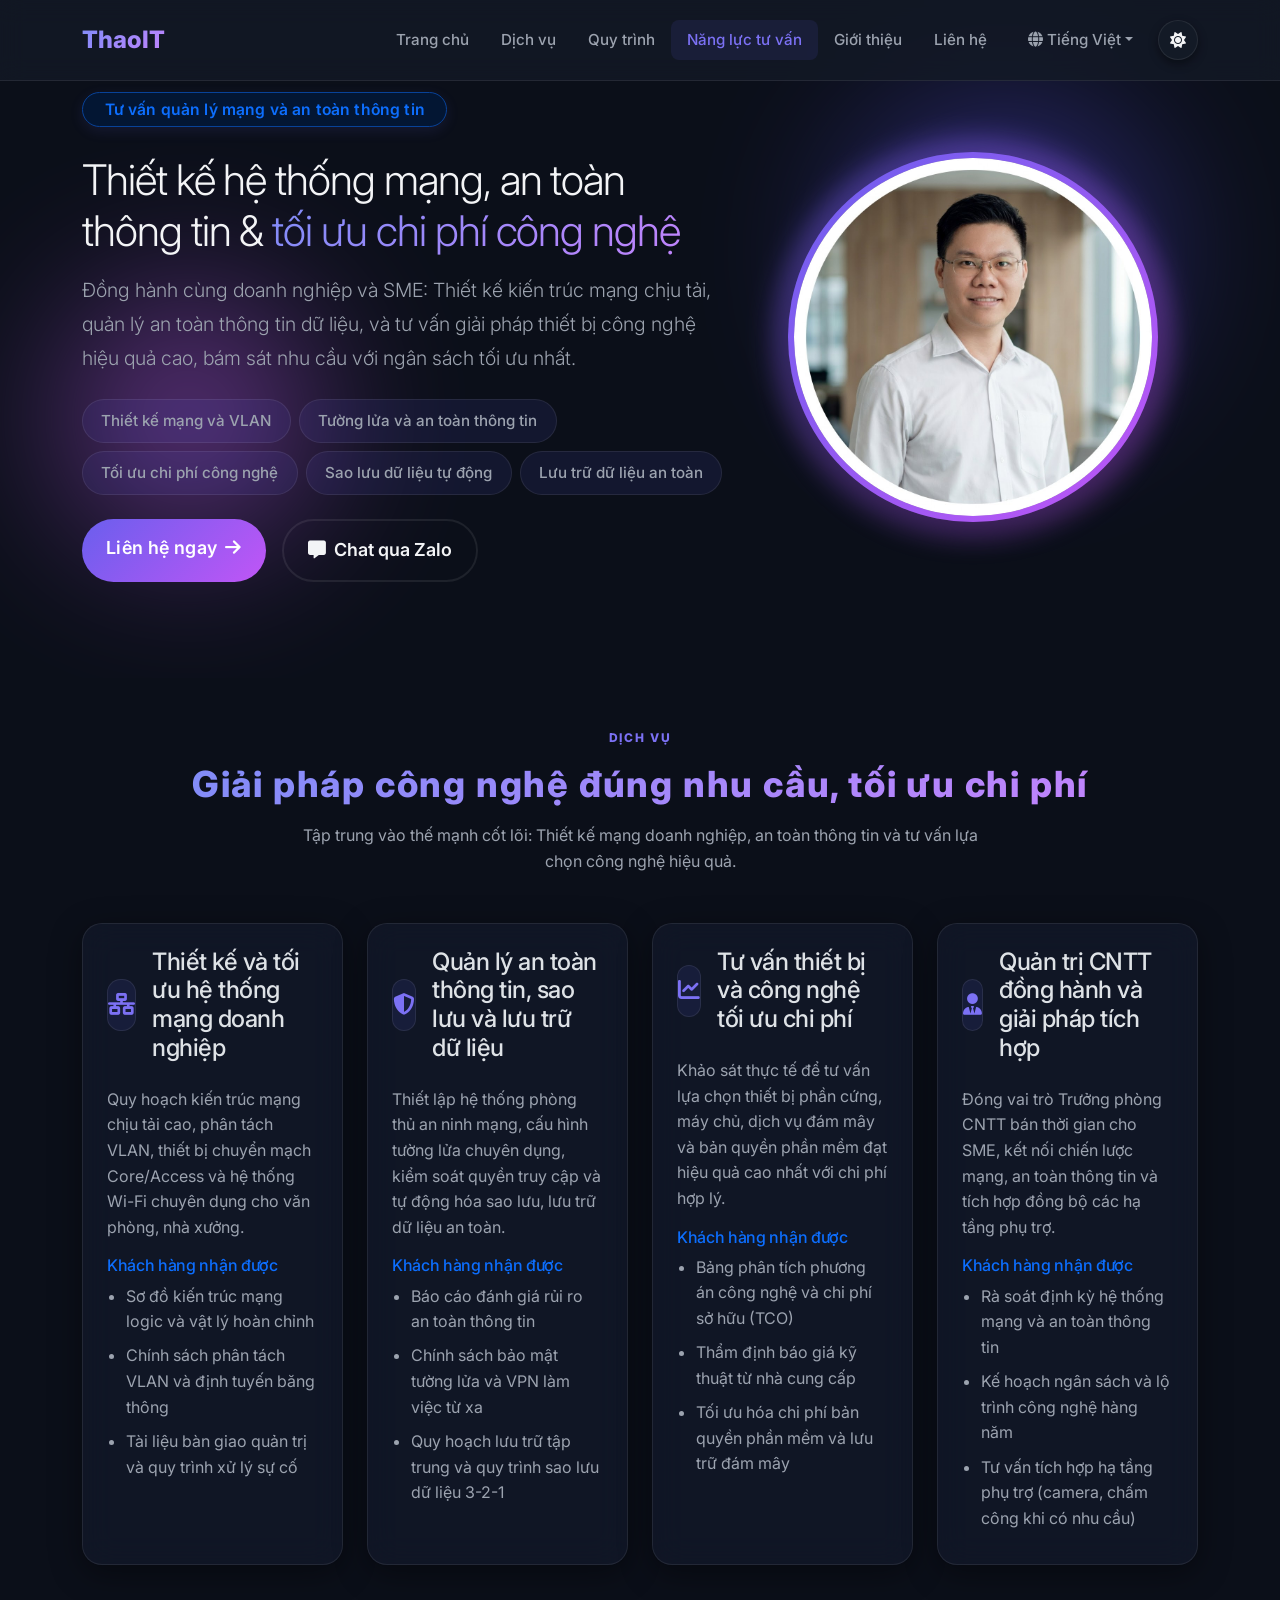
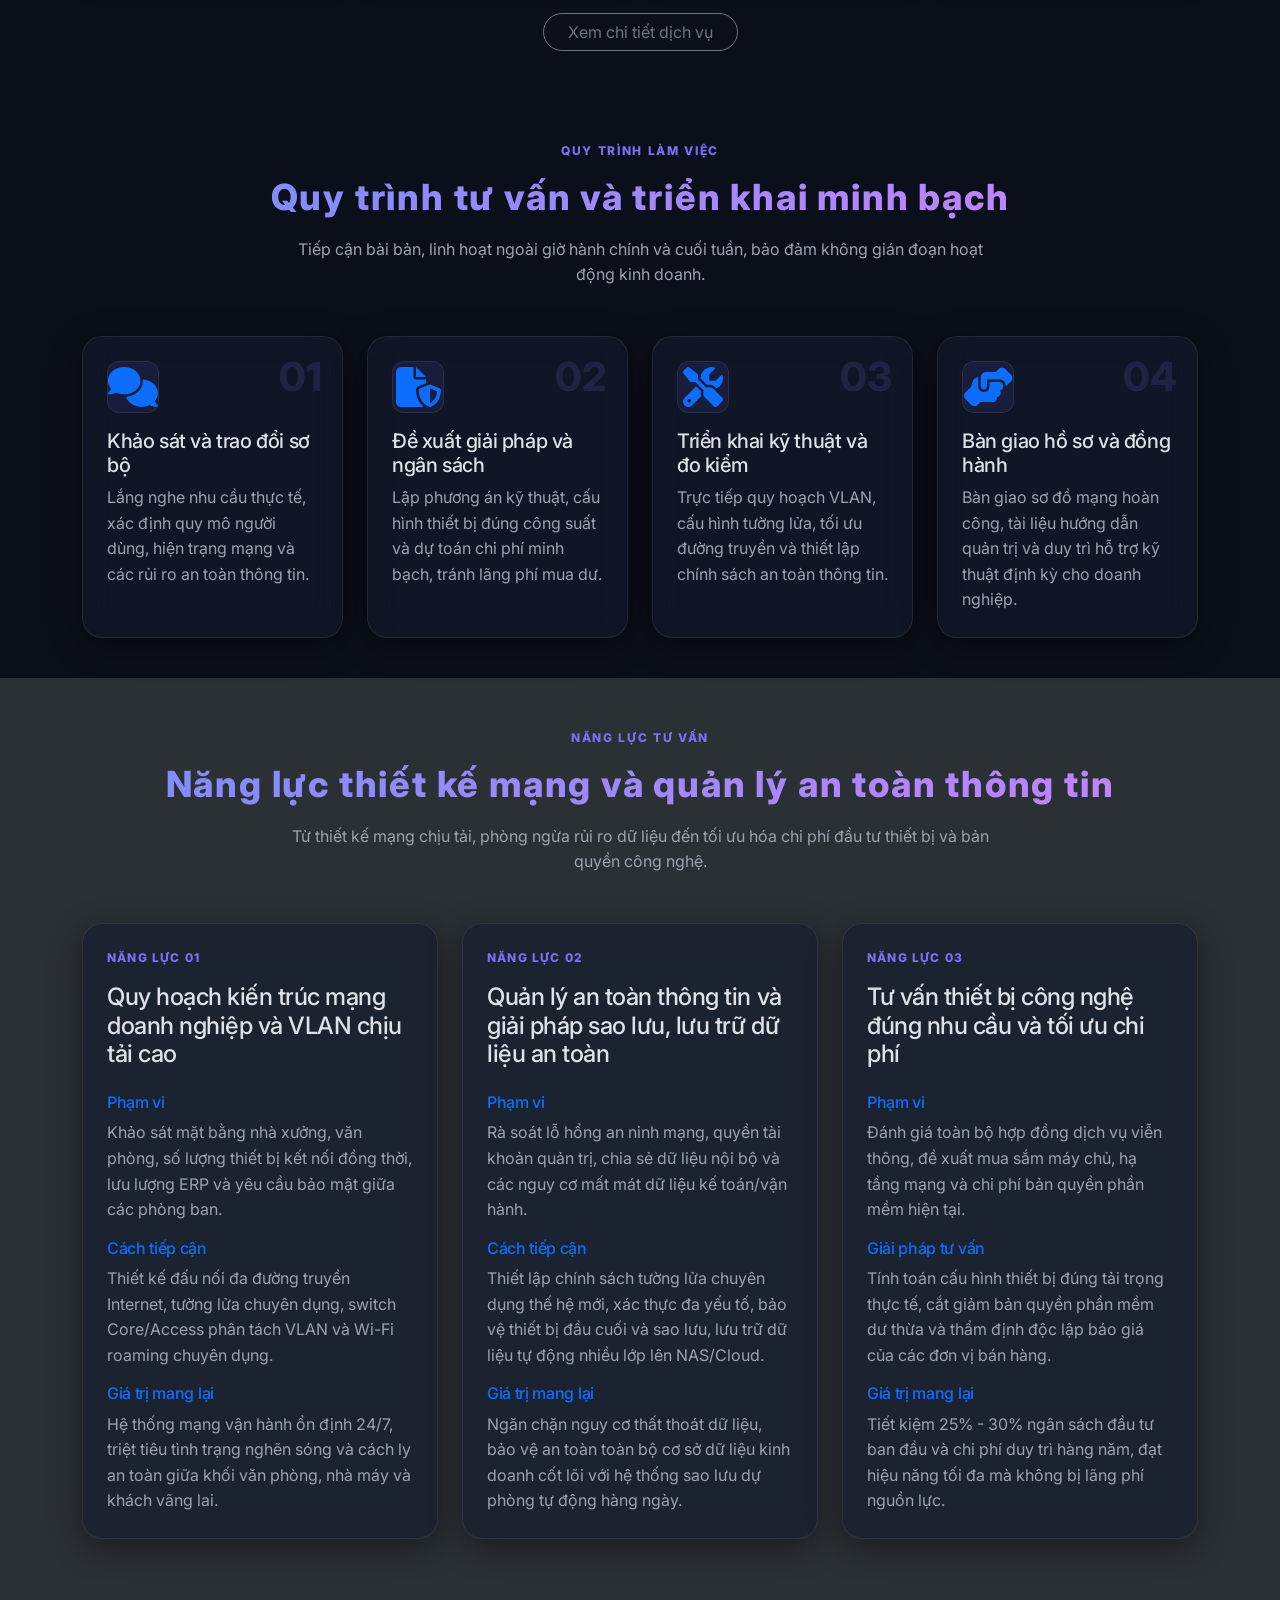
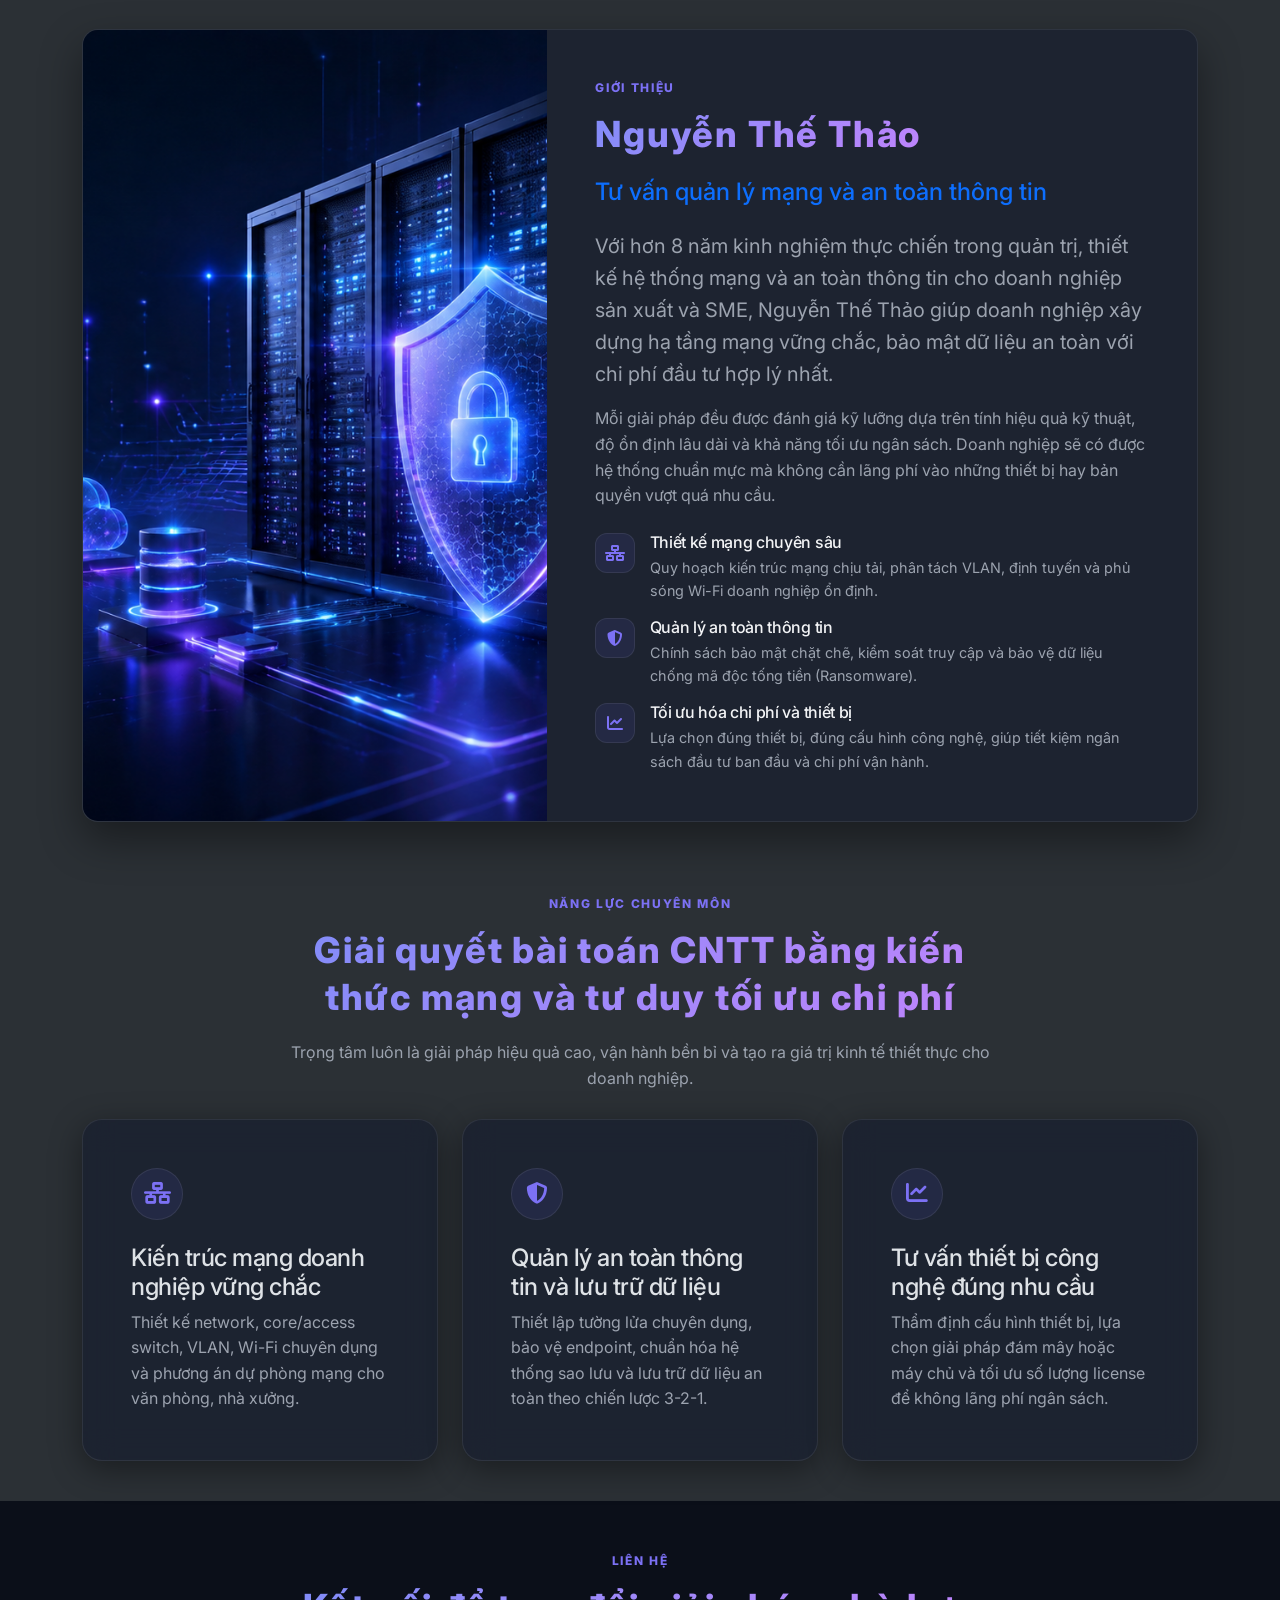
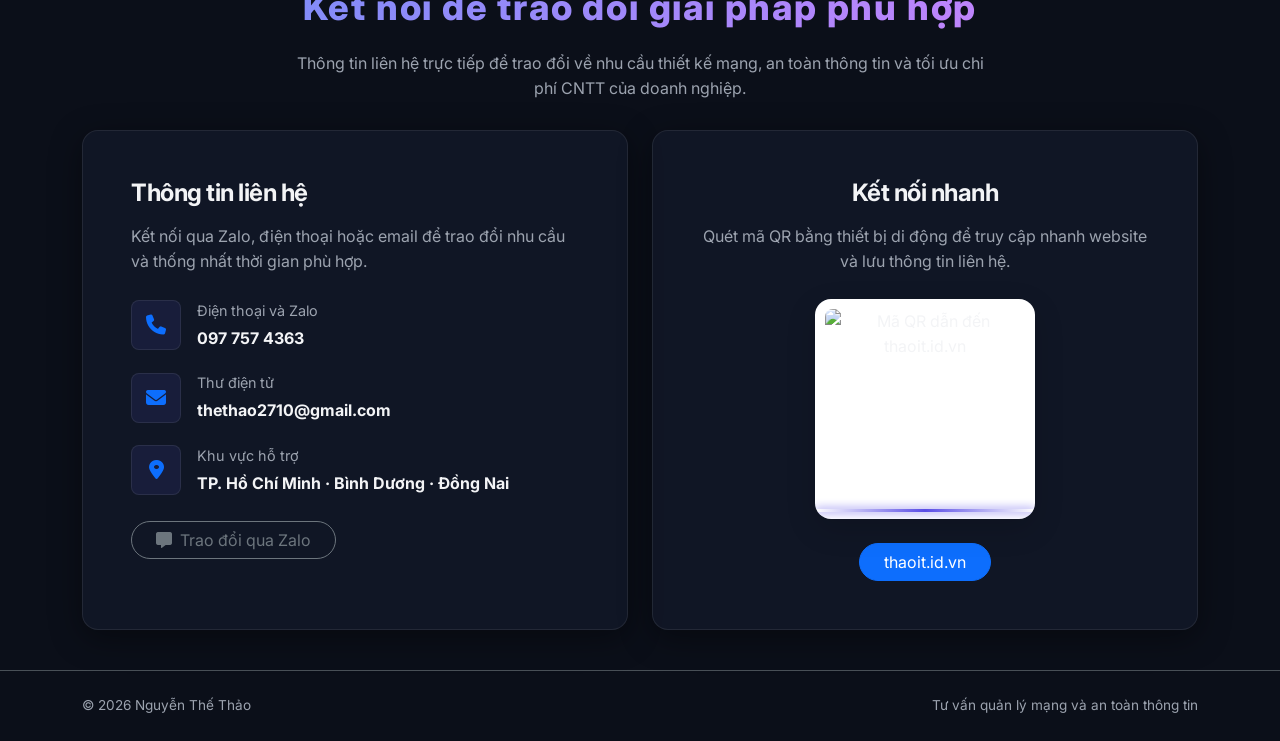
==== commit ef3759e4: "Chuẩn hóa hệ thống đa ngôn ngữ (VI-EN-JA) và tối ưu giao diện Hero section" ====
--- a/index.html
+++ b/index.html
@@ -1,18 +1,11 @@
 <!DOCTYPE html>
-<html lang="en" data-bs-theme="dark">
+<html lang="vi" data-bs-theme="dark">
 <head>
   <meta charset="UTF-8">
   <meta name="viewport" content="width=device-width, initial-scale=1.0">
-  <meta name="description" content="IT infrastructure and security consulting for manufacturing businesses and SMEs.">
-  <title>Nguyễn Thế Thảo | IT Infrastructure and Security Consultant</title>
+  <meta name="description" content="Nguyễn Thế Thảo chuyên tư vấn thiết kế hệ thống mạng doanh nghiệp, quản lý an toàn thông tin và tối ưu chi phí thiết bị công nghệ cho SME.">
+  <title>Nguyễn Thế Thảo | Tư vấn quản lý mạng và an toàn thông tin</title>
   <link rel="icon" type="image/png" href="logo_thaoit.png">
-  <link rel="manifest" href="manifest.json">
-  <meta name="theme-color" content="#6366f1">
-  <meta property="og:type" content="website">
-  <meta property="og:url" content="https://thaoit.id.vn/">
-  <meta property="og:title" content="Nguyễn Thế Thảo | IT Infrastructure and Security Consultant">
-  <meta property="og:description" content="IT infrastructure and security consulting for manufacturing businesses and SMEs.">
-  <meta property="og:image" content="https://thaoit.id.vn/logo_thaoit.png">
   <link rel="preconnect" href="https://fonts.googleapis.com">
   <link rel="preconnect" href="https://fonts.gstatic.com" crossorigin>
   <link href="https://fonts.googleapis.com/css2?family=Inter:wght@400;500;600;700;800&amp;display=swap" rel="stylesheet">
@@ -20,27 +13,28 @@
   <link rel="stylesheet" href="https://cdnjs.cloudflare.com/ajax/libs/font-awesome/6.4.0/css/all.min.css">
   <link rel="stylesheet" href="styles.css">
 </head>
-<body>
+<body data-bs-spy="scroll" data-bs-target="#main-navbar" data-bs-smooth-scroll="true" tabindex="0">
   <nav class="navbar navbar-expand-lg fixed-top custom-navbar" id="main-navbar">
     <div class="container">
       <a class="navbar-brand logo-text" href="#hero"><span class="gradient-text">ThaoIT</span></a>
-      <button class="navbar-toggler" type="button" data-bs-toggle="collapse" data-bs-target="#navbar-nav" aria-controls="navbar-nav" aria-expanded="false" aria-label="Open navigation" data-i18n-aria-label="controls.openNavigation"><span class="navbar-toggler-icon"></span></button>
+      <button class="navbar-toggler" type="button" data-bs-toggle="collapse" data-bs-target="#navbar-nav" aria-controls="navbar-nav" aria-expanded="false" aria-label="Mở menu điều hướng" data-i18n-aria-label="controls.openNavigation"><span class="navbar-toggler-icon"></span></button>
       <div class="collapse navbar-collapse" id="navbar-nav">
         <ul class="navbar-nav ms-auto align-items-lg-center">
-          <li class="nav-item"><a class="nav-link active" href="#hero" data-i18n="nav.home">Home</a></li>
-          <li class="nav-item"><a class="nav-link" href="#services" data-i18n="nav.services">Services</a></li>
-          <li class="nav-item"><a class="nav-link" href="#case-studies" data-i18n="nav.capabilities">Capabilities</a></li>
-          <li class="nav-item"><a class="nav-link" href="#about" data-i18n="nav.about">About</a></li>
-          <li class="nav-item"><a class="nav-link" href="#contact" data-i18n="nav.contact">Contact</a></li>
+          <li class="nav-item"><a class="nav-link active" href="#hero" data-i18n="nav.home">Trang chủ</a></li>
+          <li class="nav-item"><a class="nav-link" href="#services" data-i18n="nav.services">Dịch vụ</a></li>
+          <li class="nav-item"><a class="nav-link" href="#process" data-i18n="nav.process">Quy trình</a></li>
+          <li class="nav-item"><a class="nav-link" href="#case-studies" data-i18n="nav.capabilities">Năng lực tư vấn</a></li>
+          <li class="nav-item"><a class="nav-link" href="#about" data-i18n="nav.about">Giới thiệu</a></li>
+          <li class="nav-item"><a class="nav-link" href="#contact" data-i18n="nav.contact">Liên hệ</a></li>
           <li class="nav-item dropdown ms-lg-2 mt-2 mt-lg-0">
-            <button class="btn btn-link lang-btn dropdown-toggle" id="language-menu-button" type="button" data-bs-toggle="dropdown" aria-expanded="false" aria-label="Choose language" data-i18n-aria-label="controls.chooseLanguage"><i class="fa-solid fa-globe me-1"></i><span id="current-language-label">English</span></button>
+            <button class="btn btn-link lang-btn dropdown-toggle" id="language-menu-button" type="button" data-bs-toggle="dropdown" aria-expanded="false" aria-label="Chọn ngôn ngữ" data-i18n-aria-label="controls.chooseLanguage"><i class="fa-solid fa-globe me-1"></i><span id="current-language-label">Tiếng Việt</span></button>
             <ul class="dropdown-menu dropdown-menu-end p-2" aria-labelledby="language-menu-button">
+              <li><button class="dropdown-item rounded-2" type="button" data-language="vi">Tiếng Việt</button></li>
               <li><button class="dropdown-item rounded-2" type="button" data-language="en">English</button></li>
-              <li><button class="dropdown-item rounded-2" type="button" data-language="vi">Tiếng Việt</button></li>
               <li><button class="dropdown-item rounded-2" type="button" data-language="ja">日本語</button></li>
             </ul>
           </li>
-          <li class="nav-item ms-lg-2 mt-2 mt-lg-0"><button class="btn-theme-toggle" id="theme-toggle-btn" type="button" aria-label="Switch to light theme"><i class="fa-solid fa-sun" id="theme-toggle-icon"></i></button></li>
+          <li class="nav-item ms-lg-2 mt-2 mt-lg-0"><button class="btn-theme-toggle" id="theme-toggle-btn" type="button" aria-label="Chuyển sang giao diện sáng"><i class="fa-solid fa-sun" id="theme-toggle-icon"></i></button></li>
         </ul>
       </div>
     </div>
@@ -49,63 +43,107 @@
     <section class="hero-section consultant-hero d-flex align-items-center position-relative overflow-hidden" id="hero">
       <div class="hero-bg-shapes"><div class="shape shape-1"></div><div class="shape shape-2"></div></div>
       <div class="container position-relative z-2">
-        <div class="row align-items-center min-vh-100 py-5">
+        <div class="row align-items-center hero-row py-3 py-lg-4">
           <div class="col-lg-7 text-center text-lg-start">
-            <span class="badge bg-primary-subtle text-primary border border-primary-subtle px-3 py-2 rounded-pill mb-3" data-i18n="hero.badge">IT infrastructure and security consultant</span>
-            <h1 class="display-4 fw-extrabold mb-4"><span data-i18n="hero.titleStart">Reliable, secure, and manageable</span> <span class="gradient-text" data-i18n="hero.titleHighlight">IT infrastructure</span></h1>
-            <p class="lead text-secondary mb-4" data-i18n="hero.description">I partner with manufacturing businesses and SMEs to design, secure, and optimise IT infrastructure — from networks, firewalls, Microsoft 365, and Wi-Fi to backup and system operations.</p>
-            <div class="d-flex flex-wrap gap-2 justify-content-center justify-content-lg-start mb-5 consultant-tags">
-              <span data-i18n="hero.tagNetwork">Network and VLAN</span><span data-i18n="hero.tagFirewall">Firewall and VPN</span><span>Microsoft 365</span><span>Backup and NAS</span>
+            <span class="badge bg-primary-subtle text-primary border border-primary-subtle rounded-pill consultant-hero-badge d-inline-block text-wrap" data-i18n="hero.badge">Tư vấn quản lý mạng và an toàn thông tin</span>
+            <h1 class="display-4 fw-extrabold consultant-hero-title mb-3"><span data-i18n="hero.titleStart">Thiết kế hệ thống mạng, an toàn thông tin &</span> <span class="gradient-text" data-i18n="hero.titleHighlight">tối ưu chi phí công nghệ</span></h1>
+            <p class="lead text-secondary consultant-hero-desc mb-3 mb-lg-4" data-i18n="hero.description">Đồng hành cùng doanh nghiệp và SME: Thiết kế kiến trúc mạng chịu tải, quản lý an toàn thông tin dữ liệu, và tư vấn giải pháp thiết bị công nghệ hiệu quả cao, bám sát nhu cầu với ngân sách tối ưu nhất.</p>
+            <div class="d-flex flex-wrap gap-2 justify-content-center justify-content-lg-start mb-3 mb-lg-4 consultant-tags">
+              <span data-i18n="hero.tagNetwork">Thiết kế mạng và VLAN</span><span data-i18n="hero.tagFirewall">Tường lửa và an toàn thông tin</span><span data-i18n="hero.tagSecurity">Tối ưu chi phí công nghệ</span><span data-i18n="hero.tagBackup">Sao lưu dữ liệu tự động</span><span data-i18n="hero.tagStorage">Lưu trữ dữ liệu an toàn</span>
             </div>
-            <div class="d-flex flex-column flex-sm-row justify-content-center justify-content-lg-start gap-3">
-              <a href="#contact" class="btn btn-primary btn-lg px-4 py-3 rounded-pill custom-btn-primary"><span data-i18n="hero.bookConsultation">Contact now</span><i class="fa-solid fa-arrow-right ms-2"></i></a>
-              <a href="https://zalo.me/0977574363" target="_blank" rel="noopener" class="btn btn-outline-secondary btn-lg px-4 py-3 rounded-pill custom-btn-outline"><i class="fa-solid fa-message me-2"></i><span data-i18n="hero.chatZalo">Chat via Zalo</span></a>
+            <div class="d-flex flex-column flex-sm-row justify-content-center justify-content-lg-start gap-3 consultant-hero-cta">
+              <a href="#contact" class="btn btn-primary btn-lg px-4 py-2 py-lg-3 rounded-pill custom-btn-primary"><span data-i18n="hero.bookConsultation">Liên hệ ngay</span><i class="fa-solid fa-arrow-right ms-2"></i></a>
+              <a href="https://zalo.me/0977574363" target="_blank" rel="noopener" class="btn btn-outline-secondary btn-lg px-4 py-2 py-lg-3 rounded-pill custom-btn-outline"><i class="fa-solid fa-message me-2"></i><span data-i18n="hero.chatZalo">Chat qua Zalo</span></a>
             </div>
           </div>
-          <div class="col-lg-5 mt-5 mt-lg-0 text-center"><div class="hero-avatar-wrapper position-relative mx-auto"><div class="avatar-glow"></div><div class="avatar-border"><img src="profile_picture.jpg" alt="Nguyễn Thế Thảo" class="hero-avatar-img"></div></div></div>
+          <div class="col-lg-5 mt-4 mt-lg-0 text-center"><div class="hero-avatar-wrapper position-relative mx-auto"><div class="avatar-glow"></div><div class="avatar-border"><img src="profile_picture.jpg" alt="Nguyễn Thế Thảo" class="hero-avatar-img"></div></div></div>
         </div>
       </div>
     </section>
 
     <section class="py-100-60" id="services">
       <div class="container">
-        <div class="text-center mb-5"><p class="section-kicker" data-i18n="services.kicker">Services</p><h2 class="section-title" data-i18n="services.title">Solutions for business challenges</h2><p class="text-secondary mx-auto max-w-700" data-i18n="services.description">A clear scope focused on outcomes you can use to make decisions and deliver change.</p></div>
+        <div class="text-center mb-5"><p class="section-kicker" data-i18n="services.kicker">Dịch vụ</p><h2 class="section-title" data-i18n="services.title">Giải pháp công nghệ đúng nhu cầu, tối ưu chi phí</h2><p class="text-secondary mx-auto max-w-700" data-i18n="services.description">Tập trung vào thế mạnh cốt lõi: Thiết kế mạng doanh nghiệp, an toàn thông tin và tư vấn lựa chọn công nghệ hiệu quả.</p></div>
         <div class="row g-4" id="services-list-target"></div>
-        <div class="text-center mt-5"><a class="btn btn-outline-secondary rounded-pill px-4" href="services.html" data-i18n="services.viewDetails">View service details</a></div>
+        <div class="text-center mt-5"><a class="btn btn-outline-secondary rounded-pill px-4" href="services.html" data-i18n="services.viewDetails">Xem chi tiết dịch vụ</a></div>
+      </div>
+    </section>
+
+    <section class="py-100-60" id="process">
+      <div class="container">
+        <div class="text-center mb-5">
+          <p class="section-kicker" data-i18n="process.kicker">Quy trình làm việc</p>
+          <h2 class="section-title" data-i18n="process.title">Quy trình tư vấn và triển khai minh bạch</h2>
+          <p class="text-secondary mx-auto max-w-700" data-i18n="process.description">Tiếp cận bài bản, linh hoạt ngoài giờ hành chính và cuối tuần, bảo đảm không gián đoạn hoạt động kinh doanh.</p>
+        </div>
+        <div class="row g-4">
+          <div class="col-md-6 col-lg-3">
+            <article class="card border-0 glass-card h-100 p-4 process-card position-relative">
+              <span class="process-step-num">01</span>
+              <div class="process-icon-box mb-3 text-primary"><i class="fa-solid fa-comments fa-2x"></i></div>
+              <h3 class="h5 mb-2" data-i18n="process.step1Title">Khảo sát và trao đổi sơ bộ</h3>
+              <p class="text-secondary mb-0" data-i18n="process.step1Desc">Lắng nghe nhu cầu thực tế, xác định quy mô người dùng, hiện trạng mạng và các rủi ro an toàn thông tin.</p>
+            </article>
+          </div>
+          <div class="col-md-6 col-lg-3">
+            <article class="card border-0 glass-card h-100 p-4 process-card position-relative">
+              <span class="process-step-num">02</span>
+              <div class="process-icon-box mb-3 text-primary"><i class="fa-solid fa-file-shield fa-2x"></i></div>
+              <h3 class="h5 mb-2" data-i18n="process.step2Title">Đề xuất giải pháp và ngân sách</h3>
+              <p class="text-secondary mb-0" data-i18n="process.step2Desc">Lập phương án kỹ thuật, cấu hình thiết bị đúng công suất và dự toán chi phí minh bạch, tránh lãng phí mua dư.</p>
+            </article>
+          </div>
+          <div class="col-md-6 col-lg-3">
+            <article class="card border-0 glass-card h-100 p-4 process-card position-relative">
+              <span class="process-step-num">03</span>
+              <div class="process-icon-box mb-3 text-primary"><i class="fa-solid fa-screwdriver-wrench fa-2x"></i></div>
+              <h3 class="h5 mb-2" data-i18n="process.step3Title">Triển khai kỹ thuật và đo kiểm</h3>
+              <p class="text-secondary mb-0" data-i18n="process.step3Desc">Trực tiếp quy hoạch VLAN, cấu hình tường lửa, tối ưu đường truyền và thiết lập chính sách an toàn thông tin.</p>
+            </article>
+          </div>
+          <div class="col-md-6 col-lg-3">
+            <article class="card border-0 glass-card h-100 p-4 process-card position-relative">
+              <span class="process-step-num">04</span>
+              <div class="process-icon-box mb-3 text-primary"><i class="fa-solid fa-handshake-angle fa-2x"></i></div>
+              <h3 class="h5 mb-2" data-i18n="process.step4Title">Bàn giao hồ sơ và đồng hành</h3>
+              <p class="text-secondary mb-0" data-i18n="process.step4Desc">Bàn giao sơ đồ mạng hoàn công, tài liệu hướng dẫn quản trị và duy trì hỗ trợ kỹ thuật định kỳ cho doanh nghiệp.</p>
+            </article>
+          </div>
+        </div>
       </div>
     </section>
 
     <section class="py-100-60 bg-body-tertiary" id="case-studies">
-      <div class="container"><div class="text-center mb-5"><p class="section-kicker" data-i18n="cases.kicker">Capabilities</p><h2 class="section-title" data-i18n="cases.title">Solving enterprise-scale IT challenges</h2><p class="text-secondary mx-auto max-w-700" data-i18n="cases.description">From current-state assessment to implementation planning, risk control, and operating cost optimisation.</p></div><div class="row g-4" id="case-studies-target"></div></div>
+      <div class="container"><div class="text-center mb-5"><p class="section-kicker" data-i18n="cases.kicker">Năng lực tư vấn</p><h2 class="section-title" data-i18n="cases.title">Năng lực thiết kế mạng và quản lý an toàn thông tin</h2><p class="text-secondary mx-auto max-w-700" data-i18n="cases.description">Từ thiết kế mạng chịu tải, phòng ngừa rủi ro dữ liệu đến tối ưu hóa chi phí đầu tư thiết bị và bản quyền công nghệ.</p></div><div class="row g-4" id="case-studies-target"></div></div>
     </section>
 
     <section class="py-100-60 bg-body-tertiary" id="about">
       <div class="container">
         <article class="about-profile-panel rounded-4 overflow-hidden">
           <div class="row g-0 align-items-stretch">
-            <div class="col-lg-5"><figure class="about-visual mb-0"><img src="infrastructure-security-illustration.png" alt="Illustration of servers, networking, and IT security" data-i18n-alt="image.infrastructureAlt" loading="lazy"></figure></div>
+            <div class="col-lg-5"><figure class="about-visual mb-0"><img src="infrastructure-security-illustration.png" alt="Minh họa hệ thống máy chủ, mạng và bảo mật CNTT" data-i18n-alt="image.infrastructureAlt" loading="lazy"></figure></div>
             <div class="col-lg-7">
               <div class="about-copy p-4 p-lg-5">
-                <p class="section-kicker" data-i18n="about.kicker">About</p>
+                <p class="section-kicker" data-i18n="about.kicker">Giới thiệu</p>
                 <h2 class="section-title mb-3">Nguyễn Thế Thảo</h2>
-                <p class="h4 text-primary mb-4" data-i18n="about.role">IT infrastructure and security consultant</p>
-                <p class="text-secondary fs-5 mb-3" data-i18n="about.descriptionOne">With more than eight years of hands-on experience managing, operating, and improving IT infrastructure for manufacturing businesses, Nguyễn Thế Thảo turns complex technical issues into a clear priority roadmap aligned with budget and operational goals.</p>
-                <p class="text-secondary mb-4" data-i18n="about.descriptionTwo">Every recommendation considers system stability, data protection, total cost of ownership, and room to scale. The aim is evidence-based investment, proactive operations, and less risk of disruption.</p>
+                <p class="h4 text-primary mb-4" data-i18n="about.role">Tư vấn quản lý mạng và an toàn thông tin</p>
+                <p class="text-secondary fs-5 mb-3" data-i18n="about.descriptionOne">Với hơn 8 năm kinh nghiệm thực chiến trong quản trị, thiết kế hệ thống mạng và an toàn thông tin cho doanh nghiệp sản xuất và SME, Nguyễn Thế Thảo giúp doanh nghiệp xây dựng hạ tầng mạng vững chắc, bảo mật dữ liệu an toàn với chi phí đầu tư hợp lý nhất.</p>
+                <p class="text-secondary mb-4" data-i18n="about.descriptionTwo">Mỗi giải pháp đều được đánh giá kỹ lưỡng dựa trên tính hiệu quả kỹ thuật, độ ổn định lâu dài và khả năng tối ưu ngân sách. Doanh nghiệp sẽ có được hệ thống chuẩn mực mà không cần lãng phí vào những thiết bị hay bản quyền vượt quá nhu cầu.</p>
                 <div class="about-highlights">
-                  <div class="about-highlight"><span class="about-highlight-icon"><i class="fa-solid fa-industry"></i></span><div><h3 class="h6 mb-1" data-i18n="about.highlightOneTitle">Understanding manufacturing environments</h3><p class="text-secondary mb-0" data-i18n="about.highlightOneText">Connect the requirements of offices, production floors, and business-critical applications.</p></div></div>
-                  <div class="about-highlight"><span class="about-highlight-icon"><i class="fa-solid fa-magnifying-glass-chart"></i></span><div><h3 class="h6 mb-1" data-i18n="about.highlightTwoTitle">Advice grounded in current reality</h3><p class="text-secondary mb-0" data-i18n="about.highlightTwoText">Prioritise action by impact, risk, and available resources.</p></div></div>
-                  <div class="about-highlight"><span class="about-highlight-icon"><i class="fa-solid fa-people-group"></i></span><div><h3 class="h6 mb-1" data-i18n="about.highlightThreeTitle">Collaboration through implementation</h3><p class="text-secondary mb-0" data-i18n="about.highlightThreeText">Work with internal IT and vendors to move the plan into practice.</p></div></div>
+                  <div class="about-highlight"><span class="about-highlight-icon"><i class="fa-solid fa-network-wired"></i></span><div><h3 class="h6 mb-1" data-i18n="about.highlightOneTitle">Thiết kế mạng chuyên sâu</h3><p class="text-secondary mb-0" data-i18n="about.highlightOneText">Quy hoạch kiến trúc mạng chịu tải, phân tách VLAN, định tuyến và phủ sóng Wi-Fi doanh nghiệp ổn định.</p></div></div>
+                  <div class="about-highlight"><span class="about-highlight-icon"><i class="fa-solid fa-shield-halved"></i></span><div><h3 class="h6 mb-1" data-i18n="about.highlightTwoTitle">Quản lý an toàn thông tin</h3><p class="text-secondary mb-0" data-i18n="about.highlightTwoText">Chính sách bảo mật chặt chẽ, kiểm soát truy cập và bảo vệ dữ liệu chống mã độc tống tiền (Ransomware).</p></div></div>
+                  <div class="about-highlight"><span class="about-highlight-icon"><i class="fa-solid fa-chart-line"></i></span><div><h3 class="h6 mb-1" data-i18n="about.highlightThreeTitle">Tối ưu hóa chi phí và thiết bị</h3><p class="text-secondary mb-0" data-i18n="about.highlightThreeText">Lựa chọn đúng thiết bị, đúng cấu hình công nghệ, giúp tiết kiệm ngân sách đầu tư ban đầu và chi phí vận hành.</p></div></div>
                 </div>
               </div>
             </div>
           </div>
         </article>
         <div class="mt-5 pt-lg-4">
-          <div class="text-center mx-auto max-w-700"><p class="section-kicker" data-i18n="about.capabilitiesKicker">Professional capabilities</p><h3 class="h2 section-title mb-3" data-i18n="about.capabilitiesTitle">Solve IT infrastructure through operational and investment insight</h3><p class="text-secondary mb-0" data-i18n="about.capabilitiesDescription">From assessing the current state to organising delivery, the focus is always on a suitable solution that can operate for the long term and create clear business value.</p></div>
+          <div class="text-center mx-auto max-w-700"><p class="section-kicker" data-i18n="about.capabilitiesKicker">Năng lực chuyên môn</p><h3 class="h2 section-title mb-3" data-i18n="about.capabilitiesTitle">Giải quyết bài toán CNTT bằng kiến thức mạng và tư duy tối ưu chi phí</h3><p class="text-secondary mb-0" data-i18n="about.capabilitiesDescription">Trọng tâm luôn là giải pháp hiệu quả cao, vận hành bền bỉ và tạo ra giá trị kinh tế thiết thực cho doanh nghiệp.</p></div>
           <div class="row g-4 mt-1">
-            <div class="col-md-4"><article class="card border-0 glass-card capability-card h-100 p-4 p-lg-5"><i class="fa-solid fa-network-wired feature-icon"></i><h4 class="h4 mt-4" data-i18n="about.capabilityOneTitle">Fit-for-purpose infrastructure architecture</h4><p class="text-secondary mb-0" data-i18n="about.capabilityOneText">Design networks, Wi-Fi, firewalls, servers, and contingency measures around users, factory operations, and critical systems.</p></article></div>
-            <div class="col-md-4"><article class="card border-0 glass-card capability-card h-100 p-4 p-lg-5"><i class="fa-solid fa-shield-halved feature-icon"></i><h4 class="h4 mt-4" data-i18n="about.capabilityTwoTitle">Proactive security, ready recovery</h4><p class="text-secondary mb-0" data-i18n="about.capabilityTwoText">Review access, VPNs, firewalls, Microsoft 365, endpoints, and backups to reduce risk and keep the business operating.</p></article></div>
-            <div class="col-md-4"><article class="card border-0 glass-card capability-card h-100 p-4 p-lg-5"><i class="fa-solid fa-chart-line feature-icon"></i><h4 class="h4 mt-4" data-i18n="about.capabilityThreeTitle">Right-sized investment, optimised cost</h4><p class="text-secondary mb-0" data-i18n="about.capabilityThreeText">Advise on equipment, servers or cloud, application editions, and license quantities to control cost while keeping room to grow.</p></article></div>
+            <div class="col-md-4"><article class="card border-0 glass-card capability-card h-100 p-4 p-lg-5"><i class="fa-solid fa-network-wired feature-icon"></i><h4 class="h4 mt-4" data-i18n="about.capabilityOneTitle">Kiến trúc mạng doanh nghiệp vững chắc</h4><p class="text-secondary mb-0" data-i18n="about.capabilityOneText">Thiết kế network, core/access switch, VLAN, Wi-Fi chuyên dụng và phương án dự phòng mạng cho văn phòng, nhà xưởng.</p></article></div>
+            <div class="col-md-4"><article class="card border-0 glass-card capability-card h-100 p-4 p-lg-5"><i class="fa-solid fa-shield-halved feature-icon"></i><h4 class="h4 mt-4" data-i18n="about.capabilityTwoTitle">Quản lý an toàn thông tin và lưu trữ dữ liệu</h4><p class="text-secondary mb-0" data-i18n="about.capabilityTwoText">Thiết lập tường lửa chuyên dụng, bảo vệ endpoint, chuẩn hóa hệ thống sao lưu và lưu trữ dữ liệu an toàn theo chiến lược 3-2-1.</p></article></div>
+            <div class="col-md-4"><article class="card border-0 glass-card capability-card h-100 p-4 p-lg-5"><i class="fa-solid fa-chart-line feature-icon"></i><h4 class="h4 mt-4" data-i18n="about.capabilityThreeTitle">Tư vấn thiết bị công nghệ đúng nhu cầu</h4><p class="text-secondary mb-0" data-i18n="about.capabilityThreeText">Thẩm định cấu hình thiết bị, lựa chọn giải pháp đám mây hoặc máy chủ và tối ưu số lượng license để không lãng phí ngân sách.</p></article></div>
           </div>
         </div>
       </div>
@@ -113,27 +151,27 @@
 
     <section class="py-100-60" id="contact">
       <div class="container">
-        <div class="text-center mx-auto contact-heading"><p class="section-kicker" data-i18n="contact.kicker">Contact</p><h2 class="section-title mb-3" data-i18n="contact.title">Connect to discuss the right solution</h2><p class="text-secondary mb-0" data-i18n="contact.description">Use the details below to discuss your organisation's IT infrastructure, security, and operational needs.</p></div>
+        <div class="text-center mx-auto contact-heading"><p class="section-kicker" data-i18n="contact.kicker">Liên hệ</p><h2 class="section-title mb-3" data-i18n="contact.title">Kết nối để trao đổi giải pháp phù hợp</h2><p class="text-secondary mb-0" data-i18n="contact.description">Thông tin liên hệ trực tiếp để trao đổi về nhu cầu thiết kế mạng, an toàn thông tin và tối ưu chi phí CNTT của doanh nghiệp.</p></div>
         <div class="row g-4 mt-1">
           <div class="col-lg-6">
             <article class="contact-panel rounded-4 h-100 p-4 p-lg-5">
-              <h3 class="h4 fw-bold mb-3" data-i18n="contact.infoTitle">Contact details</h3><p class="text-secondary mb-4" data-i18n="contact.infoDescription">Reach out via Zalo, phone, or email to discuss your needs and agree on a suitable time.</p>
-              <div class="contact-detail"><span class="contact-icon rounded-3 text-primary"><i class="fa-solid fa-phone"></i></span><div><p class="contact-detail-label mb-1" data-i18n="contact.phone">Phone and Zalo</p><a class="contact-detail-value" href="tel:0977574363">097 757 4363</a></div></div>
-              <div class="contact-detail"><span class="contact-icon rounded-3 text-primary"><i class="fa-solid fa-envelope"></i></span><div><p class="contact-detail-label mb-1" data-i18n="contact.email">Email</p><a class="contact-detail-value" href="mailto:thethao2710@gmail.com">thethao2710@gmail.com</a></div></div>
-              <div class="contact-detail"><span class="contact-icon rounded-3 text-primary"><i class="fa-solid fa-location-dot"></i></span><div><p class="contact-detail-label mb-1" data-i18n="contact.region">Service area</p><p class="contact-detail-value mb-0" data-i18n="contact.regionValue">Ho Chi Minh City · Binh Duong · Dong Nai</p></div></div>
-              <a class="btn btn-outline-secondary rounded-pill px-4 mt-4" href="https://zalo.me/0977574363" target="_blank" rel="noopener"><i class="fa-solid fa-message me-2"></i><span data-i18n="contact.zalo">Chat via Zalo</span></a>
+              <h3 class="h4 fw-bold mb-3" data-i18n="contact.infoTitle">Thông tin liên hệ</h3><p class="text-secondary mb-4" data-i18n="contact.infoDescription">Kết nối qua Zalo, điện thoại hoặc email để trao đổi nhu cầu và thống nhất thời gian phù hợp.</p>
+              <div class="contact-detail"><span class="contact-icon rounded-3 text-primary"><i class="fa-solid fa-phone"></i></span><div><p class="contact-detail-label mb-1" data-i18n="contact.phone">Điện thoại và Zalo</p><a class="contact-detail-value" href="tel:0977574363">097 757 4363</a></div></div>
+              <div class="contact-detail"><span class="contact-icon rounded-3 text-primary"><i class="fa-solid fa-envelope"></i></span><div><p class="contact-detail-label mb-1" data-i18n="contact.email">Thư điện tử</p><a class="contact-detail-value" href="mailto:thethao2710@gmail.com">thethao2710@gmail.com</a></div></div>
+              <div class="contact-detail"><span class="contact-icon rounded-3 text-primary"><i class="fa-solid fa-location-dot"></i></span><div><p class="contact-detail-label mb-1" data-i18n="contact.region">Khu vực hỗ trợ</p><p class="contact-detail-value mb-0" data-i18n="contact.regionValue">TP. Hồ Chí Minh · Bình Dương · Đồng Nai</p></div></div>
+              <a class="btn btn-outline-secondary rounded-pill px-4 mt-4" href="https://zalo.me/0977574363" target="_blank" rel="noopener"><i class="fa-solid fa-message me-2"></i><span data-i18n="contact.zalo">Trao đổi qua Zalo</span></a>
             </article>
           </div>
           <div class="col-lg-6">
-            <article class="contact-panel qr-card-container rounded-4 h-100 p-4 p-lg-5"><h3 class="h4 fw-bold mb-3 qr-title-custom" data-i18n="contact.quickTitle">Quick access</h3><p class="text-secondary mb-4" data-i18n="contact.quickDescription">Scan the QR code on a mobile device for quick access to the website and contact details.</p><div class="qr-wrapper"><img class="qr-image" src="https://api.qrserver.com/v1/create-qr-code/?size=200x200&amp;data=https%3A%2F%2Fthaoit.id.vn%2F" alt="QR code for thaoit.id.vn" data-i18n-alt="contact.qrAlt"><span class="qr-scan-line" aria-hidden="true"></span></div><a class="btn btn-primary rounded-pill px-4 mt-4" href="https://thaoit.id.vn/" target="_blank" rel="noopener">thaoit.id.vn</a></article>
+            <article class="contact-panel qr-card-container rounded-4 h-100 p-4 p-lg-5"><h3 class="h4 fw-bold mb-3 qr-title-custom" data-i18n="contact.quickTitle">Kết nối nhanh</h3><p class="text-secondary mb-4" data-i18n="contact.quickDescription">Quét mã QR bằng thiết bị di động để truy cập nhanh website và lưu thông tin liên hệ.</p><div class="qr-wrapper"><img class="qr-image" src="https://api.qrserver.com/v1/create-qr-code/?size=200x200&amp;data=https%3A%2F%2Fthaoit.id.vn%2F" alt="Mã QR dẫn đến thaoit.id.vn" data-i18n-alt="contact.qrAlt"><span class="qr-scan-line" aria-hidden="true"></span></div><a class="btn btn-primary rounded-pill px-4 mt-4" href="https://thaoit.id.vn/" target="_blank" rel="noopener">thaoit.id.vn</a></article>
           </div>
         </div>
       </div>
     </section>
   </main>
-  <footer class="border-top py-4"><div class="container d-flex flex-column flex-md-row justify-content-between gap-2 text-secondary fs-7"><span>© 2026 Nguyễn Thế Thảo</span><span data-i18n="footer.role">IT infrastructure and security consultant</span></div></footer>
-  <button class="btn-back-to-top" id="back-to-top" aria-label="Back to top" data-i18n-aria-label="backToTop"><i class="fa-solid fa-arrow-up"></i></button>
-  <template id="service-card-template"><div class="col-lg-4"><article class="card border-0 glass-card h-100 p-4 service-card"><div class="d-flex align-items-center gap-3"><span class="service-icon-box"><i class="service-icon"></i></span><h3 class="h4 mb-0 service-title"></h3></div><p class="text-secondary mt-4 service-description"></p><h4 class="h6 text-primary service-deliverables-heading">What you receive</h4><ul class="service-deliverables text-secondary mb-0"></ul></article></div></template>
+  <footer class="border-top py-4"><div class="container d-flex flex-column flex-md-row justify-content-between gap-2 text-secondary fs-7"><span>© 2026 Nguyễn Thế Thảo</span><span data-i18n="footer.role">Tư vấn quản lý mạng và an toàn thông tin</span></div></footer>
+  <button class="btn-back-to-top" id="back-to-top" aria-label="Lên đầu trang" data-i18n-aria-label="backToTop"><i class="fa-solid fa-arrow-up"></i></button>
+  <template id="service-card-template"><div class="col-md-6 col-xl-3"><article class="card border-0 glass-card h-100 p-4 service-card"><div class="d-flex align-items-center gap-3"><span class="service-icon-box"><i class="service-icon"></i></span><h3 class="h4 mb-0 service-title"></h3></div><p class="text-secondary mt-4 service-description"></p><h4 class="h6 text-primary service-deliverables-heading">Khách hàng nhận được</h4><ul class="service-deliverables text-secondary mb-0"></ul></article></div></template>
   <template id="case-study-template"><div class="col-lg-4"><article class="card border-0 glass-card h-100 p-4 case-card"><span class="case-label"></span><h3 class="h4 mt-3 case-title"></h3><div class="case-content text-secondary"></div></article></div></template>
   <script src="https://cdn.jsdelivr.net/npm/bootstrap@5.3.3/dist/js/bootstrap.bundle.min.js" integrity="sha384-YvpcrYf0tY3lHB60NNkmXc5s9fDVZLESaAA55NDzOxhy9GkcIdslK1eN7N6jIeHz" crossorigin="anonymous"></script>
   <script src="site-controls.js"></script>
--- a/styles.css
+++ b/styles.css
@@ -105,13 +105,44 @@
   text-transform: uppercase;
 }
 
+.consultant-hero-badge {
+  display: inline-flex;
+  align-items: center;
+  font-size: 0.98rem !important;
+  font-weight: 600;
+  padding: 0.55rem 1.35rem !important;
+  letter-spacing: 0.01em;
+  border-width: 1.5px !important;
+  margin-bottom: 1.65rem !important;
+  box-shadow: 0 4px 14px rgba(99, 102, 241, 0.12);
+}
+
+.consultant-hero-desc {
+  font-size: 1.22rem;
+  line-height: 1.75;
+  color: var(--text-secondary);
+}
+
 .consultant-tags span {
   background: var(--primary-subtle);
   border: 1px solid var(--border-color);
   border-radius: 999px;
   color: var(--text-secondary);
-  font-size: 0.85rem;
-  padding: 0.45rem 0.8rem;
+  font-size: 0.95rem;
+  font-weight: 500;
+  padding: 0.55rem 1.15rem;
+  transition: var(--transition-fast);
+}
+
+.consultant-tags span:hover {
+  color: var(--primary-light);
+  border-color: var(--primary-color);
+}
+
+.consultant-hero-cta .btn {
+  font-size: 1.12rem;
+  padding: 0.85rem 2rem;
+  font-weight: 600;
 }
 
 .service-icon-box,
@@ -476,6 +507,52 @@
 
 .hero-section {
   background-color: var(--bg-base);
+  padding-top: 72px;
+}
+
+.hero-row {
+  min-height: calc(100vh - 72px);
+}
+
+@media (min-width: 992px) {
+  .hero-section.consultant-hero.d-flex {
+    align-items: flex-start !important;
+  }
+
+  .consultant-hero {
+    padding-top: 80px !important;
+    padding-bottom: 3.5rem !important;
+  }
+
+  .consultant-hero .hero-row {
+    min-height: auto !important;
+    padding-top: 0.75rem !important;
+    padding-bottom: 2.5rem !important;
+    align-items: center;
+  }
+
+  .consultant-hero-title {
+    font-size: clamp(2.35rem, 3.3vw, 3.45rem) !important;
+    line-height: 1.22;
+    letter-spacing: -0.025em;
+  }
+}
+
+@media (min-width: 1400px) {
+  .consultant-hero .hero-row {
+    padding-top: 1.25rem !important;
+    padding-bottom: 3.5rem !important;
+  }
+
+  .consultant-hero-title {
+    font-size: clamp(2.6rem, 3.5vw, 3.75rem) !important;
+  }
+}
+
+@media (max-width: 991.98px) {
+  .hero-section {
+    padding-top: 75px;
+  }
 }
 
 .hero-bg-shapes .shape {
@@ -531,8 +608,14 @@
 }
 @media (min-width: 992px) {
   .hero-avatar-wrapper {
-    width: 380px;
-    height: 380px;
+    width: 370px;
+    height: 370px;
+  }
+}
+@media (min-width: 1400px) {
+  .hero-avatar-wrapper {
+    width: 420px;
+    height: 420px;
   }
 }
 
@@ -919,3 +1002,54 @@
     font-size: 1rem;
   }
 }
+
+/* ==========================================================================
+   WORKING PROCESS CARDS
+   ========================================================================== */
+.process-card {
+  position: relative;
+  overflow: hidden;
+  display: flex;
+  flex-direction: column;
+  justify-content: flex-start;
+  transition: var(--transition-smooth);
+}
+
+.process-step-num {
+  position: absolute;
+  top: 1.25rem;
+  right: 1.25rem;
+  font-size: 2.5rem;
+  font-weight: 800;
+  line-height: 1;
+  color: var(--primary-light);
+  opacity: 0.15;
+  pointer-events: none;
+  transition: var(--transition-fast);
+}
+
+.process-card:hover .process-step-num {
+  opacity: 0.35;
+  transform: scale(1.1);
+}
+
+.process-icon-box {
+  width: 52px;
+  height: 52px;
+  border-radius: 12px;
+  background: var(--primary-subtle);
+  border: 1px solid var(--border-color);
+  display: flex;
+  align-items: center;
+  justify-content: center;
+  font-size: 1.25rem;
+  transition: var(--transition-smooth);
+}
+
+.process-card:hover .process-icon-box {
+  background: var(--gradient-hero);
+  color: #ffffff !important;
+  box-shadow: 0 8px 16px rgba(99, 102, 241, 0.25);
+  transform: translateY(-2px);
+}
+
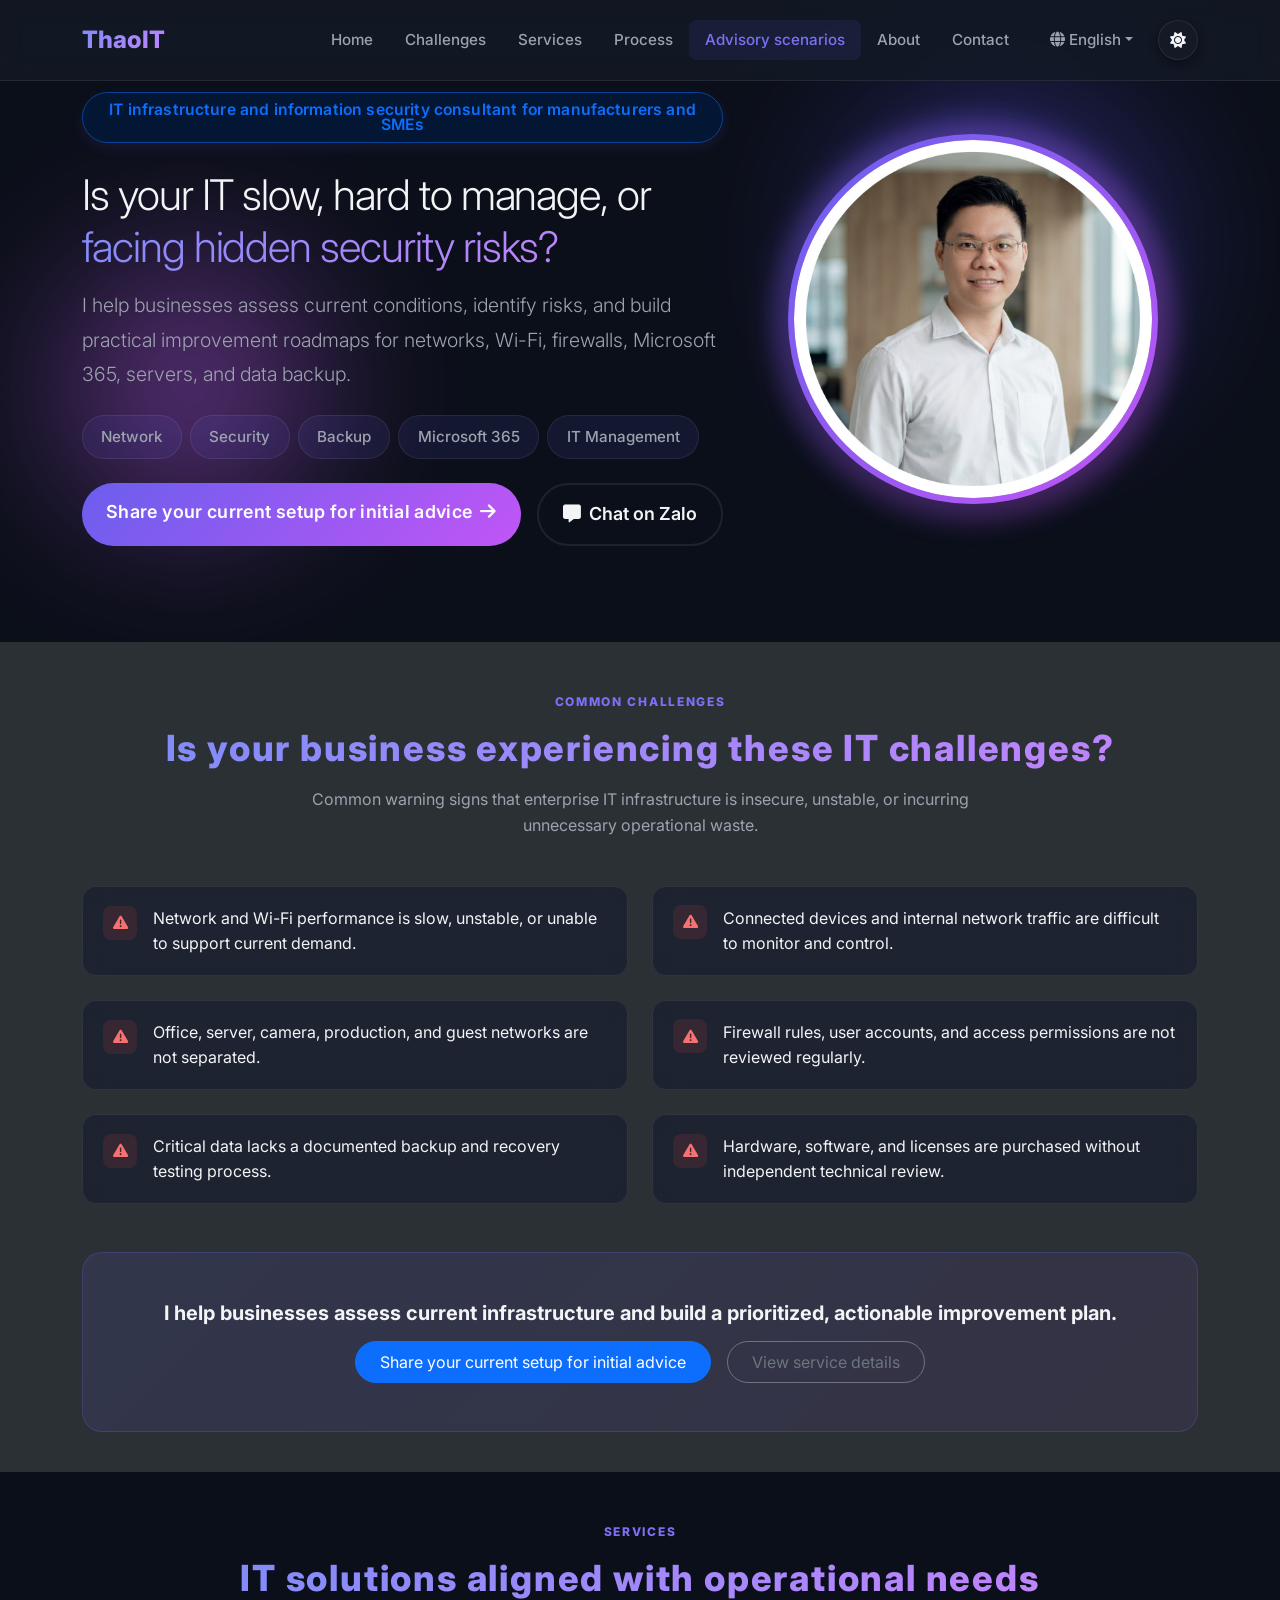
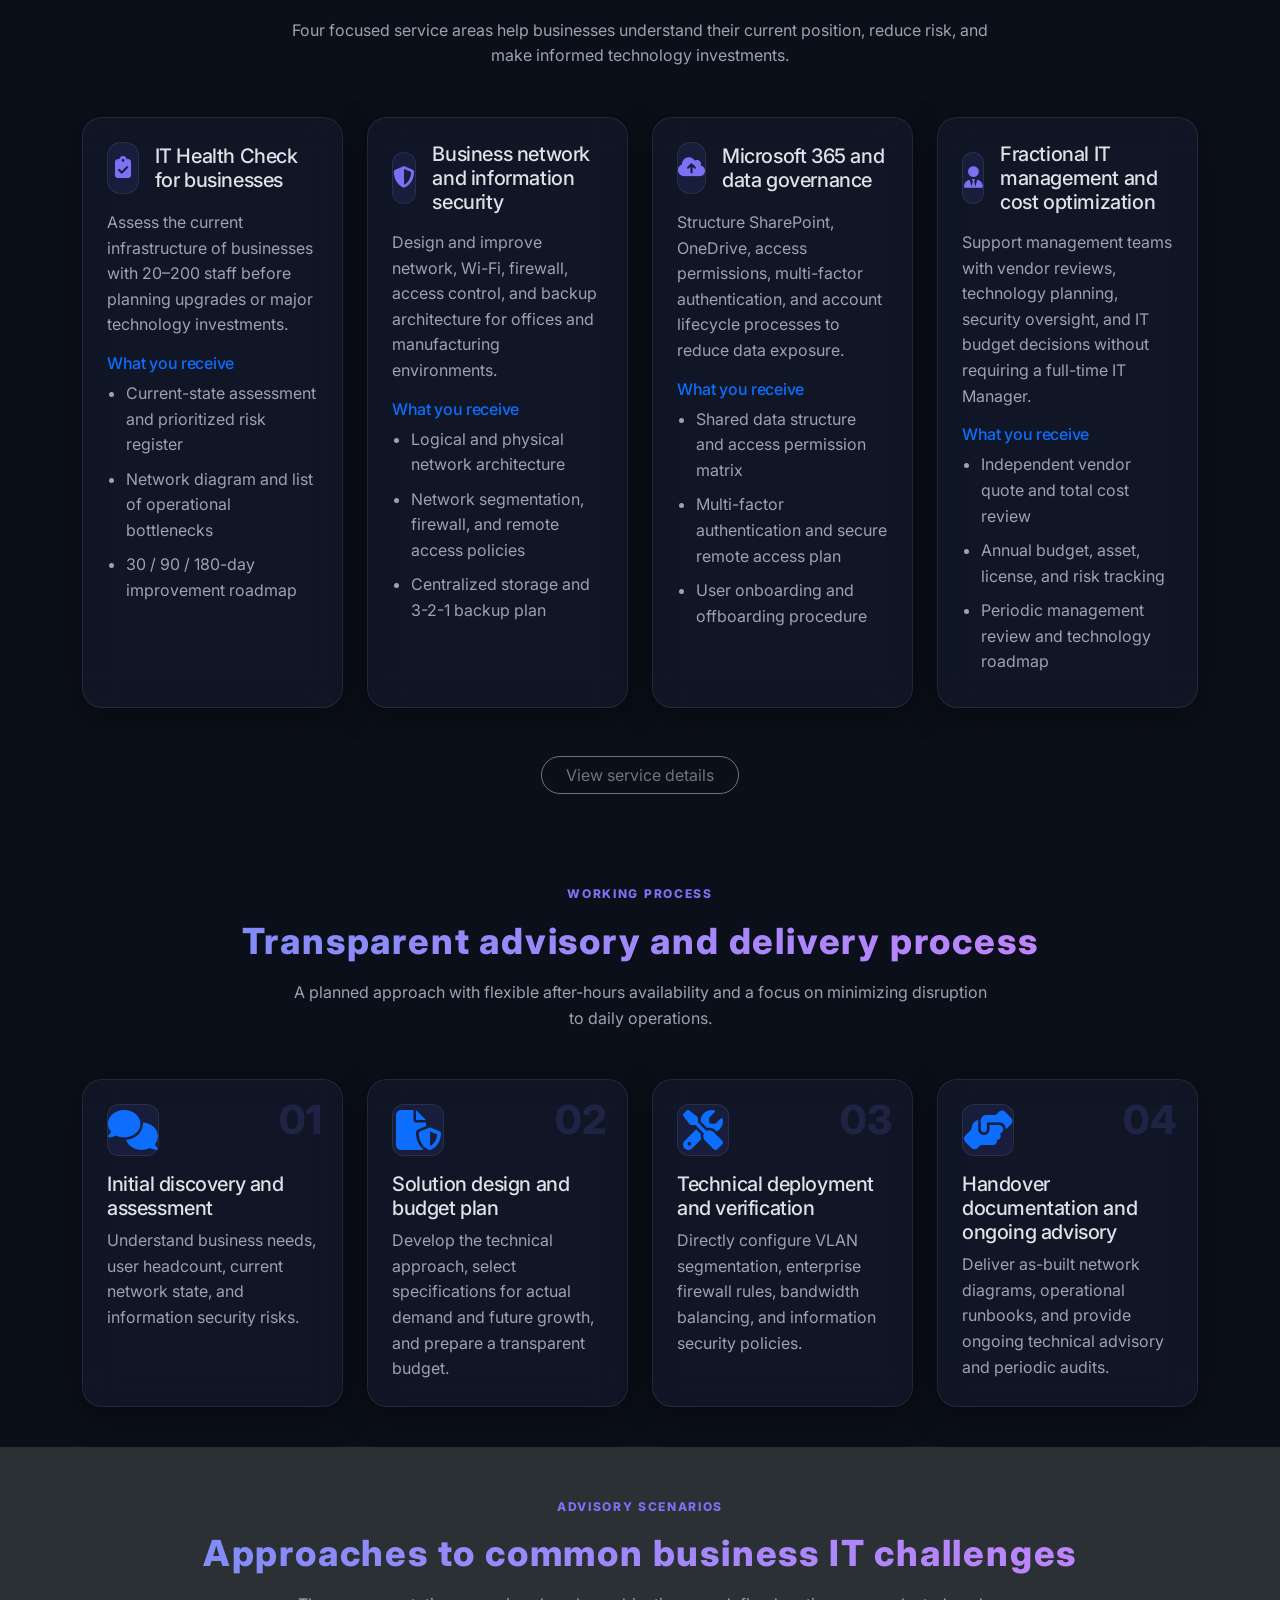
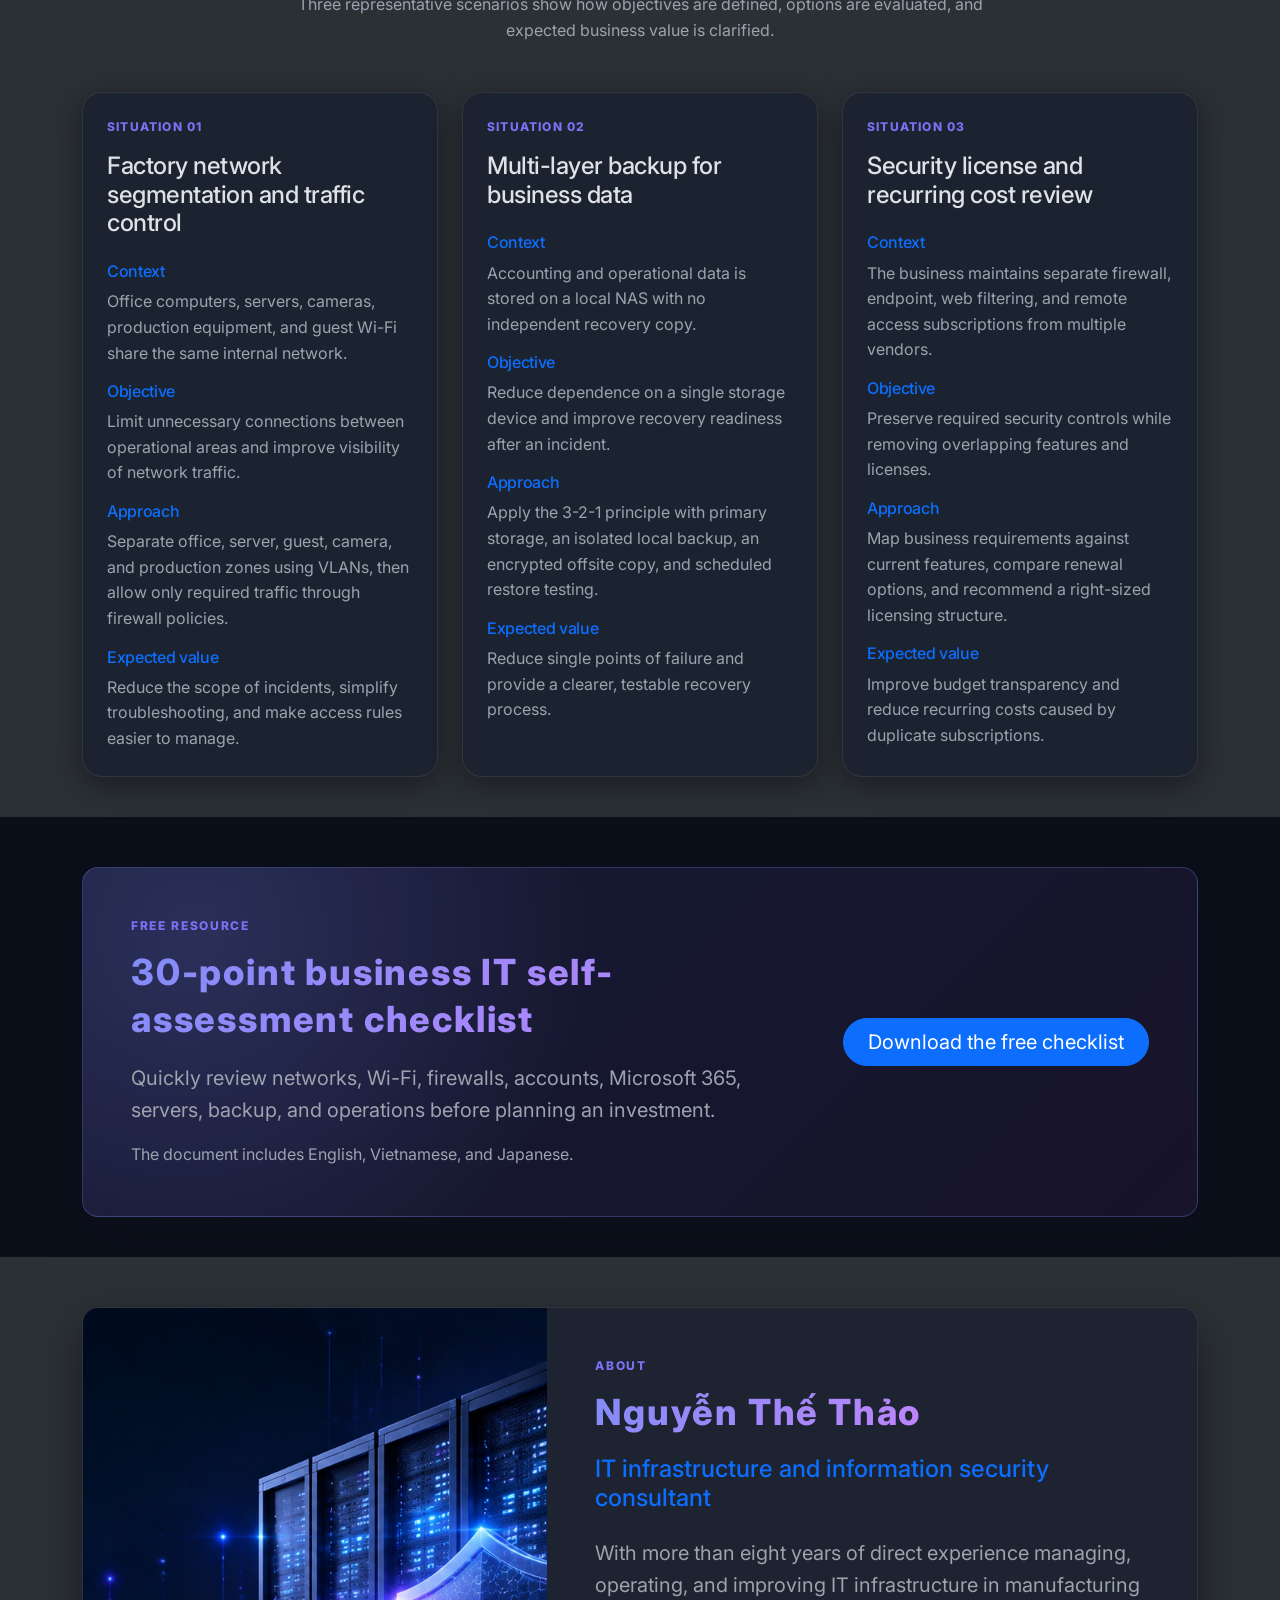
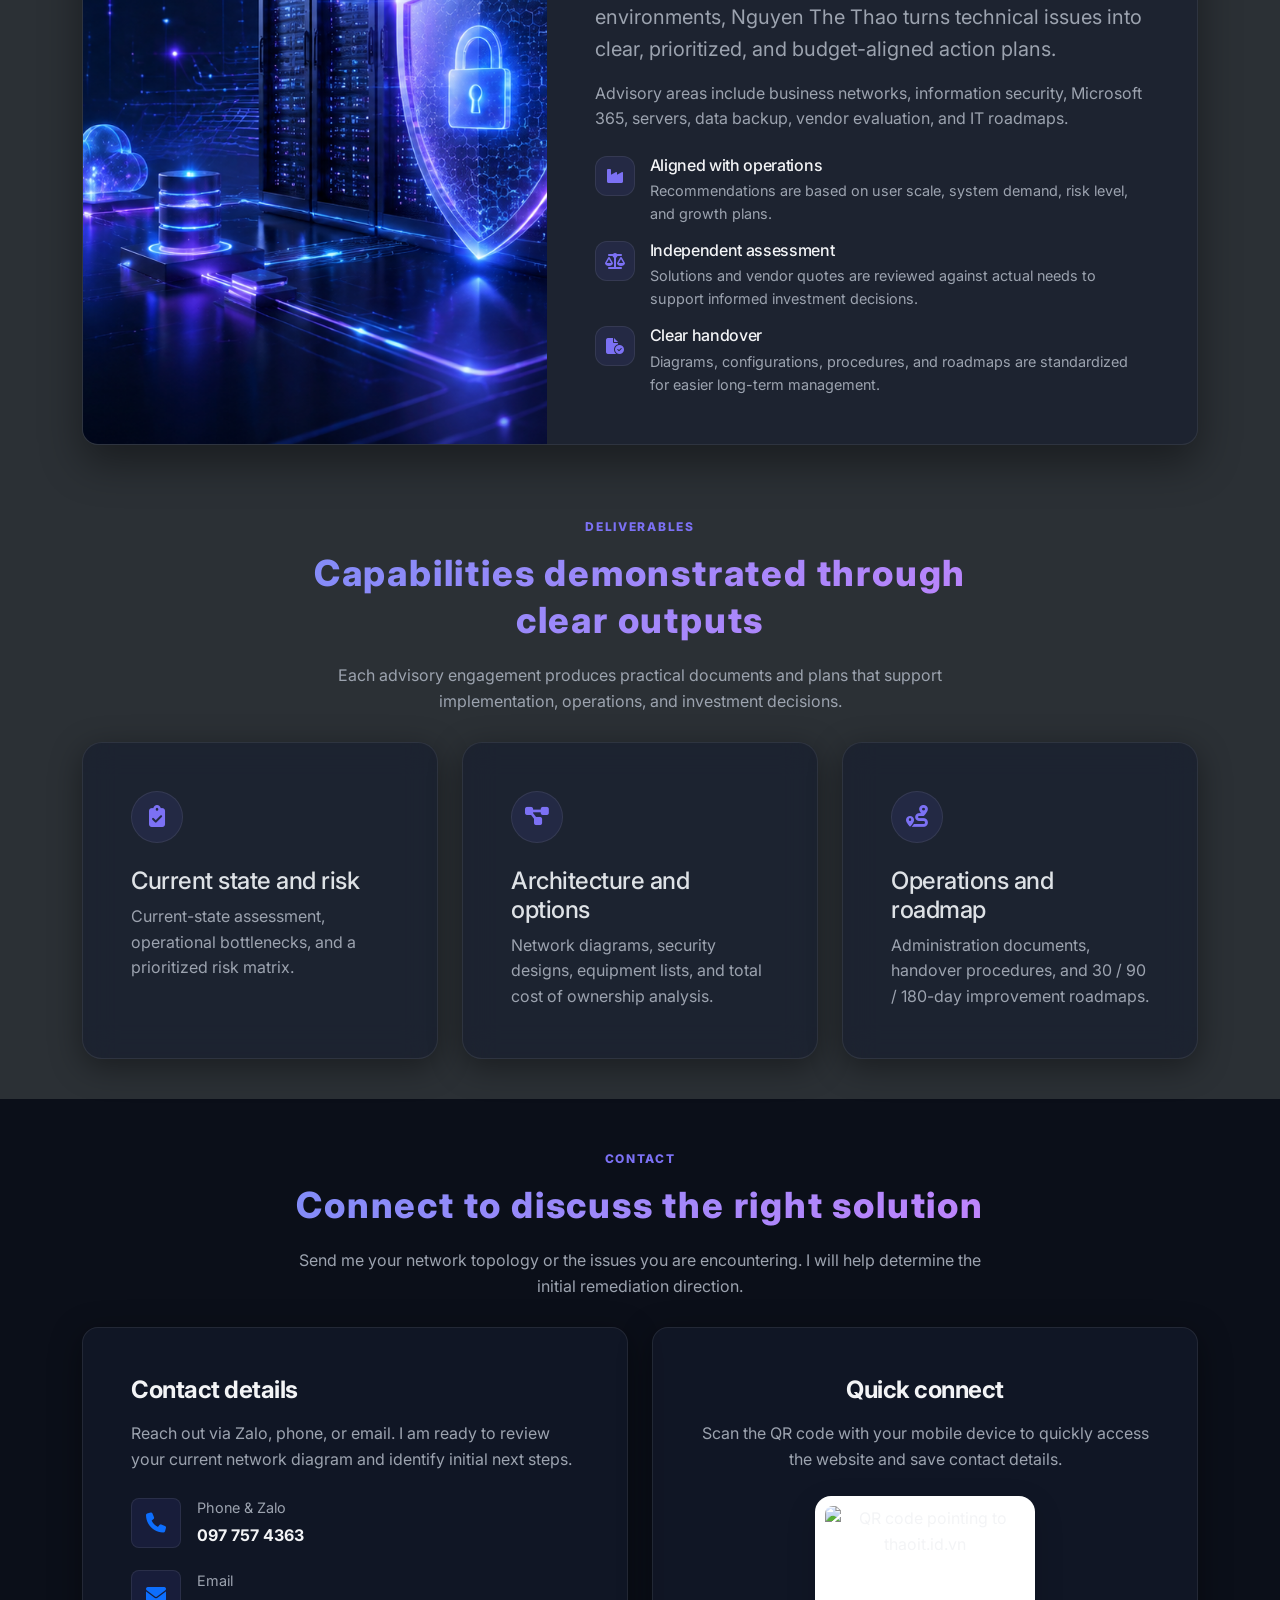
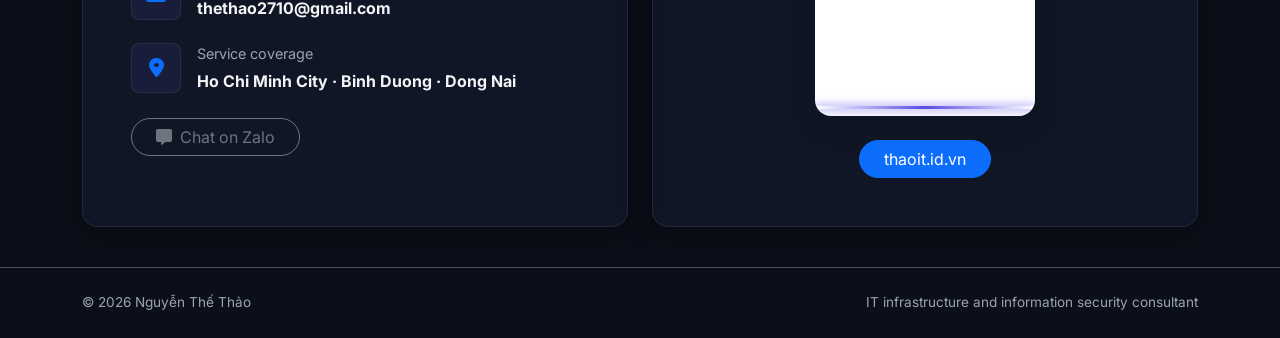
==== commit a70c6793: "Hoàn thiện nội dung tư vấn và checklist CNTT" ====
--- a/index.html
+++ b/index.html
@@ -1,10 +1,10 @@
 <!DOCTYPE html>
-<html lang="vi" data-bs-theme="dark">
+<html lang="en" data-bs-theme="dark">
 <head>
   <meta charset="UTF-8">
   <meta name="viewport" content="width=device-width, initial-scale=1.0">
-  <meta name="description" content="Nguyễn Thế Thảo chuyên tư vấn thiết kế hệ thống mạng doanh nghiệp, quản lý an toàn thông tin và tối ưu chi phí thiết bị công nghệ cho SME.">
-  <title>Nguyễn Thế Thảo | Tư vấn quản lý mạng và an toàn thông tin</title>
+  <meta name="description" content="Nguyen The Thao provides IT infrastructure, information security, Microsoft 365, backup, and fractional IT management consulting for manufacturers and SMEs.">
+  <title>Nguyen The Thao | IT Infrastructure &amp; Security Consultant for SMEs</title>
   <link rel="icon" type="image/png" href="logo_thaoit.png">
   <link rel="preconnect" href="https://fonts.googleapis.com">
   <link rel="preconnect" href="https://fonts.gstatic.com" crossorigin>
@@ -21,20 +21,21 @@
       <div class="collapse navbar-collapse" id="navbar-nav">
         <ul class="navbar-nav ms-auto align-items-lg-center">
           <li class="nav-item"><a class="nav-link active" href="#hero" data-i18n="nav.home">Trang chủ</a></li>
+          <li class="nav-item"><a class="nav-link" href="#pain-points" data-i18n="nav.painPoints">Vấn đề thường gặp</a></li>
           <li class="nav-item"><a class="nav-link" href="#services" data-i18n="nav.services">Dịch vụ</a></li>
           <li class="nav-item"><a class="nav-link" href="#process" data-i18n="nav.process">Quy trình</a></li>
-          <li class="nav-item"><a class="nav-link" href="#case-studies" data-i18n="nav.capabilities">Năng lực tư vấn</a></li>
+          <li class="nav-item"><a class="nav-link" href="#case-studies" data-i18n="nav.capabilities">Tình huống thực tế</a></li>
           <li class="nav-item"><a class="nav-link" href="#about" data-i18n="nav.about">Giới thiệu</a></li>
           <li class="nav-item"><a class="nav-link" href="#contact" data-i18n="nav.contact">Liên hệ</a></li>
           <li class="nav-item dropdown ms-lg-2 mt-2 mt-lg-0">
-            <button class="btn btn-link lang-btn dropdown-toggle" id="language-menu-button" type="button" data-bs-toggle="dropdown" aria-expanded="false" aria-label="Chọn ngôn ngữ" data-i18n-aria-label="controls.chooseLanguage"><i class="fa-solid fa-globe me-1"></i><span id="current-language-label">Tiếng Việt</span></button>
+            <button class="btn btn-link lang-btn dropdown-toggle" id="language-menu-button" type="button" data-bs-toggle="dropdown" aria-expanded="false" aria-label="Choose language" data-i18n-aria-label="controls.chooseLanguage"><i class="fa-solid fa-globe me-1"></i><span id="current-language-label">English</span></button>
             <ul class="dropdown-menu dropdown-menu-end p-2" aria-labelledby="language-menu-button">
+              <li><button class="dropdown-item rounded-2" type="button" data-language="en">English</button></li>
               <li><button class="dropdown-item rounded-2" type="button" data-language="vi">Tiếng Việt</button></li>
-              <li><button class="dropdown-item rounded-2" type="button" data-language="en">English</button></li>
               <li><button class="dropdown-item rounded-2" type="button" data-language="ja">日本語</button></li>
             </ul>
           </li>
-          <li class="nav-item ms-lg-2 mt-2 mt-lg-0"><button class="btn-theme-toggle" id="theme-toggle-btn" type="button" aria-label="Chuyển sang giao diện sáng"><i class="fa-solid fa-sun" id="theme-toggle-icon"></i></button></li>
+          <li class="nav-item ms-lg-2 mt-2 mt-lg-0"><button class="btn-theme-toggle" id="theme-toggle-btn" type="button" aria-label="Switch to light theme"><i class="fa-solid fa-sun" id="theme-toggle-icon"></i></button></li>
         </ul>
       </div>
     </div>
@@ -45,15 +46,15 @@
       <div class="container position-relative z-2">
         <div class="row align-items-center hero-row py-3 py-lg-4">
           <div class="col-lg-7 text-center text-lg-start">
-            <span class="badge bg-primary-subtle text-primary border border-primary-subtle rounded-pill consultant-hero-badge d-inline-block text-wrap" data-i18n="hero.badge">Tư vấn quản lý mạng và an toàn thông tin</span>
-            <h1 class="display-4 fw-extrabold consultant-hero-title mb-3"><span data-i18n="hero.titleStart">Thiết kế hệ thống mạng, an toàn thông tin &</span> <span class="gradient-text" data-i18n="hero.titleHighlight">tối ưu chi phí công nghệ</span></h1>
-            <p class="lead text-secondary consultant-hero-desc mb-3 mb-lg-4" data-i18n="hero.description">Đồng hành cùng doanh nghiệp và SME: Thiết kế kiến trúc mạng chịu tải, quản lý an toàn thông tin dữ liệu, và tư vấn giải pháp thiết bị công nghệ hiệu quả cao, bám sát nhu cầu với ngân sách tối ưu nhất.</p>
+            <span class="badge bg-primary-subtle text-primary border border-primary-subtle rounded-pill consultant-hero-badge d-inline-block text-wrap" data-i18n="hero.badge">Tư vấn hạ tầng CNTT và an toàn thông tin cho doanh nghiệp sản xuất và SME</span>
+            <h1 class="display-4 fw-extrabold consultant-hero-title mb-3"><span data-i18n="hero.titleStart">Hệ thống CNTT đang chậm, khó quản lý hoặc</span> <span class="gradient-text" data-i18n="hero.titleHighlight">tiềm ẩn rủi ro bảo mật?</span></h1>
+            <p class="lead text-secondary consultant-hero-desc mb-3 mb-lg-4" data-i18n="hero.description">Tôi hỗ trợ doanh nghiệp đánh giá hiện trạng, xác định rủi ro và xây dựng lộ trình cải thiện mạng, Wi-Fi, tường lửa, Microsoft 365, máy chủ và sao lưu dữ liệu phù hợp với quy mô vận hành và ngân sách.</p>
             <div class="d-flex flex-wrap gap-2 justify-content-center justify-content-lg-start mb-3 mb-lg-4 consultant-tags">
-              <span data-i18n="hero.tagNetwork">Thiết kế mạng và VLAN</span><span data-i18n="hero.tagFirewall">Tường lửa và an toàn thông tin</span><span data-i18n="hero.tagSecurity">Tối ưu chi phí công nghệ</span><span data-i18n="hero.tagBackup">Sao lưu dữ liệu tự động</span><span data-i18n="hero.tagStorage">Lưu trữ dữ liệu an toàn</span>
+              <span data-i18n="hero.tagNetwork">Network</span><span data-i18n="hero.tagSecurity">Security</span><span data-i18n="hero.tagBackup">Backup</span><span data-i18n="hero.tagM365">Microsoft 365</span><span data-i18n="hero.tagManagement">IT Management</span>
             </div>
             <div class="d-flex flex-column flex-sm-row justify-content-center justify-content-lg-start gap-3 consultant-hero-cta">
-              <a href="#contact" class="btn btn-primary btn-lg px-4 py-2 py-lg-3 rounded-pill custom-btn-primary"><span data-i18n="hero.bookConsultation">Liên hệ ngay</span><i class="fa-solid fa-arrow-right ms-2"></i></a>
-              <a href="https://zalo.me/0977574363" target="_blank" rel="noopener" class="btn btn-outline-secondary btn-lg px-4 py-2 py-lg-3 rounded-pill custom-btn-outline"><i class="fa-solid fa-message me-2"></i><span data-i18n="hero.chatZalo">Chat qua Zalo</span></a>
+              <a href="#contact" class="btn btn-primary btn-lg px-4 py-2 py-lg-3 rounded-pill custom-btn-primary"><span data-i18n="hero.bookConsultation">Gửi hiện trạng để được tư vấn ban đầu</span><i class="fa-solid fa-arrow-right ms-2"></i></a>
+              <a href="https://zalo.me/0977574363" target="_blank" rel="noopener" class="btn btn-outline-secondary btn-lg px-4 py-2 py-lg-3 rounded-pill custom-btn-outline"><i class="fa-solid fa-message me-2"></i><span data-i18n="hero.chatZalo">Trao đổi nhanh qua Zalo</span></a>
             </div>
           </div>
           <div class="col-lg-5 mt-4 mt-lg-0 text-center"><div class="hero-avatar-wrapper position-relative mx-auto"><div class="avatar-glow"></div><div class="avatar-border"><img src="profile_picture.jpg" alt="Nguyễn Thế Thảo" class="hero-avatar-img"></div></div></div>
@@ -61,9 +62,64 @@
       </div>
     </section>
 
+    <section class="py-100-60 bg-body-tertiary position-relative" id="pain-points">
+      <div class="container">
+        <div class="text-center mb-5">
+          <p class="section-kicker" data-i18n="painPoints.kicker">Khảo sát thực trạng</p>
+          <h2 class="section-title" data-i18n="painPoints.title">Doanh nghiệp của bạn có đang gặp những vấn đề này?</h2>
+          <p class="text-secondary mx-auto max-w-700" data-i18n="painPoints.description">Những dấu hiệu cảnh báo hệ thống IT đang vận hành thiếu an toàn, kém ổn định hoặc gây lãng phí ngân sách doanh nghiệp.</p>
+        </div>
+        <div class="row g-3 g-md-4">
+          <div class="col-md-6">
+            <div class="pain-point-item">
+              <span class="pain-point-icon"><i class="fa-solid fa-triangle-exclamation"></i></span>
+              <p class="mb-0" data-i18n="painPoints.item1">Mạng và Wi-Fi chậm, mất kết nối hoặc không đáp ứng số lượng người dùng.</p>
+            </div>
+          </div>
+          <div class="col-md-6">
+            <div class="pain-point-item">
+              <span class="pain-point-icon"><i class="fa-solid fa-triangle-exclamation"></i></span>
+              <p class="mb-0" data-i18n="painPoints.item2">Không kiểm soát được thiết bị và lưu lượng trong mạng nội bộ.</p>
+            </div>
+          </div>
+          <div class="col-md-6">
+            <div class="pain-point-item">
+              <span class="pain-point-icon"><i class="fa-solid fa-triangle-exclamation"></i></span>
+              <p class="mb-0" data-i18n="painPoints.item3">Mạng văn phòng, máy chủ, camera và khách chưa được phân tách.</p>
+            </div>
+          </div>
+          <div class="col-md-6">
+            <div class="pain-point-item">
+              <span class="pain-point-icon"><i class="fa-solid fa-triangle-exclamation"></i></span>
+              <p class="mb-0" data-i18n="painPoints.item4">Tường lửa, tài khoản và quyền truy cập chưa được rà soát định kỳ.</p>
+            </div>
+          </div>
+          <div class="col-md-6">
+            <div class="pain-point-item">
+              <span class="pain-point-icon"><i class="fa-solid fa-triangle-exclamation"></i></span>
+              <p class="mb-0" data-i18n="painPoints.item5">Dữ liệu quan trọng chưa có phương án sao lưu và kiểm tra phục hồi.</p>
+            </div>
+          </div>
+          <div class="col-md-6">
+            <div class="pain-point-item">
+              <span class="pain-point-icon"><i class="fa-solid fa-triangle-exclamation"></i></span>
+              <p class="mb-0" data-i18n="painPoints.item6">Thiết bị, phần mềm và giấy phép được mua theo báo giá nhưng thiếu đánh giá độc lập.</p>
+            </div>
+          </div>
+        </div>
+        <div class="pain-points-callout p-4 p-lg-5 mt-4 mt-lg-5 text-center">
+          <p class="h5 mb-3 fw-bold" data-i18n="painPoints.calloutText">Tôi có thể giúp doanh nghiệp đánh giá hiện trạng và xây dựng kế hoạch cải thiện theo mức độ ưu tiên.</p>
+          <div class="d-flex flex-wrap justify-content-center gap-3">
+            <a href="#contact" class="btn btn-primary rounded-pill px-4 py-2" data-i18n="painPoints.calloutCta">Gửi hiện trạng để được tư vấn ban đầu</a>
+            <a href="services.html" class="btn btn-outline-secondary rounded-pill px-4 py-2" data-i18n="services.viewDetails">Xem chi tiết dịch vụ</a>
+          </div>
+        </div>
+      </div>
+    </section>
+
     <section class="py-100-60" id="services">
       <div class="container">
-        <div class="text-center mb-5"><p class="section-kicker" data-i18n="services.kicker">Dịch vụ</p><h2 class="section-title" data-i18n="services.title">Giải pháp công nghệ đúng nhu cầu, tối ưu chi phí</h2><p class="text-secondary mx-auto max-w-700" data-i18n="services.description">Tập trung vào thế mạnh cốt lõi: Thiết kế mạng doanh nghiệp, an toàn thông tin và tư vấn lựa chọn công nghệ hiệu quả.</p></div>
+        <div class="text-center mb-5"><p class="section-kicker" data-i18n="services.kicker">Dịch vụ</p><h2 class="section-title" data-i18n="services.title">Giải pháp CNTT theo đúng nhu cầu vận hành</h2><p class="text-secondary mx-auto max-w-700" data-i18n="services.description">Bốn nhóm dịch vụ trọng tâm giúp doanh nghiệp nhìn rõ hiện trạng, giảm rủi ro và đầu tư có cơ sở.</p></div>
         <div class="row g-4" id="services-list-target"></div>
         <div class="text-center mt-5"><a class="btn btn-outline-secondary rounded-pill px-4" href="services.html" data-i18n="services.viewDetails">Xem chi tiết dịch vụ</a></div>
       </div>
@@ -74,7 +130,7 @@
         <div class="text-center mb-5">
           <p class="section-kicker" data-i18n="process.kicker">Quy trình làm việc</p>
           <h2 class="section-title" data-i18n="process.title">Quy trình tư vấn và triển khai minh bạch</h2>
-          <p class="text-secondary mx-auto max-w-700" data-i18n="process.description">Tiếp cận bài bản, linh hoạt ngoài giờ hành chính và cuối tuần, bảo đảm không gián đoạn hoạt động kinh doanh.</p>
+          <p class="text-secondary mx-auto max-w-700" data-i18n="process.description">Quy trình có kế hoạch, linh hoạt ngoài giờ hành chính và ưu tiên giảm thiểu ảnh hưởng đến hoạt động vận hành.</p>
         </div>
         <div class="row g-4">
           <div class="col-md-6 col-lg-3">
@@ -90,7 +146,7 @@
               <span class="process-step-num">02</span>
               <div class="process-icon-box mb-3 text-primary"><i class="fa-solid fa-file-shield fa-2x"></i></div>
               <h3 class="h5 mb-2" data-i18n="process.step2Title">Đề xuất giải pháp và ngân sách</h3>
-              <p class="text-secondary mb-0" data-i18n="process.step2Desc">Lập phương án kỹ thuật, cấu hình thiết bị đúng công suất và dự toán chi phí minh bạch, tránh lãng phí mua dư.</p>
+              <p class="text-secondary mb-0" data-i18n="process.step2Desc">Xây dựng phương án kỹ thuật, lựa chọn cấu hình phù hợp tải thực tế và lập dự toán minh bạch, có khả năng mở rộng.</p>
             </article>
           </div>
           <div class="col-md-6 col-lg-3">
@@ -114,7 +170,25 @@
     </section>
 
     <section class="py-100-60 bg-body-tertiary" id="case-studies">
-      <div class="container"><div class="text-center mb-5"><p class="section-kicker" data-i18n="cases.kicker">Năng lực tư vấn</p><h2 class="section-title" data-i18n="cases.title">Năng lực thiết kế mạng và quản lý an toàn thông tin</h2><p class="text-secondary mx-auto max-w-700" data-i18n="cases.description">Từ thiết kế mạng chịu tải, phòng ngừa rủi ro dữ liệu đến tối ưu hóa chi phí đầu tư thiết bị và bản quyền công nghệ.</p></div><div class="row g-4" id="case-studies-target"></div></div>
+      <div class="container"><div class="text-center mb-5"><p class="section-kicker" data-i18n="cases.kicker">Tình huống tư vấn</p><h2 class="section-title" data-i18n="cases.title">Cách tiếp cận các bài toán CNTT thường gặp</h2><p class="text-secondary mx-auto max-w-700" data-i18n="cases.description">Ba tình huống tiêu biểu minh họa cách xác định mục tiêu, lựa chọn phương án và giá trị doanh nghiệp có thể đạt được.</p></div><div class="row g-4" id="case-studies-target"></div></div>
+    </section>
+
+    <section class="py-100-60" id="checklist">
+      <div class="container">
+        <article class="lead-magnet-panel rounded-4 overflow-hidden p-4 p-lg-5">
+          <div class="row align-items-center g-4">
+            <div class="col-lg-8">
+              <p class="section-kicker" data-i18n="checklist.kicker">Tài liệu miễn phí</p>
+              <h2 class="section-title mb-3" data-i18n="checklist.title">Checklist 30 điểm tự đánh giá hệ thống CNTT</h2>
+              <p class="text-secondary fs-5 mb-3" data-i18n="checklist.description">Tự rà soát nhanh mạng, Wi-Fi, tường lửa, tài khoản, Microsoft 365, máy chủ, sao lưu và quy trình vận hành trước khi quyết định đầu tư.</p>
+              <p class="text-secondary mb-0" data-i18n="checklist.note">Tài liệu gồm ba ngôn ngữ: tiếng Anh, tiếng Việt và tiếng Nhật.</p>
+            </div>
+            <div class="col-lg-4 text-lg-end">
+              <a class="btn btn-primary btn-lg rounded-pill px-4" href="output/pdf/checklist-30-diem-danh-gia-he-thong-cntt.pdf" download data-i18n="checklist.cta"><i class="fa-solid fa-file-arrow-down me-2"></i>Tải checklist miễn phí</a>
+            </div>
+          </div>
+        </article>
+      </div>
     </section>
 
     <section class="py-100-60 bg-body-tertiary" id="about">
@@ -126,24 +200,24 @@
               <div class="about-copy p-4 p-lg-5">
                 <p class="section-kicker" data-i18n="about.kicker">Giới thiệu</p>
                 <h2 class="section-title mb-3">Nguyễn Thế Thảo</h2>
-                <p class="h4 text-primary mb-4" data-i18n="about.role">Tư vấn quản lý mạng và an toàn thông tin</p>
-                <p class="text-secondary fs-5 mb-3" data-i18n="about.descriptionOne">Với hơn 8 năm kinh nghiệm thực chiến trong quản trị, thiết kế hệ thống mạng và an toàn thông tin cho doanh nghiệp sản xuất và SME, Nguyễn Thế Thảo giúp doanh nghiệp xây dựng hạ tầng mạng vững chắc, bảo mật dữ liệu an toàn với chi phí đầu tư hợp lý nhất.</p>
-                <p class="text-secondary mb-4" data-i18n="about.descriptionTwo">Mỗi giải pháp đều được đánh giá kỹ lưỡng dựa trên tính hiệu quả kỹ thuật, độ ổn định lâu dài và khả năng tối ưu ngân sách. Doanh nghiệp sẽ có được hệ thống chuẩn mực mà không cần lãng phí vào những thiết bị hay bản quyền vượt quá nhu cầu.</p>
+                <p class="h4 text-primary mb-4" data-i18n="about.role">Tư vấn hạ tầng CNTT và an toàn thông tin</p>
+                <p class="text-secondary fs-5 mb-3" data-i18n="about.descriptionOne">Với hơn 8 năm trực tiếp quản trị, vận hành và cải tiến hạ tầng CNTT trong môi trường sản xuất, Nguyễn Thế Thảo hỗ trợ doanh nghiệp chuyển các vấn đề kỹ thuật thành kế hoạch hành động rõ ràng, có thứ tự ưu tiên và phù hợp ngân sách.</p>
+                <p class="text-secondary mb-4" data-i18n="about.descriptionTwo">Phạm vi tư vấn bao gồm mạng doanh nghiệp, an toàn thông tin, Microsoft 365, máy chủ, sao lưu dữ liệu, đánh giá nhà cung cấp và xây dựng lộ trình CNTT.</p>
                 <div class="about-highlights">
-                  <div class="about-highlight"><span class="about-highlight-icon"><i class="fa-solid fa-network-wired"></i></span><div><h3 class="h6 mb-1" data-i18n="about.highlightOneTitle">Thiết kế mạng chuyên sâu</h3><p class="text-secondary mb-0" data-i18n="about.highlightOneText">Quy hoạch kiến trúc mạng chịu tải, phân tách VLAN, định tuyến và phủ sóng Wi-Fi doanh nghiệp ổn định.</p></div></div>
-                  <div class="about-highlight"><span class="about-highlight-icon"><i class="fa-solid fa-shield-halved"></i></span><div><h3 class="h6 mb-1" data-i18n="about.highlightTwoTitle">Quản lý an toàn thông tin</h3><p class="text-secondary mb-0" data-i18n="about.highlightTwoText">Chính sách bảo mật chặt chẽ, kiểm soát truy cập và bảo vệ dữ liệu chống mã độc tống tiền (Ransomware).</p></div></div>
-                  <div class="about-highlight"><span class="about-highlight-icon"><i class="fa-solid fa-chart-line"></i></span><div><h3 class="h6 mb-1" data-i18n="about.highlightThreeTitle">Tối ưu hóa chi phí và thiết bị</h3><p class="text-secondary mb-0" data-i18n="about.highlightThreeText">Lựa chọn đúng thiết bị, đúng cấu hình công nghệ, giúp tiết kiệm ngân sách đầu tư ban đầu và chi phí vận hành.</p></div></div>
+                  <div class="about-highlight"><span class="about-highlight-icon"><i class="fa-solid fa-industry"></i></span><div><h3 class="h6 mb-1" data-i18n="about.highlightOneTitle">Bám sát nhu cầu vận hành</h3><p class="text-secondary mb-0" data-i18n="about.highlightOneText">Đề xuất dựa trên quy mô người dùng, tải hệ thống, mức độ rủi ro và kế hoạch phát triển.</p></div></div>
+                  <div class="about-highlight"><span class="about-highlight-icon"><i class="fa-solid fa-scale-balanced"></i></span><div><h3 class="h6 mb-1" data-i18n="about.highlightTwoTitle">Đánh giá độc lập</h3><p class="text-secondary mb-0" data-i18n="about.highlightTwoText">Thẩm định phương án và báo giá theo nhu cầu thực tế, giúp doanh nghiệp có thêm cơ sở trước khi đầu tư.</p></div></div>
+                  <div class="about-highlight"><span class="about-highlight-icon"><i class="fa-solid fa-file-circle-check"></i></span><div><h3 class="h6 mb-1" data-i18n="about.highlightThreeTitle">Bàn giao rõ ràng</h3><p class="text-secondary mb-0" data-i18n="about.highlightThreeText">Chuẩn hóa sơ đồ, cấu hình, quy trình và lộ trình để hệ thống dễ tiếp nhận và quản lý lâu dài.</p></div></div>
                 </div>
               </div>
             </div>
           </div>
         </article>
         <div class="mt-5 pt-lg-4">
-          <div class="text-center mx-auto max-w-700"><p class="section-kicker" data-i18n="about.capabilitiesKicker">Năng lực chuyên môn</p><h3 class="h2 section-title mb-3" data-i18n="about.capabilitiesTitle">Giải quyết bài toán CNTT bằng kiến thức mạng và tư duy tối ưu chi phí</h3><p class="text-secondary mb-0" data-i18n="about.capabilitiesDescription">Trọng tâm luôn là giải pháp hiệu quả cao, vận hành bền bỉ và tạo ra giá trị kinh tế thiết thực cho doanh nghiệp.</p></div>
+          <div class="text-center mx-auto max-w-700"><p class="section-kicker" data-i18n="about.capabilitiesKicker">Sản phẩm bàn giao</p><h3 class="h2 section-title mb-3" data-i18n="about.capabilitiesTitle">Năng lực được thể hiện bằng đầu ra rõ ràng</h3><p class="text-secondary mb-0" data-i18n="about.capabilitiesDescription">Mỗi nội dung tư vấn được chuyển thành tài liệu và kế hoạch có thể sử dụng trong triển khai, vận hành và ra quyết định đầu tư.</p></div>
           <div class="row g-4 mt-1">
-            <div class="col-md-4"><article class="card border-0 glass-card capability-card h-100 p-4 p-lg-5"><i class="fa-solid fa-network-wired feature-icon"></i><h4 class="h4 mt-4" data-i18n="about.capabilityOneTitle">Kiến trúc mạng doanh nghiệp vững chắc</h4><p class="text-secondary mb-0" data-i18n="about.capabilityOneText">Thiết kế network, core/access switch, VLAN, Wi-Fi chuyên dụng và phương án dự phòng mạng cho văn phòng, nhà xưởng.</p></article></div>
-            <div class="col-md-4"><article class="card border-0 glass-card capability-card h-100 p-4 p-lg-5"><i class="fa-solid fa-shield-halved feature-icon"></i><h4 class="h4 mt-4" data-i18n="about.capabilityTwoTitle">Quản lý an toàn thông tin và lưu trữ dữ liệu</h4><p class="text-secondary mb-0" data-i18n="about.capabilityTwoText">Thiết lập tường lửa chuyên dụng, bảo vệ endpoint, chuẩn hóa hệ thống sao lưu và lưu trữ dữ liệu an toàn theo chiến lược 3-2-1.</p></article></div>
-            <div class="col-md-4"><article class="card border-0 glass-card capability-card h-100 p-4 p-lg-5"><i class="fa-solid fa-chart-line feature-icon"></i><h4 class="h4 mt-4" data-i18n="about.capabilityThreeTitle">Tư vấn thiết bị công nghệ đúng nhu cầu</h4><p class="text-secondary mb-0" data-i18n="about.capabilityThreeText">Thẩm định cấu hình thiết bị, lựa chọn giải pháp đám mây hoặc máy chủ và tối ưu số lượng license để không lãng phí ngân sách.</p></article></div>
+            <div class="col-md-4"><article class="card border-0 glass-card capability-card h-100 p-4 p-lg-5"><i class="fa-solid fa-clipboard-check feature-icon"></i><h4 class="h4 mt-4" data-i18n="about.capabilityOneTitle">Hiện trạng và rủi ro</h4><p class="text-secondary mb-0" data-i18n="about.capabilityOneText">Báo cáo đánh giá hiện trạng, danh sách điểm nghẽn và ma trận rủi ro theo mức độ ưu tiên.</p></article></div>
+            <div class="col-md-4"><article class="card border-0 glass-card capability-card h-100 p-4 p-lg-5"><i class="fa-solid fa-diagram-project feature-icon"></i><h4 class="h4 mt-4" data-i18n="about.capabilityTwoTitle">Kiến trúc và phương án</h4><p class="text-secondary mb-0" data-i18n="about.capabilityTwoText">Sơ đồ mạng, phương án bảo mật, danh mục thiết bị và phân tích tổng chi phí sở hữu.</p></article></div>
+            <div class="col-md-4"><article class="card border-0 glass-card capability-card h-100 p-4 p-lg-5"><i class="fa-solid fa-route feature-icon"></i><h4 class="h4 mt-4" data-i18n="about.capabilityThreeTitle">Vận hành và lộ trình</h4><p class="text-secondary mb-0" data-i18n="about.capabilityThreeText">Tài liệu quản trị, quy trình bàn giao và lộ trình cải tiến theo các mốc 30, 90 và 180 ngày.</p></article></div>
           </div>
         </div>
       </div>
@@ -151,15 +225,15 @@
 
     <section class="py-100-60" id="contact">
       <div class="container">
-        <div class="text-center mx-auto contact-heading"><p class="section-kicker" data-i18n="contact.kicker">Liên hệ</p><h2 class="section-title mb-3" data-i18n="contact.title">Kết nối để trao đổi giải pháp phù hợp</h2><p class="text-secondary mb-0" data-i18n="contact.description">Thông tin liên hệ trực tiếp để trao đổi về nhu cầu thiết kế mạng, an toàn thông tin và tối ưu chi phí CNTT của doanh nghiệp.</p></div>
+        <div class="text-center mx-auto contact-heading"><p class="section-kicker" data-i18n="contact.kicker">Liên hệ</p><h2 class="section-title mb-3" data-i18n="contact.title">Kết nối để trao đổi giải pháp phù hợp</h2><p class="text-secondary mb-0" data-i18n="contact.description">Gửi cho tôi sơ đồ mạng hoặc vấn đề bạn đang gặp. Tôi sẽ giúp xác định hướng xử lý ban đầu.</p></div>
         <div class="row g-4 mt-1">
           <div class="col-lg-6">
             <article class="contact-panel rounded-4 h-100 p-4 p-lg-5">
-              <h3 class="h4 fw-bold mb-3" data-i18n="contact.infoTitle">Thông tin liên hệ</h3><p class="text-secondary mb-4" data-i18n="contact.infoDescription">Kết nối qua Zalo, điện thoại hoặc email để trao đổi nhu cầu và thống nhất thời gian phù hợp.</p>
+              <h3 class="h4 fw-bold mb-3" data-i18n="contact.infoTitle">Thông tin liên hệ</h3><p class="text-secondary mb-4" data-i18n="contact.infoDescription">Kết nối qua Zalo, điện thoại hoặc email. Tôi sẵn sàng tiếp nhận sơ đồ mạng và giúp xác định hướng xử lý ban đầu.</p>
               <div class="contact-detail"><span class="contact-icon rounded-3 text-primary"><i class="fa-solid fa-phone"></i></span><div><p class="contact-detail-label mb-1" data-i18n="contact.phone">Điện thoại và Zalo</p><a class="contact-detail-value" href="tel:0977574363">097 757 4363</a></div></div>
               <div class="contact-detail"><span class="contact-icon rounded-3 text-primary"><i class="fa-solid fa-envelope"></i></span><div><p class="contact-detail-label mb-1" data-i18n="contact.email">Thư điện tử</p><a class="contact-detail-value" href="mailto:thethao2710@gmail.com">thethao2710@gmail.com</a></div></div>
               <div class="contact-detail"><span class="contact-icon rounded-3 text-primary"><i class="fa-solid fa-location-dot"></i></span><div><p class="contact-detail-label mb-1" data-i18n="contact.region">Khu vực hỗ trợ</p><p class="contact-detail-value mb-0" data-i18n="contact.regionValue">TP. Hồ Chí Minh · Bình Dương · Đồng Nai</p></div></div>
-              <a class="btn btn-outline-secondary rounded-pill px-4 mt-4" href="https://zalo.me/0977574363" target="_blank" rel="noopener"><i class="fa-solid fa-message me-2"></i><span data-i18n="contact.zalo">Trao đổi qua Zalo</span></a>
+              <a class="btn btn-outline-secondary rounded-pill px-4 mt-4" href="https://zalo.me/0977574363" target="_blank" rel="noopener"><i class="fa-solid fa-message me-2"></i><span data-i18n="contact.zalo">Trao đổi nhanh qua Zalo</span></a>
             </article>
           </div>
           <div class="col-lg-6">
@@ -171,7 +245,7 @@
   </main>
   <footer class="border-top py-4"><div class="container d-flex flex-column flex-md-row justify-content-between gap-2 text-secondary fs-7"><span>© 2026 Nguyễn Thế Thảo</span><span data-i18n="footer.role">Tư vấn quản lý mạng và an toàn thông tin</span></div></footer>
   <button class="btn-back-to-top" id="back-to-top" aria-label="Lên đầu trang" data-i18n-aria-label="backToTop"><i class="fa-solid fa-arrow-up"></i></button>
-  <template id="service-card-template"><div class="col-md-6 col-xl-3"><article class="card border-0 glass-card h-100 p-4 service-card"><div class="d-flex align-items-center gap-3"><span class="service-icon-box"><i class="service-icon"></i></span><h3 class="h4 mb-0 service-title"></h3></div><p class="text-secondary mt-4 service-description"></p><h4 class="h6 text-primary service-deliverables-heading">Khách hàng nhận được</h4><ul class="service-deliverables text-secondary mb-0"></ul></article></div></template>
+  <template id="service-card-template"><div class="col-md-6 col-xl-3"><article class="card border-0 glass-card h-100 p-4 service-card"><div class="d-flex align-items-center gap-3"><span class="service-icon-box"><i class="service-icon"></i></span><h3 class="h5 mb-0 service-title"></h3></div><p class="text-secondary mt-3 service-description"></p><h4 class="h6 text-primary service-deliverables-heading">Khách hàng nhận được</h4><ul class="service-deliverables text-secondary mb-0"></ul></article></div></template>
   <template id="case-study-template"><div class="col-lg-4"><article class="card border-0 glass-card h-100 p-4 case-card"><span class="case-label"></span><h3 class="h4 mt-3 case-title"></h3><div class="case-content text-secondary"></div></article></div></template>
   <script src="https://cdn.jsdelivr.net/npm/bootstrap@5.3.3/dist/js/bootstrap.bundle.min.js" integrity="sha384-YvpcrYf0tY3lHB60NNkmXc5s9fDVZLESaAA55NDzOxhy9GkcIdslK1eN7N6jIeHz" crossorigin="anonymous"></script>
   <script src="site-controls.js"></script>
--- a/styles.css
+++ b/styles.css
@@ -1053,3 +1053,68 @@
   transform: translateY(-2px);
 }
 
+/* ==========================================================================
+   PAIN POINTS SECTION
+   ========================================================================== */
+.pain-point-item {
+  display: flex;
+  align-items: flex-start;
+  gap: 1rem;
+  padding: 1.15rem 1.25rem;
+  border-radius: 14px;
+  background: var(--bg-card);
+  border: 1px solid var(--border-color);
+  backdrop-filter: blur(12px);
+  -webkit-backdrop-filter: blur(12px);
+  transition: var(--transition-fast);
+}
+
+.pain-point-item:hover {
+  transform: translateY(-2px);
+  border-color: rgba(239, 68, 68, 0.35);
+  box-shadow: 0 8px 20px rgba(0, 0, 0, 0.12);
+}
+
+.pain-point-icon {
+  width: 34px;
+  height: 34px;
+  border-radius: 8px;
+  background: rgba(239, 68, 68, 0.12);
+  color: #f87171;
+  display: inline-flex;
+  align-items: center;
+  justify-content: center;
+  flex-shrink: 0;
+  font-size: 0.95rem;
+}
+
+.pain-points-callout {
+  border-radius: 20px;
+  background: linear-gradient(135deg, rgba(99, 102, 241, 0.12) 0%, rgba(168, 85, 247, 0.08) 100%);
+  border: 1px solid rgba(99, 102, 241, 0.25);
+}
+
+/* ==========================================================================
+   FREE CHECKLIST
+   ========================================================================== */
+.lead-magnet-panel {
+  background:
+    radial-gradient(circle at 10% 20%, rgba(129, 140, 248, 0.2), transparent 38%),
+    linear-gradient(135deg, rgba(99, 102, 241, 0.13), rgba(168, 85, 247, 0.08));
+  border: 1px solid rgba(129, 140, 248, 0.28);
+  box-shadow: 0 20px 55px rgba(15, 23, 42, 0.18);
+}
+
+.lead-magnet-panel .btn {
+  white-space: normal;
+}
+
+/* ==========================================================================
+   IT HEALTH CHECK HIGHLIGHT
+   ========================================================================== */
+.health-check-card {
+  border-radius: 20px;
+  background: linear-gradient(135deg, rgba(99, 102, 241, 0.1) 0%, rgba(139, 92, 246, 0.05) 100%);
+  border: 1px solid rgba(99, 102, 241, 0.35);
+  box-shadow: 0 12px 32px rgba(99, 102, 241, 0.12);
+}
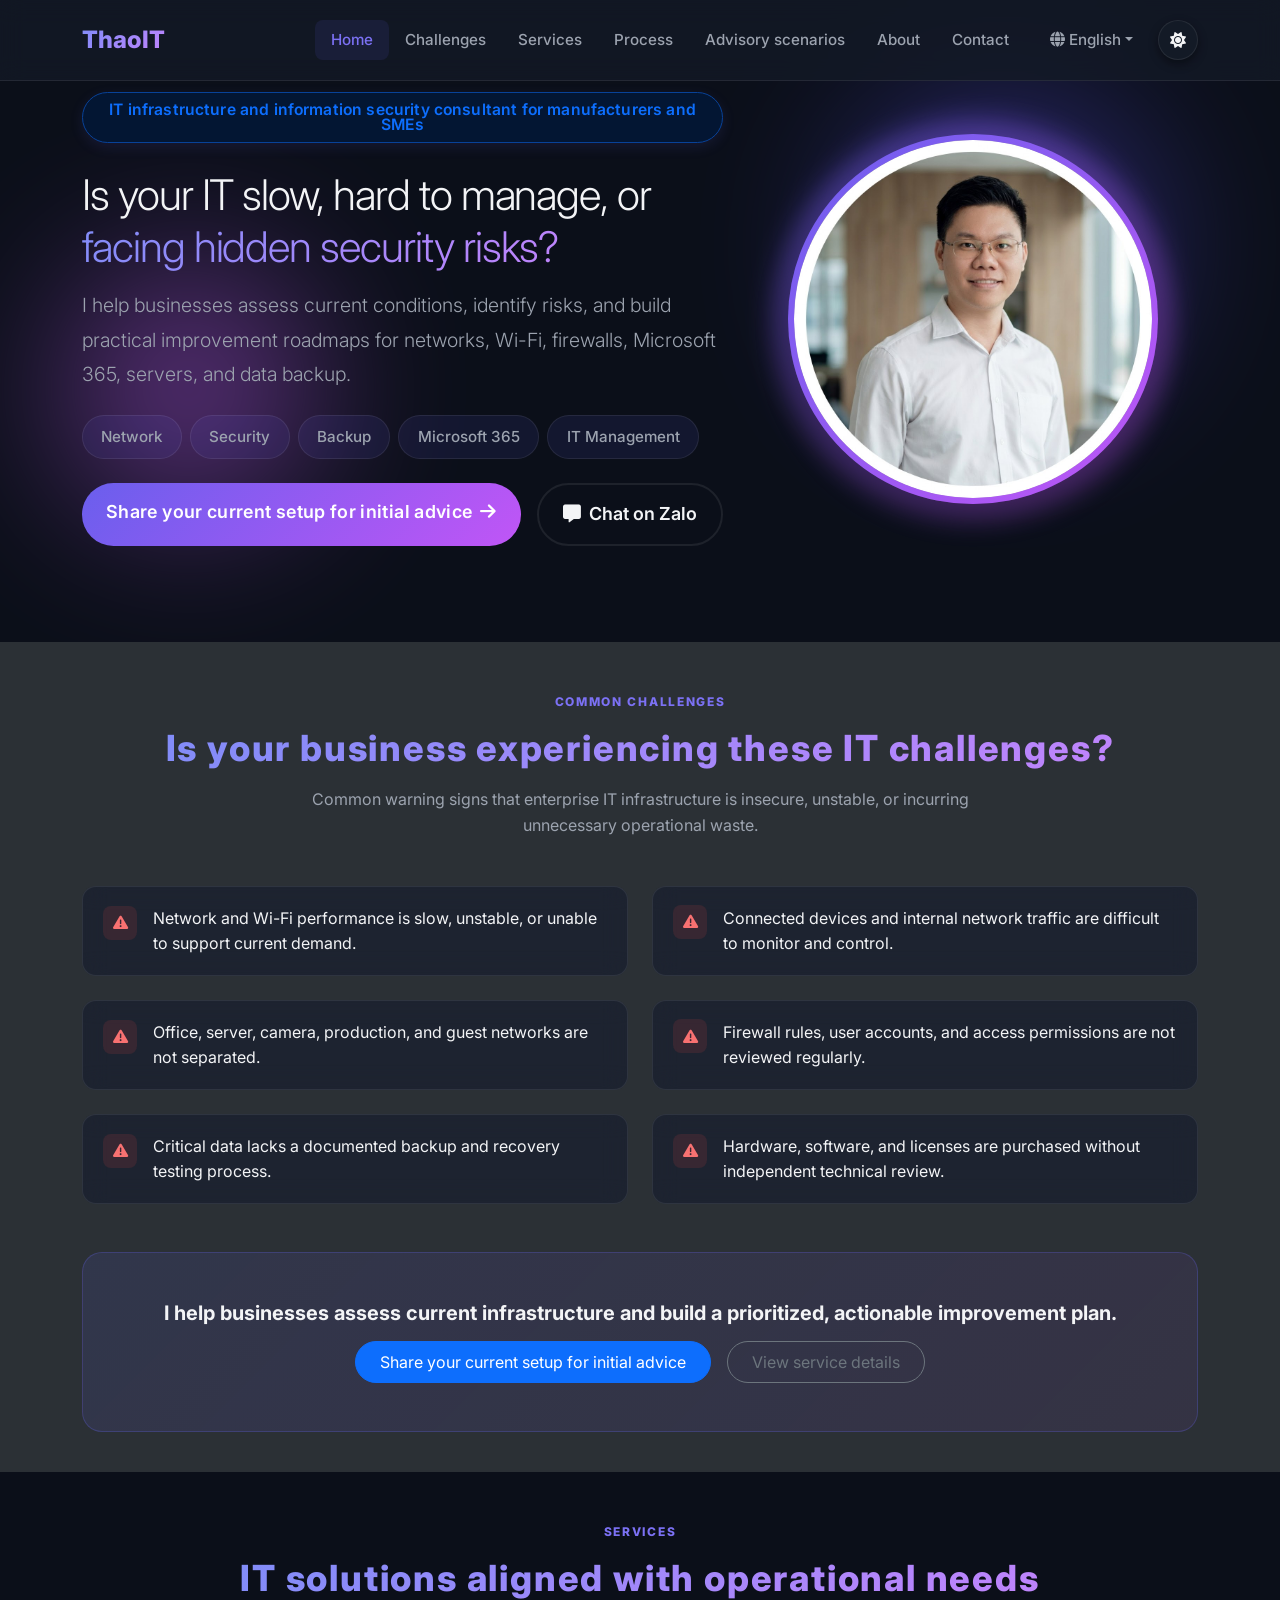
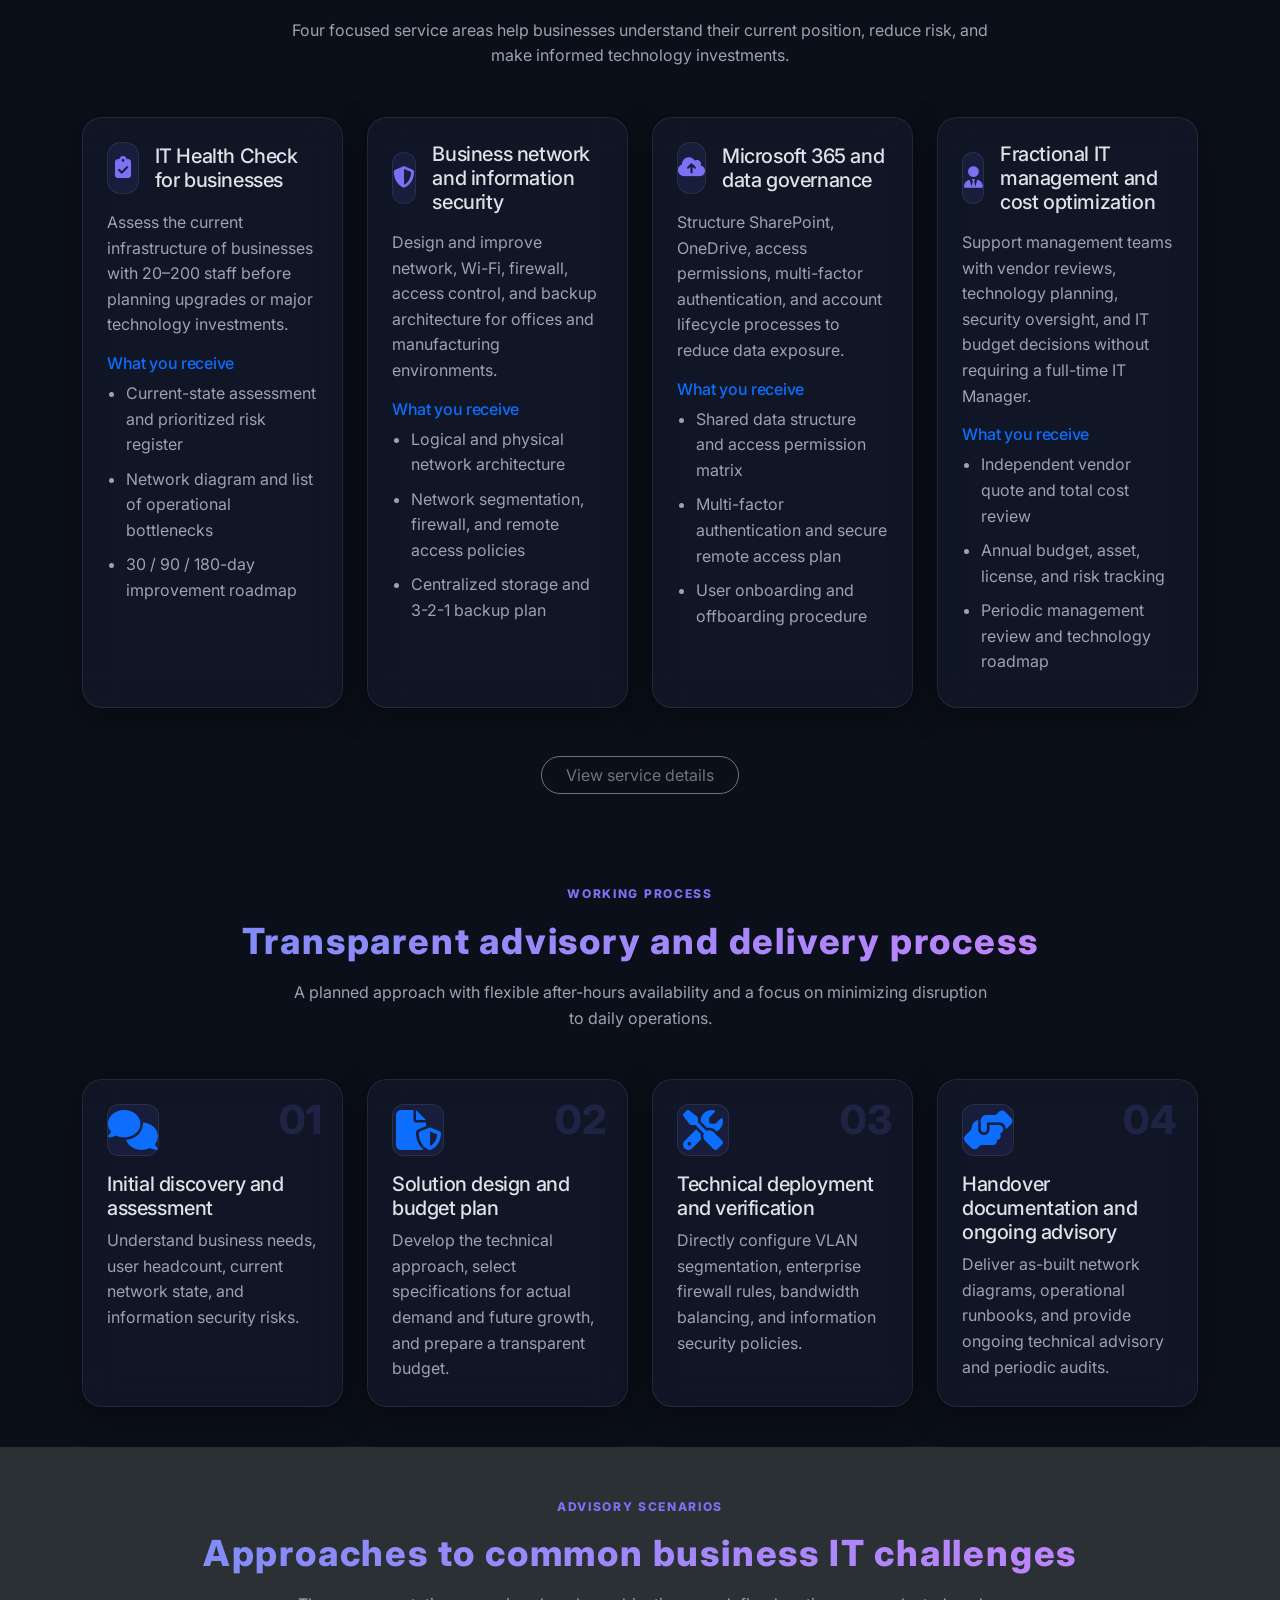
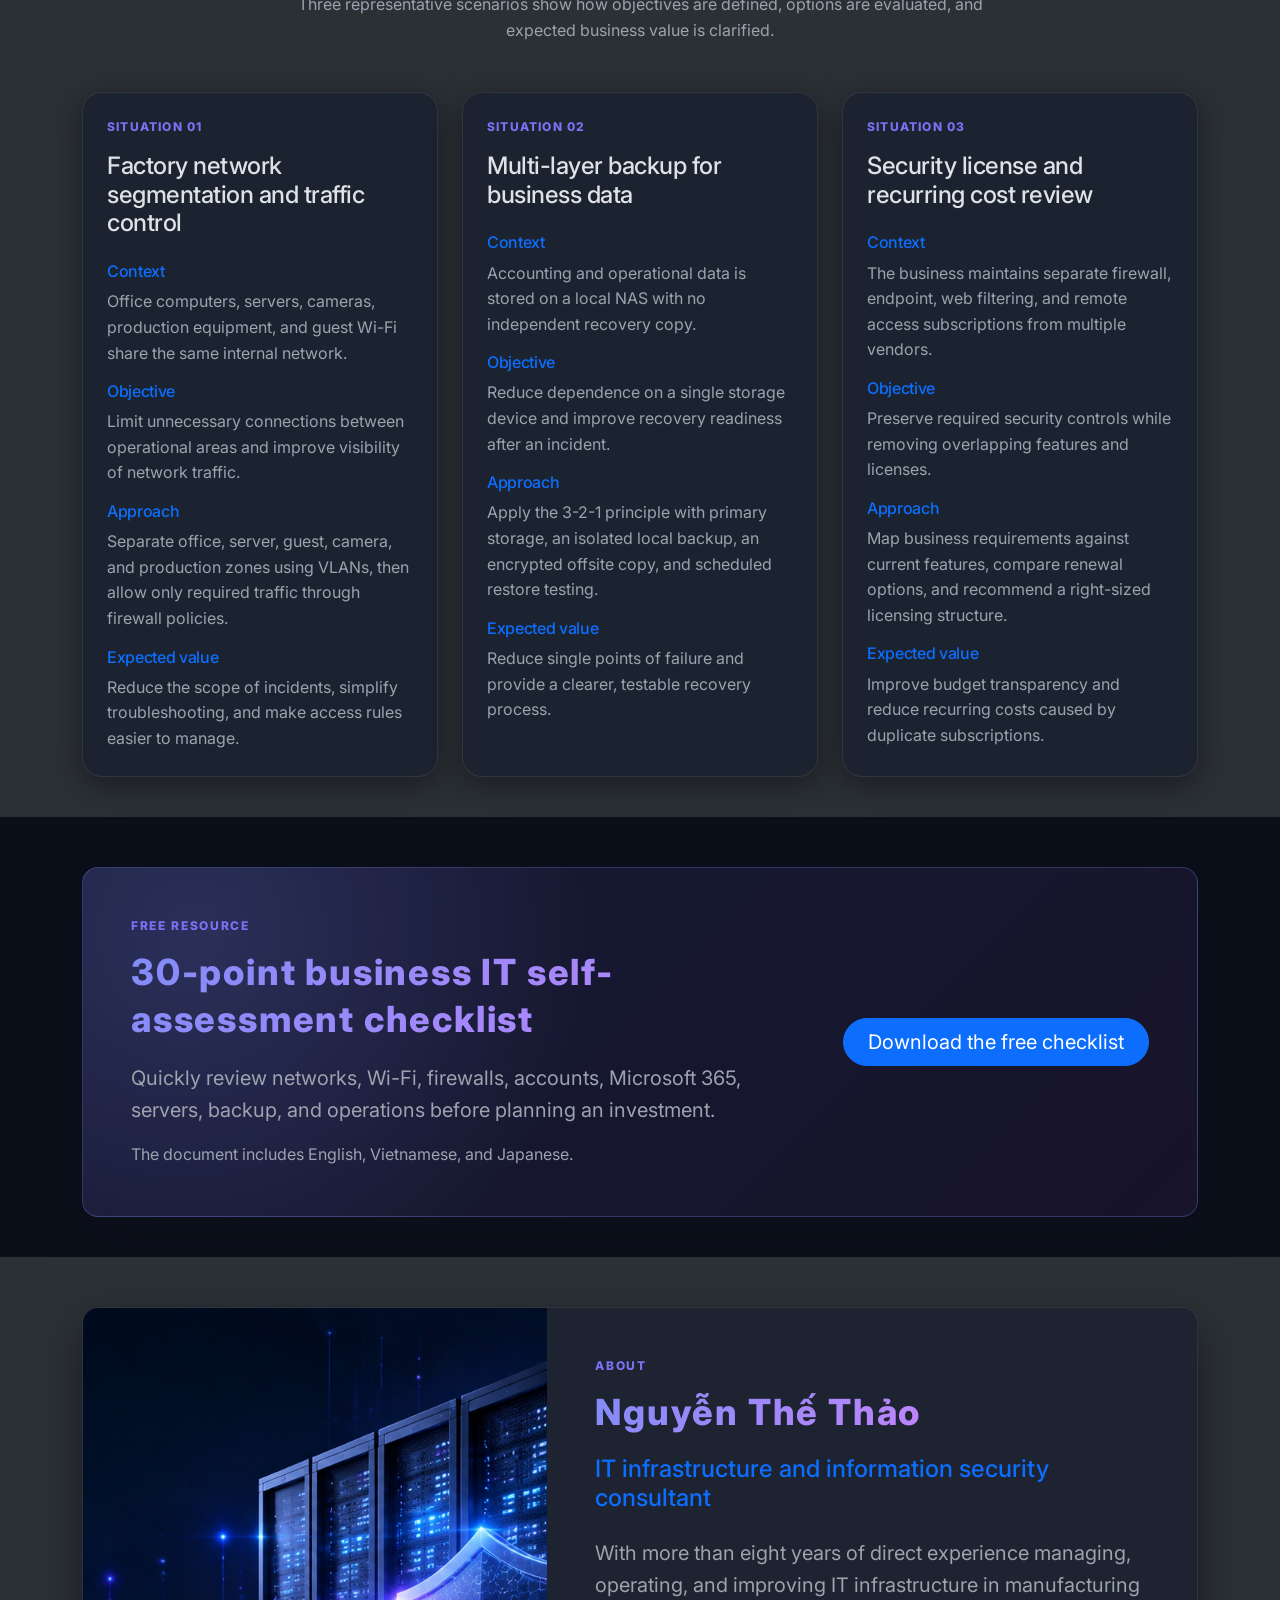
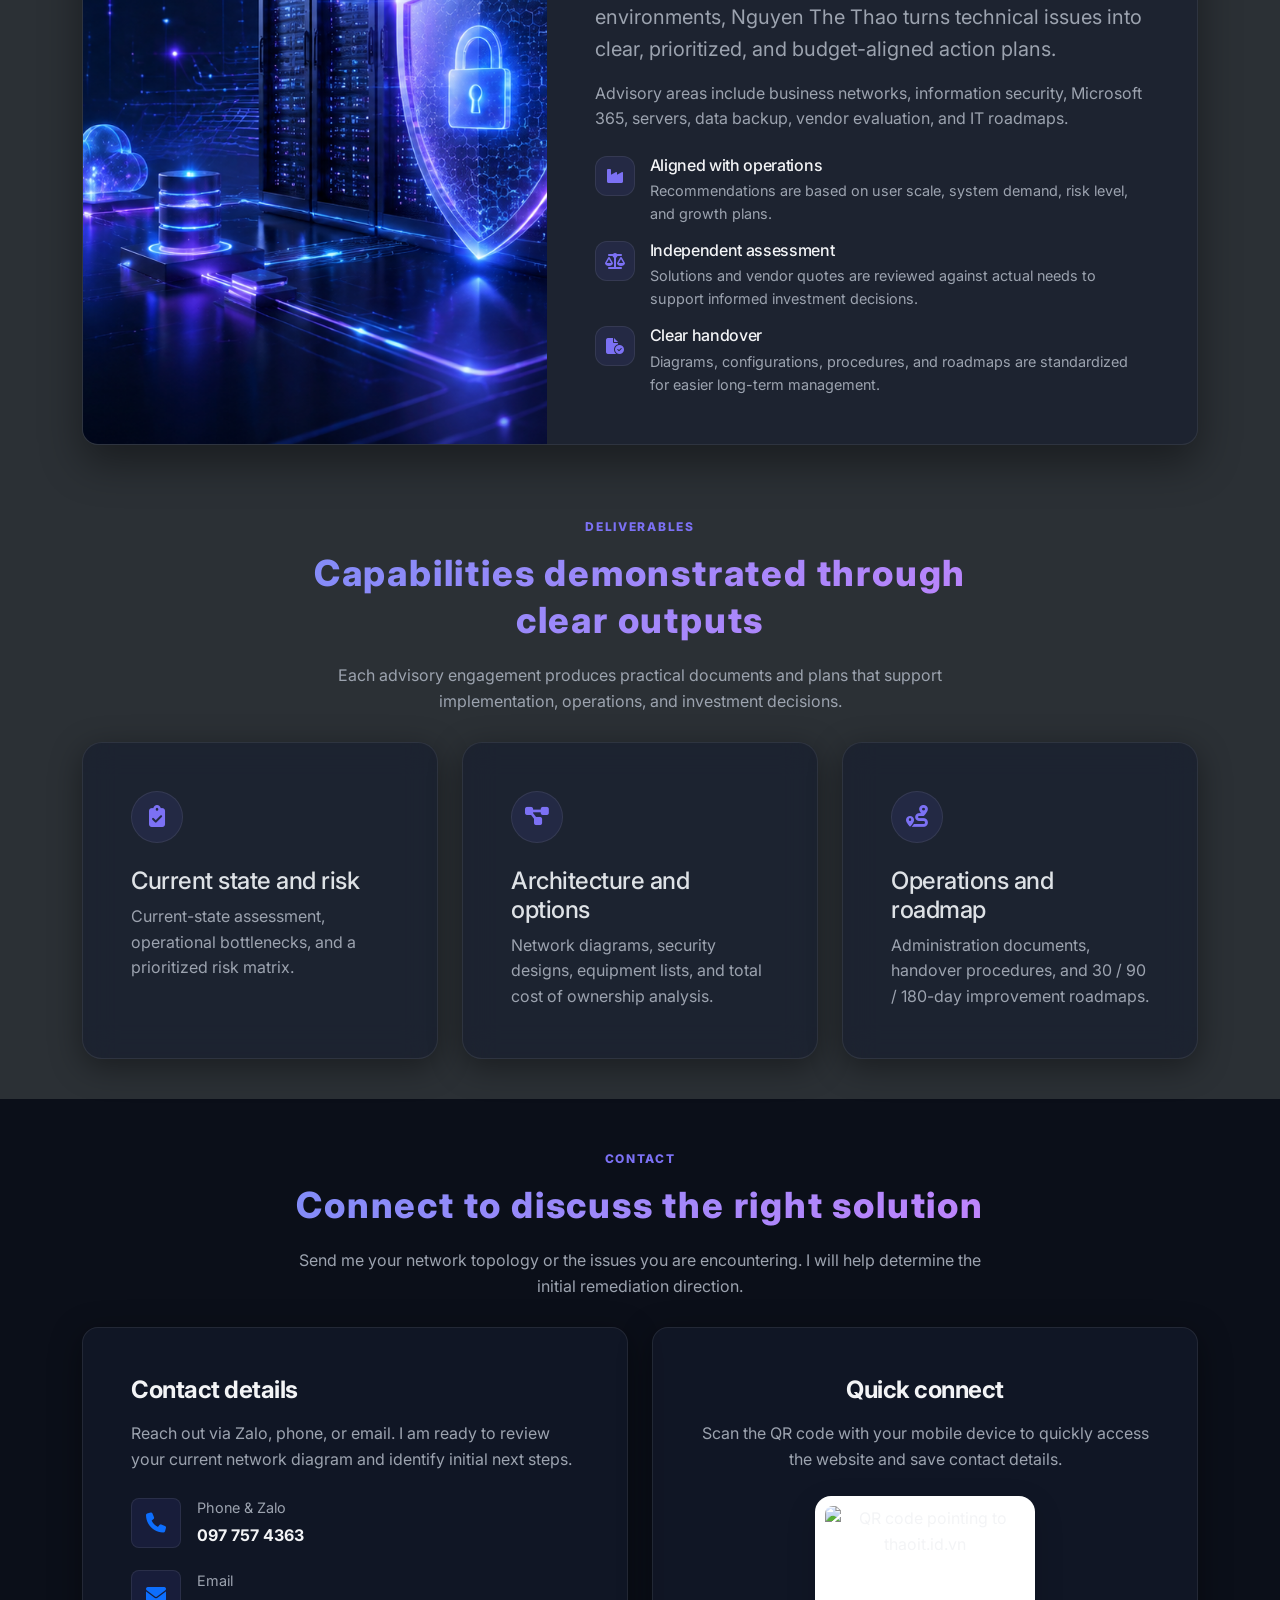
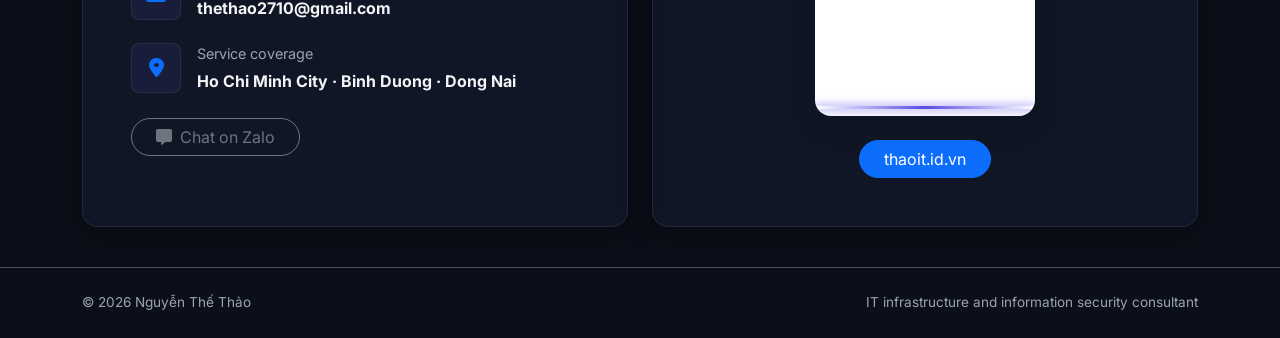
==== commit e15f5539: "Sửa điều hướng trang chủ" ====
--- a/index.html
+++ b/index.html
@@ -13,7 +13,7 @@
   <link rel="stylesheet" href="https://cdnjs.cloudflare.com/ajax/libs/font-awesome/6.4.0/css/all.min.css">
   <link rel="stylesheet" href="styles.css">
 </head>
-<body data-bs-spy="scroll" data-bs-target="#main-navbar" data-bs-smooth-scroll="true" tabindex="0">
+<body>
   <nav class="navbar navbar-expand-lg fixed-top custom-navbar" id="main-navbar">
     <div class="container">
       <a class="navbar-brand logo-text" href="#hero"><span class="gradient-text">ThaoIT</span></a>
@@ -249,6 +249,6 @@
   <template id="case-study-template"><div class="col-lg-4"><article class="card border-0 glass-card h-100 p-4 case-card"><span class="case-label"></span><h3 class="h4 mt-3 case-title"></h3><div class="case-content text-secondary"></div></article></div></template>
   <script src="https://cdn.jsdelivr.net/npm/bootstrap@5.3.3/dist/js/bootstrap.bundle.min.js" integrity="sha384-YvpcrYf0tY3lHB60NNkmXc5s9fDVZLESaAA55NDzOxhy9GkcIdslK1eN7N6jIeHz" crossorigin="anonymous"></script>
   <script src="site-controls.js"></script>
-  <script src="script.js"></script>
+  <script src="script.js?v=20260913"></script>
 </body>
 </html>
